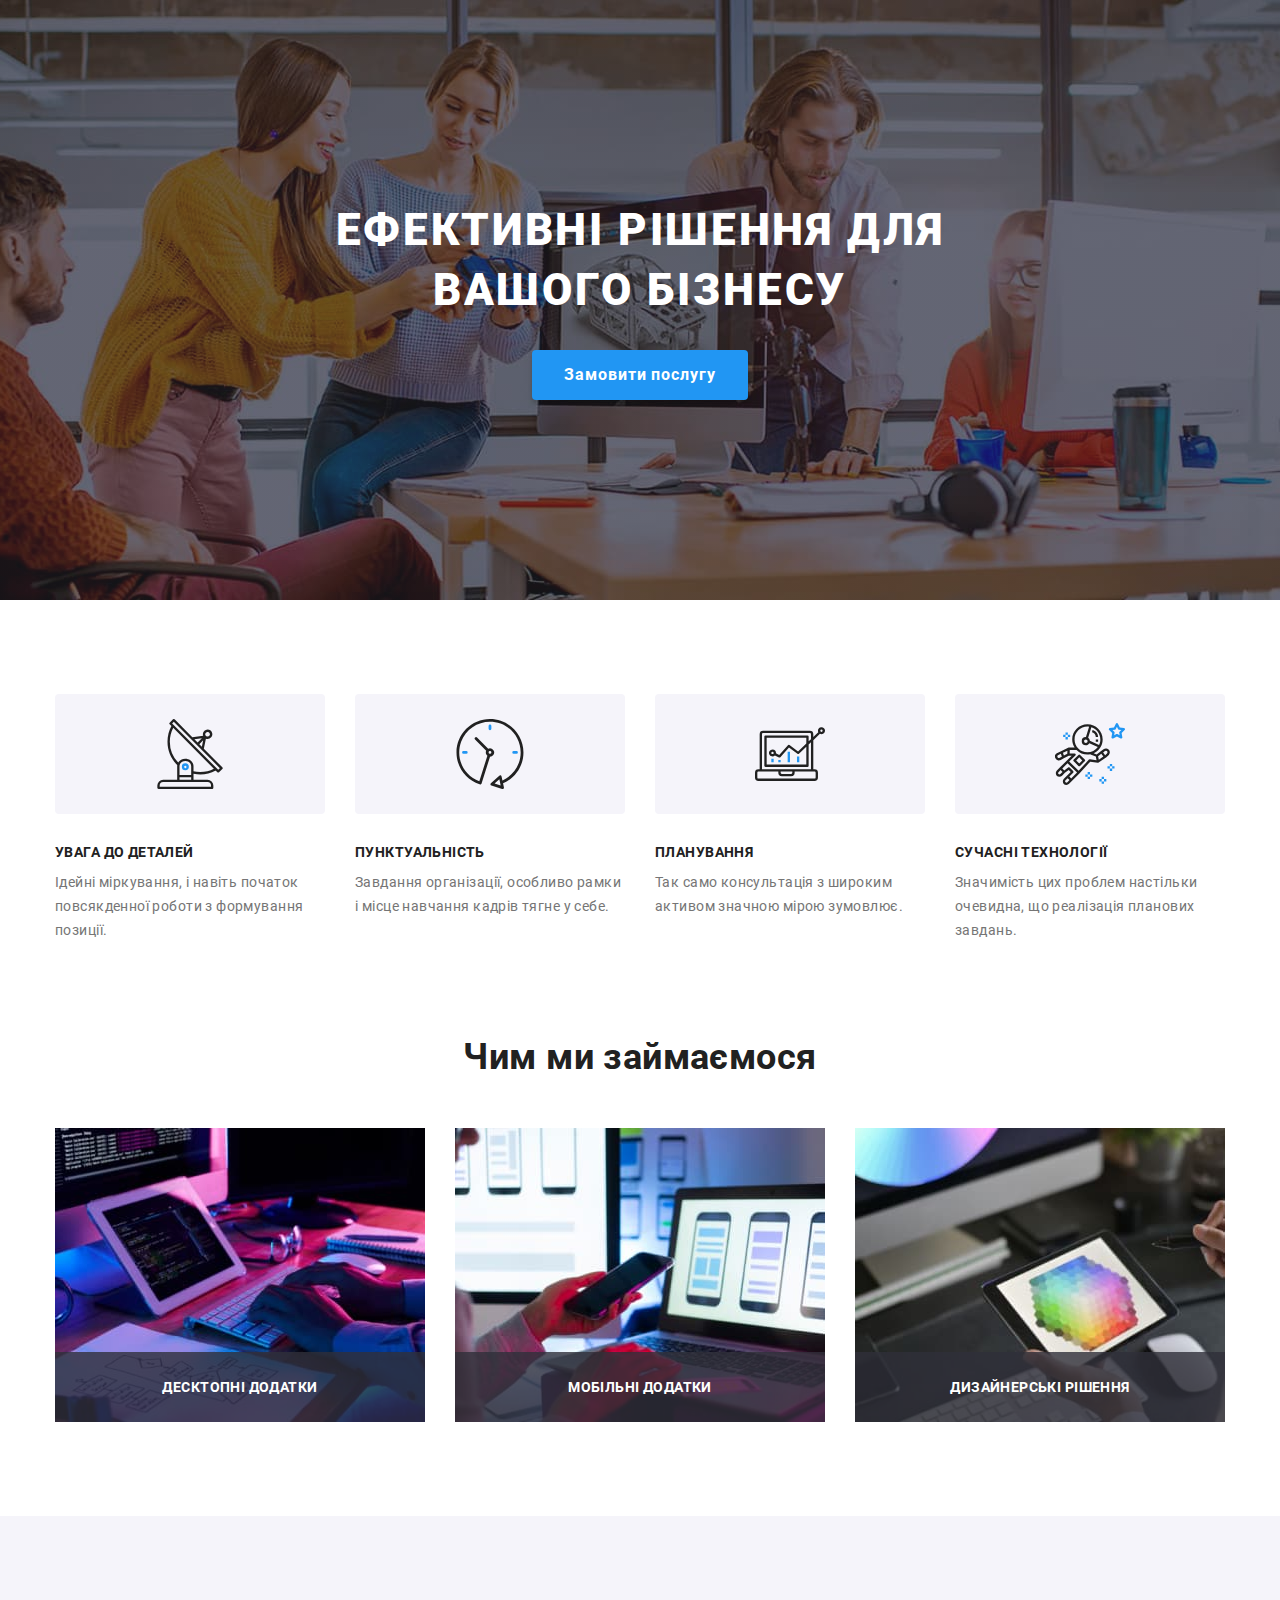
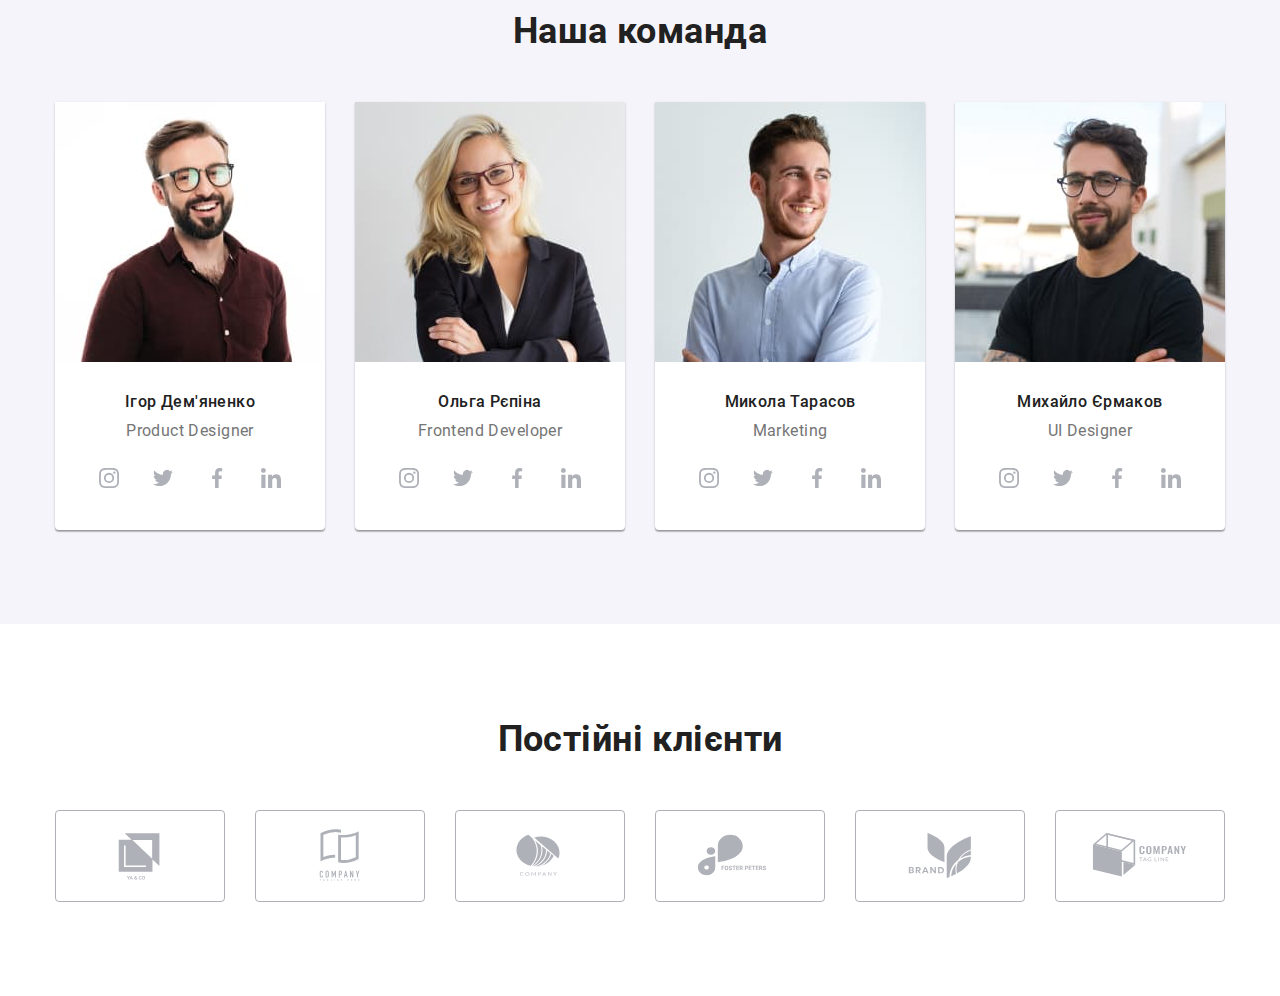
==== index.html @ fb231d45 "finishing work with pictures" ====
<!DOCTYPE html>
<html lang="uk">
  <head>
    <meta charset="UTF-8" />
    <meta http-equiv="X-UA-Compatible" content="IE=edge" />
    <meta name="viewport" content="width=device-width, initial-scale=1.0" />
    <title>Студія</title>
    <link rel="stylesheet" href="./css/main.min.css" />
  </head>
  <body>
    <!-- <header class="header">
      <div class="container header__container">
        <nav class="nav header__nav">
          <a
            href="./index.html"
            class="header__logo logo logo--dark link"
            lang="en"
            ><span class="logo__accent">Web</span>Studio</a
          >
          <button class="menu-btn">
            <svg class="menu-btn__icons" width="40" height="40">
              <use
                class="menu-btn__burger"
                href="./images/sprite.svg#burger-icon"
              ></use>
              <use
                class="menu-btn__cross"
                href="./images/sprite.svg#cross-icon"
              ></use>
            </svg>
          </button>
          <ul class="header__nav-list nav-list list">
            <li class="nav-list__item">
              <a
                href="./index.html"
                class="nav-list__link nav-list__link--current link"
                >Студія</a
              >
            </li>
            <li class="nav-list__item">
              <a href="./portfolio.html" class="nav-list__link link"
                >Портфоліо</a
              >
            </li>
            <li class="nav-list__item">
              <a href="#" class="nav-list__link link">Контакти</a>
            </li>
          </ul>
        </nav>
        <ul class="header__contacts-list contacts-list list">
          <li class="contacts-list__item">
            <a
              href="mailto:info@devstudio.com"
              class="contacts-list__link link"
              lang="en"
              ><svg class="contacts-list__icon icons" width="16" height="12">
                <use href="./images/sprite.svg#icon-envelope"></use>
              </svg>
              info@devstudio.com</a
            >
          </li>
          <li class="contacts-list__item">
            <a href="tel:+380961111111" class="contacts-list__link link"
              ><svg class="contacts-list__icon icons" width="10" height="16">
                <use href="./images/sprite.svg#icon-smartphone"></use>
              </svg>
              +38 096 111 11 11</a
            >
          </li>
        </ul>
      </div>
    </header> -->
    <main>
      <section class="hero">
        <div class="container">
          <h1 class="hero__title">Ефективні рішення для вашого бізнесу</h1>
          <button class="hero__button button" data-modal-open type="button">
            Замовити послугу
          </button>
        </div>
      </section>
      <section class="benefits section">
        <div class="container">
          <h2 class="visually-hidden">Переваги</h2>
          <ul class="advantage-list list">
            <li class="advantage-list__item">
              <div class="advantage-list__container">
                <svg class="advantage-list__icon" width="70" height="70">
                  <use href="./images/sprite.svg#icon-antenna"></use>
                </svg>
              </div>
              <h3 class="advantage-list__title">УВАГА ДО ДЕТАЛЕЙ</h3>
              <p class="advantage-list__text">
                Ідейні міркування, і навіть початок повсякденної роботи з
                формування позиції.
              </p>
            </li>
            <li class="advantage-list__item">
              <div class="advantage-list__container">
                <svg class="advantage-list__icon" width="70" height="70">
                  <use href="./images/sprite.svg#icon-clock"></use>
                </svg>
              </div>
              <h3 class="advantage-list__title">ПУНКТУАЛЬНІСТЬ</h3>
              <p class="advantage-list__text">
                Завдання організації, особливо рамки і місце навчання кадрів
                тягне у себе.
              </p>
            </li>
            <li class="advantage-list__item">
              <div class="advantage-list__container">
                <svg class="advantage-list__icon" width="70" height="70">
                  <use href="./images/sprite.svg#icon-diagram"></use>
                </svg>
              </div>
              <h3 class="advantage-list__title">ПЛАНУВАННЯ</h3>
              <p class="advantage-list__text">
                Так само консультація з широким активом значною мірою зумовлює.
              </p>
            </li>
            <li class="advantage-list__item">
              <div class="advantage-list__container">
                <svg class="advantage-list__icon" width="70" height="70">
                  <use href="./images/sprite.svg#icon-astronaut"></use>
                </svg>
              </div>
              <h3 class="advantage-list__title">СУЧАСНІ ТЕХНОЛОГІЇ</h3>
              <p class="advantage-list__text">
                Значимість цих проблем настільки очевидна, що реалізація
                планових завдань.
              </p>
            </li>
          </ul>
        </div>
      </section>
      <section class="works section">
        <div class="container">
          <h2 class="works__title section-title">Чим ми займаємося</h2>
          <ul class="works-list list">
            <li class="works-list__item">
              <img
                class="works-list__image image-block"
                srcset="
                  ./images/devimg.jpg    1x,
                  ./images/devimg@2x.jpg 2x,
                  ./images/devimg@3x.jpg 3x
                "
                src="./images/devimg.jpg"
                alt="Розробка"
                width="370"
                height="294"
              />
              <p class="works-list__text">Десктопні додатки</p>
            </li>
            <li class="works-list__item">
              <img
                class="works-list__image image-block"
                srcset="
                  ./images/desimg.jpg    1x,
                  ./images/desimg@2x.jpg 2x,
                  ./images/desimg@3x.jpg 3x
                "
                src="./images/desimg.jpg"
                alt="Дизайн"
                width="370"
                height="294"
              />
              <p class="works-list__text">Мобільні додатки</p>
            </li>
            <li class="works-list__item">
              <img
                class="works-list__image image-block"
                srcset="
                  ./images/modimg.jpg    1x,
                  ./images/modimg@2x.jpg 2x,
                  ./images/modimg@3x.jpg 3x
                "
                src="./images/modimg.jpg"
                alt="Моделювання"
                width="370"
                height="294"
              />
              <p class="works-list__text">Дизайнерські рішення</p>
            </li>
          </ul>
        </div>
      </section>
      <section class="teams section">
        <div class="container">
          <h2 class="teams__title section-title">Наша команда</h2>
          <ul class="cards list">
            <li class="cards__item">
              <picture>
                <source
                  srcset="
                    ./images/pdimg-1200.jpg    1x,
                    ./images/pdimg-1200@2x.jpg 2x,
                    ./images/pdimg-1200@3x.jpg 3x
                  "
                  media="(min-width: 1200px)"
                />
                <source
                  srcset="
                    ./images/pdimg-768.jpg    1x,
                    ./images/pdimg-768@2x.jpg 2x,
                    ./images/pdimg-768@3x.jpg 3x
                  "
                  media="(min-width: 768px)"
                />
                <source
                  srcset="
                    ./images/pdimg-480.jpg    1x,
                    ./images/pdimg-480@2x.jpg 2x,
                    ./images/pdimg-480@3x.jpg 3x
                  "
                  media="(min-width: 480px)"
                />
                <img
                  class="cards__image image-block"
                  src="./images/pdimg-480.jpg"
                  alt="Дизайнер"
                  width="450"
                />
              </picture>
              <div class="cards__container">
                <h3 class="cards__title">Ігор Дем'яненко</h3>
                <p class="cards__text" lang="en">Product Designer</p>
                <ul class="socials list">
                  <li class="socials__item">
                    <a
                      href=""
                      class="socials__link socials__link--dark"
                      aria-label="instagram"
                    >
                      <svg class="socials__icon icons" width="20" height="20">
                        <use href="./images/sprite.svg#icon-instagram"></use>
                      </svg>
                    </a>
                  </li>
                  <li class="socials__item">
                    <a
                      href=""
                      class="socials__link socials__link--dark"
                      aria-label="twitter"
                    >
                      <svg class="socials__icon icons" width="20" height="20">
                        <use href="./images/sprite.svg#icon-twitter"></use>
                      </svg>
                    </a>
                  </li>
                  <li class="socials__item">
                    <a
                      href=""
                      class="socials__link socials__link--dark"
                      aria-label="facebook"
                    >
                      <svg class="socials__icon icons" width="20" height="20">
                        <use href="./images/sprite.svg#icon-facebook"></use>
                      </svg>
                    </a>
                  </li>
                  <li class="socials__item">
                    <a
                      href=""
                      class="socials__link socials__link--dark"
                      aria-label="linkedin"
                    >
                      <svg class="socials__icon icons" width="20" height="20">
                        <use href="./images/sprite.svg#icon-linkedin"></use>
                      </svg>
                    </a>
                  </li>
                </ul>
              </div>
            </li>
            <li class="cards__item">
              <picture>
                <source
                  srcset="
                    ./images/feimg-1200.jpg    1x,
                    ./images/feimg-1200@2x.jpg 2x,
                    ./images/feimg-1200@3x.jpg 3x
                  "
                  media="(min-width: 1200px)"
                />
                <source
                  srcset="
                    ./images/feimg-768.jpg    1x,
                    ./images/feimg-768@2x.jpg 2x,
                    ./images/feimg-768@3x.jpg 3x
                  "
                  media="(min-width: 768px)"
                />
                <source
                  srcset="
                    ./images/feimg-480.jpg    1x,
                    ./images/feimg-480@2x.jpg 2x,
                    ./images/feimg-480@3x.jpg 3x
                  "
                  media="(min-width: 480px)"
                />
                <img
                  class="cards__image image-block"
                  src="./images/feimg-480.jpg"
                  alt="Фронтенд розробник"
                  width="450"
                />
              </picture>
              <div class="cards__container">
                <h3 class="cards__title">Ольга Рєпіна</h3>
                <p class="cards__text" lang="en">Frontend Developer</p>
                <ul class="socials list">
                  <li class="socials__item">
                    <a
                      href=""
                      class="socials__link socials__link--dark"
                      aria-label="instagram"
                    >
                      <svg class="socials__icon icons" width="20" height="20">
                        <use href="./images/sprite.svg#icon-instagram"></use>
                      </svg>
                    </a>
                  </li>
                  <li class="socials__item">
                    <a
                      href=""
                      class="socials__link socials__link--dark"
                      aria-label="twitter"
                    >
                      <svg class="socials__icon icons" width="20" height="20">
                        <use href="./images/sprite.svg#icon-twitter"></use>
                      </svg>
                    </a>
                  </li>
                  <li class="socials__item">
                    <a
                      href=""
                      class="socials__link socials__link--dark"
                      aria-label="facebook"
                    >
                      <svg class="socials__icon icons" width="20" height="20">
                        <use href="./images/sprite.svg#icon-facebook"></use>
                      </svg>
                    </a>
                  </li>
                  <li class="socials__item">
                    <a
                      href=""
                      class="socials__link socials__link--dark"
                      aria-label="linkedin"
                    >
                      <svg class="socials__icon icons" width="20" height="20">
                        <use href="./images/sprite.svg#icon-linkedin"></use>
                      </svg>
                    </a>
                  </li>
                </ul>
              </div>
            </li>
            <li class="cards__item">
              <picture>
                <source
                  srcset="
                    ./images/mrkimg-1200.jpg    1x,
                    ./images/mrkimg-1200@2x.jpg 2x,
                    ./images/mrkimg-1200@3x.jpg 3x
                  "
                  media="(min-width: 1200px)"
                />
                <source
                  srcset="
                    ./images/mrkimg-768.jpg    1x,
                    ./images/mrkimg-768@2x.jpg 2x,
                    ./images/mrkimg-768@3x.jpg 3x
                  "
                  media="(min-width: 768px)"
                />
                <source
                  srcset="
                    ./images/mrkimg-480.jpg    1x,
                    ./images/mrkimg-480@2x.jpg 2x,
                    ./images/mrkimg-480@3x.jpg 3x
                  "
                  media="(min-width: 480px)"
                />
                <img
                  class="cards__image image-block"
                  src="./images/mrkimg-480.jpg"
                  alt="Маркетолог"
                  width="450"
                />
              </picture>
              <div class="cards__container">
                <h3 class="cards__title">Микола Тарасов</h3>
                <p class="cards__text" lang="en">Marketing</p>
                <ul class="socials list">
                  <li class="socials__item">
                    <a
                      href=""
                      class="socials__link socials__link--dark"
                      aria-label="instagram"
                    >
                      <svg class="socials__icon icons" width="20" height="20">
                        <use href="./images/sprite.svg#icon-instagram"></use>
                      </svg>
                    </a>
                  </li>
                  <li class="socials__item">
                    <a
                      href=""
                      class="socials__link socials__link--dark"
                      aria-label="twitter"
                    >
                      <svg class="socials__icon icons" width="20" height="20">
                        <use href="./images/sprite.svg#icon-twitter"></use>
                      </svg>
                    </a>
                  </li>
                  <li class="socials__item">
                    <a
                      href=""
                      class="socials__link socials__link--dark"
                      aria-label="facebook"
                    >
                      <svg class="socials__icon icons" width="20" height="20">
                        <use href="./images/sprite.svg#icon-facebook"></use>
                      </svg>
                    </a>
                  </li>
                  <li class="socials__item">
                    <a
                      href=""
                      class="socials__link socials__link--dark"
                      aria-label="linkedin"
                    >
                      <svg class="socials__icon icons" width="20" height="20">
                        <use href="./images/sprite.svg#icon-linkedin"></use>
                      </svg>
                    </a>
                  </li>
                </ul>
              </div>
            </li>
            <li class="cards__item">
              <picture>
                <source
                  srcset="
                    ./images/udimg-1200.jpg    1x,
                    ./images/udimg-1200@2x.jpg 2x,
                    ./images/udimg-1200@3x.jpg 3x
                  "
                  media="(min-width: 1200px)"
                />
                <source
                  srcset="
                    ./images/udimg-768.jpg    1x,
                    ./images/udimg-768@2x.jpg 2x,
                    ./images/udimg-768@3x.jpg 3x
                  "
                  media="(min-width: 768px)"
                />
                <source
                  srcset="
                    ./images/udimg-480.jpg    1x,
                    ./images/udimg-480@2x.jpg 2x,
                    ./images/udimg-480@3x.jpg 3x
                  "
                  media="(min-width: 480px)"
                />
                <img
                  class="cards__image image-block"
                  src="./images/udimg-480.jpg"
                  alt="Дизайнер інтерфейсу"
                  width="450"
                />
              </picture>
              <div class="cards__container">
                <h3 class="cards__title">Михайло Єрмаков</h3>
                <p class="cards__text" lang="en">UI Designer</p>
                <ul class="socials list">
                  <li class="socials__item">
                    <a
                      href=""
                      class="socials__link socials__link--dark"
                      aria-label="instagram"
                    >
                      <svg class="socials__icon icons" width="20" height="20">
                        <use href="./images/sprite.svg#icon-instagram"></use>
                      </svg>
                    </a>
                  </li>
                  <li class="socials__item">
                    <a
                      href=""
                      class="socials__link socials__link--dark"
                      aria-label="twitter"
                    >
                      <svg class="socials__icon icons" width="20" height="20">
                        <use href="./images/sprite.svg#icon-twitter"></use>
                      </svg>
                    </a>
                  </li>
                  <li class="socials__item">
                    <a
                      href=""
                      class="socials__link socials__link--dark"
                      aria-label="facebook"
                    >
                      <svg class="socials__icon icons" width="20" height="20">
                        <use href="./images/sprite.svg#icon-facebook"></use>
                      </svg>
                    </a>
                  </li>
                  <li class="socials__item">
                    <a
                      href=""
                      class="socials__link socials__link--dark"
                      aria-label="linkedin"
                    >
                      <svg class="socials__icon icons" width="20" height="20">
                        <use href="./images/sprite.svg#icon-linkedin"></use>
                      </svg>
                    </a>
                  </li>
                </ul>
              </div>
            </li>
          </ul>
        </div>
      </section>
      <section class="clients section">
        <div class="container">
          <h2 class="clients__title section-title">Постійні клієнти</h2>
          <ul class="clients-list list">
            <li class="clients-list__item">
              <a href="" class="clients-list__link">
                <svg class="clients-list__icon icons" width="106" height="60">
                  <use href="./images/sprite.svg#icon-logo-ya"></use>
                </svg>
              </a>
            </li>
            <li class="clients-list__item">
              <a href="" class="clients-list__link link">
                <svg class="clients-list__icon icons" width="106" height="60">
                  <use href="./images/sprite.svg#icon-logo-here"></use>
                </svg>
              </a>
            </li>
            <li class="clients-list__item">
              <a href="" class="clients-list__link link">
                <svg class="clients-list__icon icons" width="106" height="60">
                  <use href="./images/sprite.svg#icon-logo-company"></use>
                </svg>
              </a>
            </li>
            <li class="clients-list__item">
              <a href="" class="clients-list__link link">
                <svg class="clients-list__icon icons" width="106" height="60">
                  <use href="./images/sprite.svg#icon-logo-fooster"></use>
                </svg>
              </a>
            </li>
            <li class="clients-list__item">
              <a href="" class="clients-list__link link">
                <svg class="clients-list__icon icons" width="106" height="60">
                  <use href="./images/sprite.svg#icon-logo-brand"></use>
                </svg>
              </a>
            </li>
            <li class="clients-list__item">
              <a href="" class="clients-list__link link">
                <svg class="clients-list__icon icons" width="106" height="60">
                  <use href="./images/sprite.svg#icon-logo-tagline"></use>
                </svg>
              </a>
            </li>
          </ul>
        </div>
      </section>
    </main>
    <!-- <footer class="footer">
      <div class="footer__container container">
        <div class="address-container">
          <a
            href="./index.html"
            class="footer__logo logo logo--light link"
            lang="en"
            ><span class="logo__accent">Web</span>Studio</a
          >
          <address class="address">
            <ul class="address-list list">
              <li class="address-list__item">
                <a
                  href="https://goo.gl/maps/PDugxQ5YmVDt4aWX9"
                  class="address-list__link address-list__link--light footer-links address link"
                  target="_blank"
                  rel="noreferrer noopener nofollow"
                  >м. Київ, пр-т Лесі Українки, 26</a
                >
              </li>
              <li class="address-list__item">
                <a
                  href="mailto:info@devstudio.com"
                  class="address-list__link footer-links link"
                  lang="en"
                  >info@devstudio.com</a
                >
              </li>
              <li class="address-list__item">
                <a
                  href="tel:+380961111111"
                  class="address-list__link footer-links link"
                  >+38 096 111 11 11</a
                >
              </li>
            </ul>
          </address>
        </div>
        <div class="footer__socials-container socials-container">
          <p class="socials-container__text">приєднуйтесь</p>
          <ul class="socials list">
            <li class="socials__item">
              <a
                href=""
                class="socials__link socials__link--light link"
                aria-label="instagram"
              >
                <svg class="socials__icon icons" width="20" height="20">
                  <use href="./images/sprite.svg#icon-instagram"></use>
                </svg>
              </a>
            </li>
            <li class="socials__item">
              <a
                href=""
                class="socials__link socials__link--light link"
                aria-label="twitter"
              >
                <svg class="socials__icon icons" width="20" height="20">
                  <use href="./images/sprite.svg#icon-twitter"></use>
                </svg>
              </a>
            </li>
            <li class="socials__item">
              <a
                href=""
                class="socials__link socials__link--light link"
                aria-label="facebook"
              >
                <svg class="socials__icon icons" width="20" height="20">
                  <use href="./images/sprite.svg#icon-facebook"></use>
                </svg>
              </a>
            </li>
            <li class="socials__item">
              <a
                href=""
                class="socials__link socials__link--light link"
                aria-label="linkedin"
              >
                <svg class="socials__icon icons" width="20" height="20">
                  <use href="./images/sprite.svg#icon-linkedin"></use>
                </svg>
              </a>
            </li>
          </ul>
        </div>
        <form class="footer-form" name="signup-form" autocomplete="off">
          <label class="footer-form__label">
            <span class="footer-form__text">Підпишіться на розсилку</span>
            <input
              class="footer-form__input"
              type="email"
              name="email"
              placeholder="E-mail"
            />
          </label>
          <button class="footer-form__button button" type="submit">
            Підписатися
            <svg class="footer-form__icon icons" width="24" height="24">
              <use href="./images/sprite.svg#icon-send"></use>
            </svg>
          </button>
        </form>
      </div>
    </footer> -->
    <div class="backdrop is-hidden" data-modal>
      <div class="modal">
        <button class="close-btn" data-modal-close type="button">
          <svg class="close-btn__icon" width="18" height="18">
            <use href="./images/sprite.svg#icon-close"></use>
          </svg>
        </button>
        <p class="modal__text">Залиште свої дані, ми вам передзвонимо</p>
        <form class="form" name="data-form" autocomplete="off">
          <label class="form__label">
            <span class="form__text">Ім'я</span>
            <span class="form__container">
              <input
                class="form__input"
                type="text"
                name="user-name"
                required
              />
              <svg class="form__icon" width="18" height="18">
                <use href="./images/sprite.svg#icon-person"></use>
              </svg>
            </span>
          </label>
          <label class="form__label">
            <span class="form__text">Телефон</span>
            <span class="form__container">
              <input class="form__input" type="tel" name="tel" />
              <svg class="form__icon" width="18" height="18">
                <use href="./images/sprite.svg#icon-phone"></use>
              </svg>
            </span>
          </label>
          <label class="form__label">
            <span class="form__text">Пошта</span>
            <span class="form__container">
              <input class="form__input" type="email" name="email" required />
              <svg class="form__icon" width="18" height="18">
                <use href="./images/sprite.svg#icon-email"></use>
              </svg>
            </span>
          </label>
          <label class="form__label">
            <span class="form__text">Коментар</span>
            <textarea
              class="form__textarea"
              name="feedback"
              placeholder="Введіть текст"
            ></textarea>
          </label>
          <label class="form__checkbox-label checkbox-label">
            <input
              class="checkbox-label__input"
              type="checkbox"
              name="policy"
              value="policy-agreement"
              required
            />
            <svg class="checkbox-label__icon" width="16" height="15">
              <use href="./images/sprite.svg#icon-check"></use>
            </svg>
            <span class="checkbox-label__text"
              >Погоджуюся з розсилкою та приймаю
              <a href="#" class="checkbox-label__link link"
                >Умови договору</a
              ></span
            >
          </label>
          <button class="form__button button" type="submit">Відправити</button>
        </form>
      </div>
    </div>
    <script src="./js/menu.js"></script>
    <script src="./js/modal.js"></script>
  </body>
</html>
---- css/main.min.css ----
@font-face{font-family:"Raleway";font-style:normal;font-weight:400;src:url("../fonts/raleway-v28-latin_cyrillic-ext_cyrillic-regular.eot");src:local(""),url("../fonts/raleway-v28-latin_cyrillic-ext_cyrillic-regular.eot?#iefix") format("embedded-opentype"),url("../fonts/raleway-v28-latin_cyrillic-ext_cyrillic-regular.woff2") format("woff2"),url("../fonts/raleway-v28-latin_cyrillic-ext_cyrillic-regular.woff") format("woff"),url("../fonts/raleway-v28-latin_cyrillic-ext_cyrillic-regular.ttf") format("truetype"),url("../fonts/raleway-v28-latin_cyrillic-ext_cyrillic-regular.svg#Raleway") format("svg")}@font-face{font-family:"Raleway";font-style:normal;font-weight:700;src:url("../fonts/raleway-v28-latin_cyrillic-ext_cyrillic-700.eot");src:local(""),url("../fonts/raleway-v28-latin_cyrillic-ext_cyrillic-700.eot?#iefix") format("embedded-opentype"),url("../fonts/raleway-v28-latin_cyrillic-ext_cyrillic-700.woff2") format("woff2"),url("../fonts/raleway-v28-latin_cyrillic-ext_cyrillic-700.woff") format("woff"),url("../fonts/raleway-v28-latin_cyrillic-ext_cyrillic-700.ttf") format("truetype"),url("../fonts/raleway-v28-latin_cyrillic-ext_cyrillic-700.svg#Raleway") format("svg")}@font-face{font-family:"Roboto";font-style:normal;font-weight:400;src:url("../fonts/roboto-v30-latin_cyrillic-regular.eot");src:local(""),url("../fonts/roboto-v30-latin_cyrillic-regular.eot?#iefix") format("embedded-opentype"),url("../fonts/roboto-v30-latin_cyrillic-regular.woff2") format("woff2"),url("../fonts/roboto-v30-latin_cyrillic-regular.woff") format("woff"),url("../fonts/roboto-v30-latin_cyrillic-regular.ttf") format("truetype"),url("../fonts/roboto-v30-latin_cyrillic-regular.svg#Roboto") format("svg")}@font-face{font-family:"Roboto";font-style:normal;font-weight:500;src:url("../fonts/roboto-v30-latin_cyrillic-500.eot");src:local(""),url("../fonts/roboto-v30-latin_cyrillic-500.eot?#iefix") format("embedded-opentype"),url("../fonts/roboto-v30-latin_cyrillic-500.woff2") format("woff2"),url("../fonts/roboto-v30-latin_cyrillic-500.woff") format("woff"),url("../fonts/roboto-v30-latin_cyrillic-500.ttf") format("truetype"),url("../fonts/roboto-v30-latin_cyrillic-500.svg#Roboto") format("svg")}@font-face{font-family:"Roboto";font-style:normal;font-weight:700;src:url("../fonts/roboto-v30-latin_cyrillic-700.eot");src:local(""),url("../fonts/roboto-v30-latin_cyrillic-700.eot?#iefix") format("embedded-opentype"),url("../fonts/roboto-v30-latin_cyrillic-700.woff2") format("woff2"),url("../fonts/roboto-v30-latin_cyrillic-700.woff") format("woff"),url("../fonts/roboto-v30-latin_cyrillic-700.ttf") format("truetype"),url("../fonts/roboto-v30-latin_cyrillic-700.svg#Roboto") format("svg")}@font-face{font-family:"Roboto";font-style:normal;font-weight:900;src:url("../fonts/roboto-v30-latin_cyrillic-900.eot");src:local(""),url("../fonts/roboto-v30-latin_cyrillic-900.eot?#iefix") format("embedded-opentype"),url("../fonts/roboto-v30-latin_cyrillic-900.woff2") format("woff2"),url("../fonts/roboto-v30-latin_cyrillic-900.woff") format("woff"),url("../fonts/roboto-v30-latin_cyrillic-900.ttf") format("truetype"),url("../fonts/roboto-v30-latin_cyrillic-900.svg#Roboto") format("svg")}/*! modern-normalize v1.1.0 | MIT License | https://github.com/sindresorhus/modern-normalize */*,::after,::before{box-sizing:border-box}html{-moz-tab-size:4;-o-tab-size:4;tab-size:4}html{line-height:1.15;-webkit-text-size-adjust:100%}body{margin:0}body{font-family:system-ui,-apple-system,"Segoe UI",Roboto,Helvetica,Arial,sans-serif,"Apple Color Emoji","Segoe UI Emoji"}hr{height:0;color:inherit}abbr[title]{-webkit-text-decoration:underline dotted;text-decoration:underline dotted}b,strong{font-weight:bolder}code,kbd,pre,samp{font-family:ui-monospace,SFMono-Regular,Consolas,"Liberation Mono",Menlo,monospace;font-size:1em}small{font-size:80%}sub,sup{font-size:75%;line-height:0;position:relative;vertical-align:baseline}sub{bottom:-0.25em}sup{top:-0.5em}table{text-indent:0;border-color:inherit}button,input,optgroup,select,textarea{font-family:inherit;font-size:100%;line-height:1.15;margin:0}button,select{text-transform:none}[type=button],[type=reset],[type=submit],button{-webkit-appearance:button}::-moz-focus-inner{border-style:none;padding:0}:-moz-focusring{outline:1px dotted ButtonText}:-moz-ui-invalid{box-shadow:none}legend{padding:0}progress{vertical-align:baseline}::-webkit-inner-spin-button,::-webkit-outer-spin-button{height:auto}[type=search]{-webkit-appearance:textfield;outline-offset:-2px}::-webkit-search-decoration{-webkit-appearance:none}::-webkit-file-upload-button{-webkit-appearance:button;font:inherit}summary{display:list-item}.hero__title,.hero,.form__button,.container{margin-left:auto;margin-right:auto}.footer-form__button,.clients-list__link,.advantage-list__container,.form__checkbox-label,.socials__link,.close-btn{display:flex;justify-content:center;align-items:center}.visually-hidden{position:absolute;white-space:nowrap;width:1px;height:1px;overflow:hidden;border:0;padding:0;clip:rect(0 0 0 0);-webkit-clip-path:inset(50%);clip-path:inset(50%);margin:-1px}p,h1,h2,h3,h4,h5,h6{margin:0}ul{margin:0;padding-left:0}.image-block{display:block;max-width:100%;height:auto}.list{list-style:none}.link{text-decoration:none}.address{font-style:normal}body{font-family:"Roboto",sans-serif;font-size:14px;letter-spacing:.03em;color:#757575;background-color:#fff}body.modal-open{overflow:hidden}.container{width:100%;padding-left:15px;padding-right:15px}@media screen and (min-width: 480px){.container{width:480px}}@media screen and (min-width: 768px){.container{width:768px}}@media screen and (min-width: 1200px){.container{width:1200px}}.section{padding:60px 0}@media screen and (min-width: 1200px){.section{padding:94px 0}}.icons{fill:currentColor}.section-title{margin-bottom:30px;font-size:28px;line-height:1.1785714286;text-align:center;color:#212121}@media screen and (min-width: 1200px){.section-title{margin-bottom:50px;font-size:36px;line-height:1.1666666667}}.logo{font-family:"Raleway",sans-serif;font-weight:700;font-size:26px;line-height:1.1923076923;letter-spacing:.03em}.logo--dark{color:#000}.logo--light{color:#fff}.logo__accent{color:#2196f3}.button{min-width:200px;height:50px;padding:0;border:none;border-radius:4px;font-family:inherit;font-weight:700;font-size:16px;line-height:1.875;letter-spacing:.06em;background-color:#2196f3;color:#fff;cursor:pointer}.close-btn{position:absolute;top:8px;right:8px;width:30px;height:30px;padding:0;border:1px solid rgba(0,0,0,.1);border-radius:50%;background-color:rgba(0,0,0,0);cursor:pointer;transition:fill 250ms cubic-bezier(0.4, 0, 0.2, 1)}.close-btn:hover,.close-btn:focus{fill:#2196f3}.socials{display:flex;justify-content:center;gap:10px}.socials__item{width:44px;height:44px}.socials__link{transition:background-color 250ms cubic-bezier(0.4, 0, 0.2, 1);width:100%;height:100%;border-radius:50%}.socials__link:hover,.socials__link:focus{background-color:#2196f3}.socials__icon{transition:fill 250ms cubic-bezier(0.4, 0, 0.2, 1)}.socials__link:hover .socials__icon,.socials__link:focus .socials__icon{fill:#fff}.socials__link--dark{color:#afb1b8}.socials__link--light{color:#fff;background-color:rgba(255,255,255,.1)}.socials__link--light:hover,.socials__link--light:focus{background-color:#2196f3}.backdrop{position:fixed;top:0;left:0;width:100vw;height:100vh;transform:scaleX(1);opacity:1;transition:opacity 250ms cubic-bezier(0.4, 0, 0.2, 1),transform 250ms cubic-bezier(0.4, 0, 0.2, 1),visibility 250ms cubic-bezier(0.4, 0, 0.2, 1);background-color:rgba(0,0,0,.2);overflow-y:scroll}.is-hidden{visibility:hidden;transform:scaleX(0);opacity:0;pointer-events:none}.modal{padding:40px;position:absolute;top:50%;left:50%;width:100%;transform:translate(-50%, -50%);transition:transform 250ms cubic-bezier(0.4, 0, 0.2, 1);background-color:#fff;box-shadow:0px 1px 3px rgba(0,0,0,.12),0px 1px 1px rgba(0,0,0,.14),0px 2px 1px rgba(0,0,0,.2);border-radius:4px}@media screen and (max-width: 354px){.modal{padding:40px 20px}}@media screen and (min-width: 480px){.modal{width:450px;height:609px}}@media screen and (min-width: 1200px){.modal{width:528px;height:581px}}.backdrop.is-hidden .modal{transform:translate(-50%, 100%)}.modal__text{margin-bottom:12px;font-weight:700;font-size:20px;line-height:1.5;text-align:center;color:#212121}@media screen and (min-width: 1200px){.modal__text{font-weight:700;font-size:20px;line-height:1.15}}.form__label{display:block}.form__label:nth-child(-n+3){margin-bottom:10px}.form__label:nth-child(4){margin-bottom:17px}.form__container{display:block;position:relative}.form__text{display:block;margin-bottom:4px;font-size:12px;line-height:1.1666666667;letter-spacing:.01em}.form__input,.form__textarea{display:block;outline:none;color:#212121}.form__input{width:100%;padding:11px 12px;padding-left:42px;border:1px solid rgba(33,33,33,.2);border-radius:4px;transition:border-color 250ms cubic-bezier(0.4, 0, 0.2, 1)}.form__label:focus-within .form__input:nth-child(-n+3){border-color:#2196f3}.form__icon{position:absolute;top:50%;left:12px;transform:translateY(-50%);fill:#212121;transition:fill 250ms cubic-bezier(0.4, 0, 0.2, 1)}.form__label:focus-within .form__icon{fill:#2196f3}.form__textarea{resize:none;width:100%;min-height:120px;padding:12px 16px;border:1px solid rgba(33,33,33,.2);border-radius:4px;transition:border-color 250ms cubic-bezier(0.4, 0, 0.2, 1)}.form__label:focus-within .form__textarea{border-color:#2196f3}.form__textarea::-moz-placeholder{font-size:14px;line-height:1.1428571429;letter-spacing:.01em;font-size:12px;line-height:1.1666666667;letter-spacing:.01em;color:rgba(117,117,117,.5)}.form__textarea:-ms-input-placeholder{font-size:14px;line-height:1.1428571429;letter-spacing:.01em;font-size:12px;line-height:1.1666666667;letter-spacing:.01em;color:rgba(117,117,117,.5)}.form__textarea::placeholder{font-size:14px;line-height:1.1428571429;letter-spacing:.01em;font-size:12px;line-height:1.1666666667;letter-spacing:.01em;color:rgba(117,117,117,.5)}@media screen and (min-width: 1200px){.form__textarea::-moz-placeholder{font-size:12px;line-height:1.1666666667;letter-spacing:.01em}.form__textarea:-ms-input-placeholder{font-size:12px;line-height:1.1666666667;letter-spacing:.01em}.form__textarea::placeholder{font-size:12px;line-height:1.1666666667;letter-spacing:.01em}}.form__checkbox-label{gap:8.38px;margin-bottom:30px}.checkbox-label__text{margin-bottom:0;font-size:12px;line-height:1.1666666667;letter-spacing:.03em}@media screen and (min-width: 1200px){.checkbox-label__text{font-size:14px;line-height:1.7142857143;letter-spacing:.03em}}.checkbox-label__input{position:absolute;white-space:nowrap;width:1px;height:1px;overflow:hidden;border:0;padding:0;clip:rect(0 0 0 0);-webkit-clip-path:inset(50%);clip-path:inset(50%);margin:-1px}.checkbox-label__icon{border:2px solid #212121;border-radius:2px;fill:rgba(0,0,0,0);transition:fill 250ms cubic-bezier(0.4, 0, 0.2, 1),border-color 250ms cubic-bezier(0.4, 0, 0.2, 1),background-color 250ms cubic-bezier(0.4, 0, 0.2, 1)}.checkbox-label__input:checked+.checkbox-label__icon{fill:#fff;border-color:rgba(0,0,0,0);background-color:#2196f3}.checkbox-label__input:focus+.checkbox-label__icon{outline:1px solid #2196f3}.checkbox-label__link{color:#2196f3;text-decoration:underline;text-underline-offset:3px}.form__button{display:block;min-width:200px;height:50px;box-shadow:0px 4px 4px rgba(0,0,0,.15);transition:background-color 250ms cubic-bezier(0.4, 0, 0.2, 1),box-shadow 250ms cubic-bezier(0.4, 0, 0.2, 1)}.form__button:hover,.form__button:focus{background-color:#188ce8;box-shadow:0px 4px 4px rgba(0,0,0,.15);box-shadow:none}.header{border-bottom:1px solid #ececec}.header__container{display:flex;align-items:center}.header__nav{display:flex;align-items:center}.header__logo{padding-top:24px;padding-bottom:25px}.header__nav-list{display:flex;align-items:center;margin-left:93px;gap:50px}@media screen and (max-width: 767px){.header__nav-list{display:none}}.nav-list__link{display:block;padding:32px 0;font-weight:500;font-size:14px;line-height:1.1428571429;letter-spacing:.02em;transition:color 250ms cubic-bezier(0.4, 0, 0.2, 1);position:relative;color:#212121}.nav-list__link:hover,.nav-list__link:focus{color:#2196f3}.nav-list__link::after{content:"";position:absolute;left:0;transform:scaleX(0);bottom:-1px;width:100%;height:4px;border-radius:2px;background-color:#2196f3;transition:transform 250ms cubic-bezier(0.4, 0, 0.2, 1)}.nav-list__link:hover::after,.nav-list__link:focus::after{transform:scaleX(1)}.nav-list__link--current{color:#2196f3}.nav-list__link--current::after{content:"";position:absolute;left:0;bottom:-1px;transform:scaleX(1);width:100%;height:4px;border-radius:2px;background-color:#2196f3}.header__contacts-list{display:flex;margin-left:auto;align-items:center;gap:30px}@media screen and (max-width: 767px){.header__contacts-list{display:none}}.contacts-list__link{display:flex;align-items:center;color:currentColor;transition:color 250ms cubic-bezier(0.4, 0, 0.2, 1)}.contacts-list__link:hover,.contacts-list__link:focus{color:#2196f3}.contacts-list__link:hover .contacts-list__icon,.contacts-list__link:focus .contacts-list__icon{fill:currentColor}.contacts-list__icon{margin-right:10px}.hero{max-width:1600px;padding:118px 0;background-image:linear-gradient(rgba(47, 48, 58, 0.4), rgba(47, 48, 58, 0.4)),url(../../images/img-hero-480.jpg);background-position:center;background-repeat:no-repeat;background-size:cover;background-color:#2f303a;text-align:center}@media screen and (min-device-pixel-ratio: 2),(-webkit-min-device-pixel-ratio: 2),(min-resolution: 192dpi),(min-resolution: 2dppx){.hero{background-image:linear-gradient(rgba(47, 48, 58, 0.4), rgba(47, 48, 58, 0.4)),url(../../images/img-hero-480@2x.jpg)}}@media screen and (min-device-pixel-ratio: 3),(-webkit-min-device-pixel-ratio: 3),(min-resolution: 288dpi),(min-resolution: 3dppx){.hero{background-image:linear-gradient(rgba(47, 48, 58, 0.4), rgba(47, 48, 58, 0.4)),url(../../images/img-hero-480@3x.jpg)}}@media screen and (min-width: 768px){.hero{background-image:linear-gradient(rgba(47, 48, 58, 0.4), rgba(47, 48, 58, 0.4)),url(../../images/img-hero-768.jpg)}}@media screen and (min-width: 768px)and (min-device-pixel-ratio: 2),screen and (min-width: 768px)and (-webkit-min-device-pixel-ratio: 2),screen and (min-width: 768px)and (min-resolution: 192dpi),screen and (min-width: 768px)and (min-resolution: 2dppx){.hero{background-image:linear-gradient(rgba(47, 48, 58, 0.4), rgba(47, 48, 58, 0.4)),url(../../images/img-hero-768@2x.jpg)}}@media screen and (min-width: 768px)and (min-device-pixel-ratio: 3),screen and (min-width: 768px)and (-webkit-min-device-pixel-ratio: 3),screen and (min-width: 768px)and (min-resolution: 288dpi),screen and (min-width: 768px)and (min-resolution: 3dppx){.hero{background-image:linear-gradient(rgba(47, 48, 58, 0.4), rgba(47, 48, 58, 0.4)),url(../../images/img-hero-768@3x.jpg)}}@media screen and (min-width: 1200px){.hero{padding:200px 0;background-image:linear-gradient(rgba(47, 48, 58, 0.4), rgba(47, 48, 58, 0.4)),url(../../images/img-hero-1200.jpg)}}@media screen and (min-width: 1200px)and (min-device-pixel-ratio: 2),screen and (min-width: 1200px)and (-webkit-min-device-pixel-ratio: 2),screen and (min-width: 1200px)and (min-resolution: 192dpi),screen and (min-width: 1200px)and (min-resolution: 2dppx){.hero{background-image:linear-gradient(rgba(47, 48, 58, 0.4), rgba(47, 48, 58, 0.4)),url(../../images/img-hero-1200@2x.jpg)}}@media screen and (min-width: 1200px)and (min-device-pixel-ratio: 3),screen and (min-width: 1200px)and (-webkit-min-device-pixel-ratio: 3),screen and (min-width: 1200px)and (min-resolution: 288dpi),screen and (min-width: 1200px)and (min-resolution: 3dppx){.hero{background-image:linear-gradient(rgba(47, 48, 58, 0.4), rgba(47, 48, 58, 0.4)),url(../../images/img-hero-1200@3x.jpg)}}.hero__title{max-width:360px;margin-bottom:30px;font-weight:900;font-size:26px;line-height:1.6153846154;letter-spacing:.06em;text-transform:uppercase;color:#fff}@media screen and (min-width: 1200px){.hero__title{max-width:696px;font-weight:900;font-size:44px;line-height:1.3636363636;letter-spacing:.06em}}.hero__button{box-shadow:0px 4px 4px rgba(0,0,0,.15);transition:background-color 250ms cubic-bezier(0.4, 0, 0.2, 1)}@media screen and (min-width: 1200px){.hero__button{min-width:216px}}.hero__button:hover,.hero__button:focus{background-color:#188ce8}.advantage-list{display:flex;flex-wrap:wrap;gap:30px}.advantage-list__item{width:100%}@media screen and (min-width: 768px){.advantage-list__item{width:calc((100% - 30px)/2)}}@media screen and (min-width: 1200px){.advantage-list__item{width:calc((100% - 90px)/4)}}.advantage-list__container{width:100%;height:120px;margin-bottom:30px;background-color:#f5f4fa;border-radius:4px}.advantage-list__title{margin-bottom:10px;font-size:14px;line-height:1.1428571429;color:#212121}@media screen and (max-width: 767px){.advantage-list__title{text-align:center}}.advantage-list__text{line-height:1.7142857143}.works{padding-top:0}@media screen and (max-width: 1199px){.works{position:absolute;white-space:nowrap;width:1px;height:1px;overflow:hidden;border:0;padding:0;clip:rect(0 0 0 0);-webkit-clip-path:inset(50%);clip-path:inset(50%);margin:-1px}}.works-list{display:flex;gap:30px}.works-list__item{position:relative;width:calc((100% - 60px)/3)}.works-list__text{position:absolute;width:100%;bottom:0;padding:27px 0;text-align:center;font-weight:700;font-size:14px;line-height:1.1428571429;text-transform:uppercase;color:#fff;background-color:rgba(47,48,58,.8)}.teams{background-color:#f5f4fa}.cards{display:flex;flex-wrap:wrap;gap:30px}.cards__item{width:100%;background-color:#fff;box-shadow:0px 1px 3px rgba(0,0,0,.12),0px 1px 1px rgba(0,0,0,.14),0px 2px 1px rgba(0,0,0,.2);border-radius:0px 0px 4px 4px}@media screen and (min-width: 768px){.cards__item{width:calc((100% - 30px)/2)}}@media screen and (min-width: 1200px){.cards__item{width:calc((100% - 90px)/4)}}.cards__container{padding:30px 0;text-align:center}.cards__title{margin-bottom:10px;font-weight:500;font-size:16px;line-height:1.1875;color:#212121}.cards__text{margin-bottom:16px;font-size:16px;line-height:1.1875}.clients-list{display:flex;justify-content:center;flex-wrap:wrap;gap:30px}.clients-list__item{width:calc((100% - 30px)/2);height:92px}@media screen and (min-width: 768px){.clients-list__item{width:calc((100% - 60px)/3)}}@media screen and (min-width: 1200px){.clients-list__item{width:calc((100% - 150px)/6)}}.clients-list__link{width:100%;height:100%;border:1px solid #afb1b8;border-radius:4px;color:#afb1b8;transition:border-color 250ms cubic-bezier(0.4, 0, 0.2, 1)}.clients-list__link:hover,.clients-list__link:focus{border-color:#2196f3}.clients-list__link:hover .clients-list__icon,.clients-list__link:focus .clients-list__icon{fill:#2196f3}.clients-list__icon{transition:fill 250ms cubic-bezier(0.4, 0, 0.2, 1)}.filter{display:flex;flex-wrap:wrap;-moz-column-gap:8px;column-gap:8px;margin-bottom:40px}@media screen and (max-width: 767px){.filter{row-gap:15px;max-width:326px}}@media screen and (min-width: 768px){.filter{margin-bottom:30px;justify-content:center}}@media screen and (min-width: 1200px){.filter{margin-bottom:50px}}.filter__button{padding:6px 22px;font-weight:500;font-size:16px;line-height:1.625;letter-spacing:.03em;background-color:#f5f4fa;color:#212121;border:none;border-radius:4px;font-family:inherit;cursor:pointer;transition:background-color 250ms cubic-bezier(0.4, 0, 0.2, 1),color 250ms cubic-bezier(0.4, 0, 0.2, 1),box-shadow 250ms cubic-bezier(0.4, 0, 0.2, 1)}.filter__item:first-child .filter__button{padding:6px 24.8px}.filter__button:hover,.filter__button:focus{background-color:#2196f3;color:#fff;box-shadow:0px 3px 1px rgba(0,0,0,.1),0px 1px 2px rgba(0,0,0,.08),0px 2px 2px rgba(0,0,0,.12)}.products{display:flex;flex-wrap:wrap;align-items:stretch;gap:30px}.products__item{width:100%;border:1px solid #eee}@media screen and (min-width: 768px){.products__item{width:calc((100% - 30px)/2)}}@media screen and (min-width: 1200px){.products__item{width:calc((100% - 60px)/3)}}.products__link{display:block;height:100%;transition:box-shadow 250ms cubic-bezier(0.4, 0, 0.2, 1)}.products__link:hover,.products__link:focus{box-shadow:0px 1px 1px rgba(0,0,0,.12),0px 4px 4px rgba(0,0,0,.06),1px 4px 6px rgba(0,0,0,.16)}.products__link:hover .thumb__text,.products__link:focus .thumb__text{transform:translateY(0)}.products__thumb{position:relative;overflow:hidden}.thumb__text{position:absolute;top:0;left:0;width:100%;height:100%;display:flex;align-items:center;padding:0 24px;transform:translateY(100%);transition:transform 250ms cubic-bezier(0.4, 0, 0.2, 1);font-size:18px;line-height:1.5555555556;color:#fff;background-color:rgba(33,150,243,.9)}@media screen and (max-width: 330px){.thumb__text{font-size:16px;line-height:1.625}}.products__container{padding:20px 24px;background-color:#fff}.products__title{margin-bottom:4px;font-size:18px;line-height:2;letter-spacing:.06em;color:#212121}.products__text{font-size:16px;line-height:1.875;color:#757575}.footer{padding:60px 0;background-color:#2f303a}.footer__container{display:flex;align-items:baseline}.footer__logo{display:block;margin-bottom:20px}.address-list__item:not(:last-child){margin-bottom:9px}.address-list__link{transition:color 250ms cubic-bezier(0.4, 0, 0.2, 1);line-height:1.7142857143;color:rgba(255,255,255,.6)}.address-list__link:hover,.address-list__link:focus{color:#2196f3}.address-list__link--light{color:#fff}.footer__socials-container{margin-left:70px}.socials-container__text{margin-bottom:20px;font-weight:700;font-size:14px;line-height:1.1428571429;text-transform:uppercase;color:#fff}.footer-form{display:flex;gap:12px;margin-left:auto}.footer-form__text{display:block;margin-bottom:20px;font-weight:700;font-size:14px;line-height:1.1428571429;text-transform:uppercase;color:#fff}.footer-form__input{width:358px;padding:16px 16px;border:1px solid rgba(255,255,255,.3);filter:drop-shadow(0px 4px 4px rgba(0, 0, 0, 0.15));border-radius:4px;color:#fff;background-color:rgba(0,0,0,0)}.footer-form__input::-moz-placeholder{font-size:16px;line-height:1.25;color:rgba(255,255,255,.6);background-color:rgba(0,0,0,0)}.footer-form__input:-ms-input-placeholder{font-size:16px;line-height:1.25;color:rgba(255,255,255,.6);background-color:rgba(0,0,0,0)}.footer-form__input::placeholder{font-size:16px;line-height:1.25;color:rgba(255,255,255,.6);background-color:rgba(0,0,0,0)}.footer-form__button{align-self:flex-end;gap:10px;min-width:200px;height:50px;box-shadow:0px 4px 4px rgba(0,0,0,.15)}/*# sourceMappingURL=main.min.css.map */
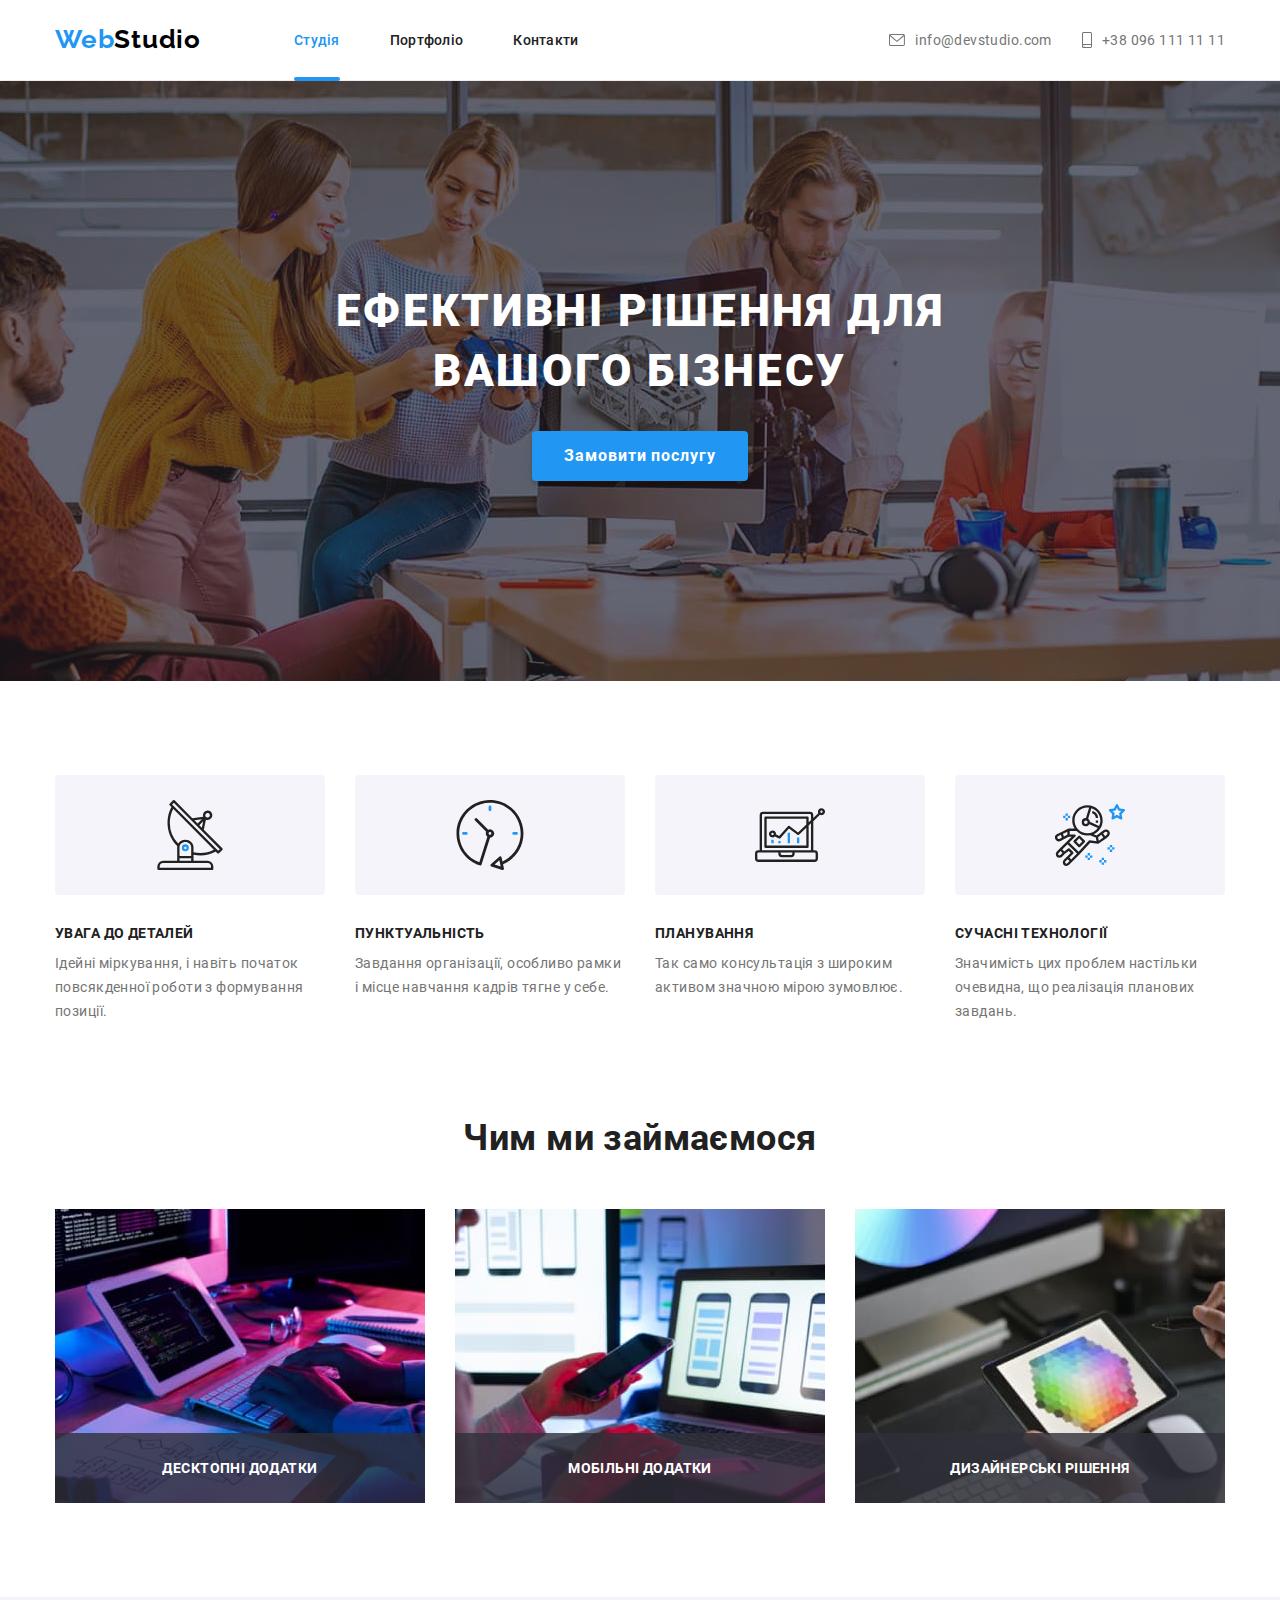
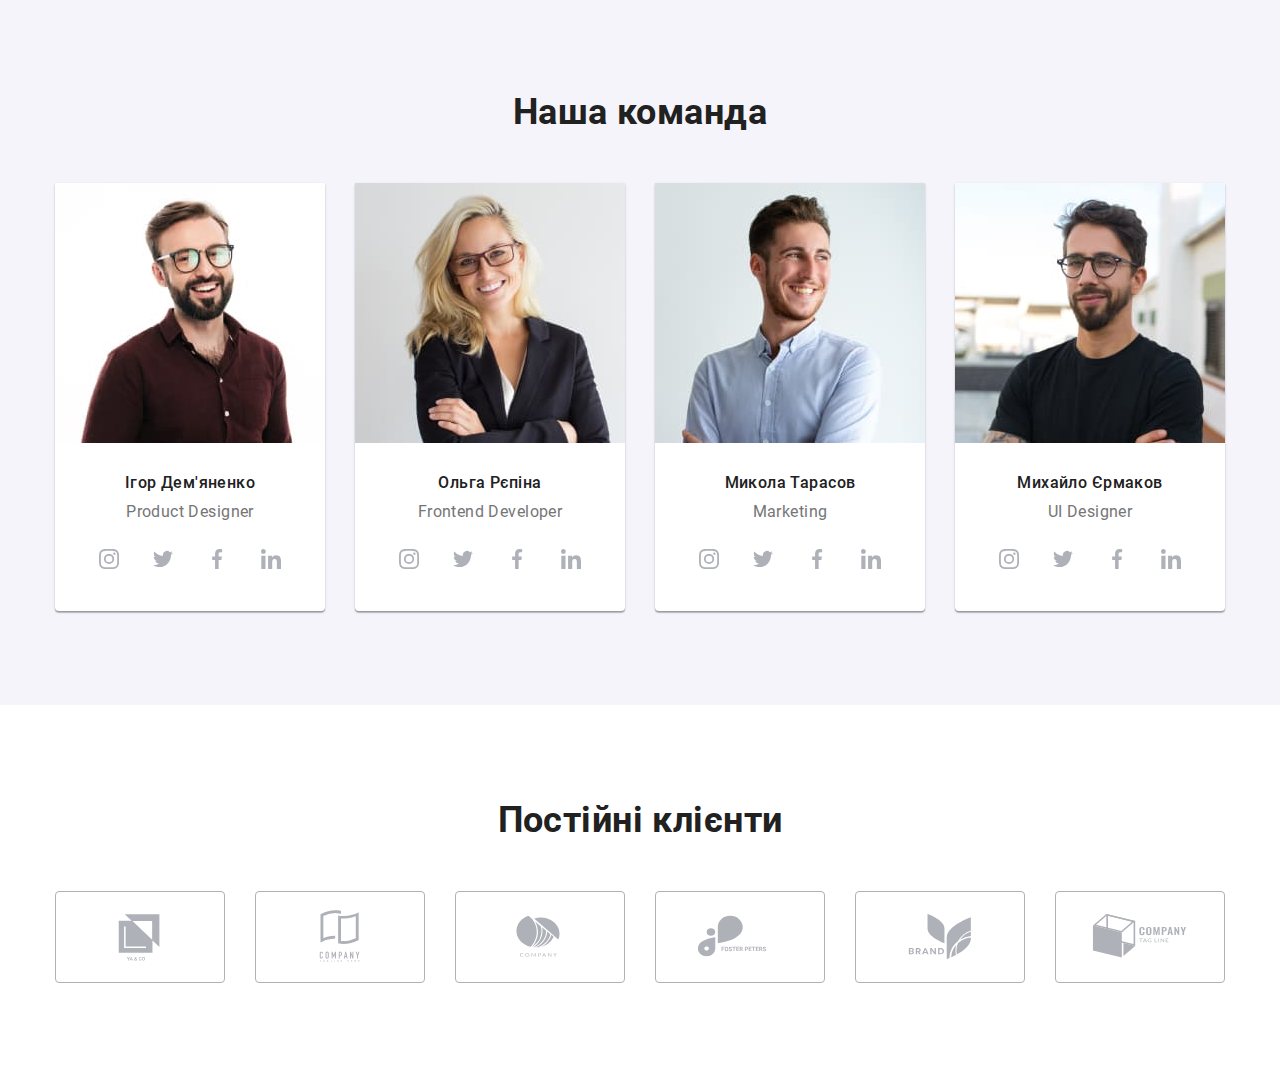
==== commit f12c5e61: "editing menu" ====
--- a/index.html
+++ b/index.html
@@ -8,7 +8,7 @@
     <link rel="stylesheet" href="./css/main.min.css" />
   </head>
   <body>
-    <!-- <header class="header">
+    <header class="header">
       <div class="container header__container">
         <nav class="nav header__nav">
           <a
@@ -17,16 +17,9 @@
             lang="en"
             ><span class="logo__accent">Web</span>Studio</a
           >
-          <button class="menu-btn">
-            <svg class="menu-btn__icons" width="40" height="40">
-              <use
-                class="menu-btn__burger"
-                href="./images/sprite.svg#burger-icon"
-              ></use>
-              <use
-                class="menu-btn__cross"
-                href="./images/sprite.svg#cross-icon"
-              ></use>
+          <button class="menu-open-btn">
+            <svg class="menu-open-btn__icon" width="40" height="40">
+              <use href="./images/sprite.svg#burger-icon"></use>
             </svg>
           </button>
           <ul class="header__nav-list nav-list list">
@@ -69,7 +62,60 @@
           </li>
         </ul>
       </div>
-    </header> -->
+      <div class="mob-menu">
+        <!-- <div class="container nav-menu"></div> -->
+        <button class="menu-close-btn">
+          <svg class="menu-close-btn__icon" width="40" height="40">
+            <use href="./images/sprite.svg#cross-icon"></use>
+          </svg>
+        </button>
+        <nav class="mob-menu__navigation">
+          <ul class="mob-menu__list menu__list list">
+            <li class="menu__item">
+              <a href="./index.html" class="menu__link link">Студія</a>
+            </li>
+            <li class="menu__item">
+              <a href="./portfolio.html" class="menu__link link">Портфоліо</a>
+            </li>
+            <li class="menu__item">
+              <a href="#" class="menu__link link">Контакти</a>
+            </li>
+          </ul>
+        </nav>
+        <div class="mob-menu__container">
+          <ul class="mob-menu__contacts contacts list">
+            <li class="contacts__item">
+              <a
+                href="mailto:info@devstudio.com"
+                class="contacts__link link"
+                lang="en"
+              >
+                info@devstudio.com</a
+              >
+            </li>
+            <li class="contacts__item">
+              <a href="tel:+380961111111" class="contacts__link link">
+                +38 096 111 11 11</a
+              >
+            </li>
+          </ul>
+          <ul class="mob-menu__soc soc list">
+            <li class="soc__item">
+              <a href="#" class="soc__link link">Instagram</a>
+            </li>
+            <li class="soc__item">
+              <a href="#" class="soc__link link">Twitter</a>
+            </li>
+            <li class="soc__item">
+              <a href="#" class="soc__link link">Facebook</a>
+            </li>
+            <li class="soc__item">
+              <a href="#" class="soc__link link">LinkedIn</a>
+            </li>
+          </ul>
+        </div>
+      </div>
+    </header>
     <main>
       <section class="hero">
         <div class="container">
--- a/css/main.min.css
+++ b/css/main.min.css
@@ -1 +1 @@
-@font-face{font-family:"Raleway";font-style:normal;font-weight:400;src:url("../fonts/raleway-v28-latin_cyrillic-ext_cyrillic-regular.eot");src:local(""),url("../fonts/raleway-v28-latin_cyrillic-ext_cyrillic-regular.eot?#iefix") format("embedded-opentype"),url("../fonts/raleway-v28-latin_cyrillic-ext_cyrillic-regular.woff2") format("woff2"),url("../fonts/raleway-v28-latin_cyrillic-ext_cyrillic-regular.woff") format("woff"),url("../fonts/raleway-v28-latin_cyrillic-ext_cyrillic-regular.ttf") format("truetype"),url("../fonts/raleway-v28-latin_cyrillic-ext_cyrillic-regular.svg#Raleway") format("svg")}@font-face{font-family:"Raleway";font-style:normal;font-weight:700;src:url("../fonts/raleway-v28-latin_cyrillic-ext_cyrillic-700.eot");src:local(""),url("../fonts/raleway-v28-latin_cyrillic-ext_cyrillic-700.eot?#iefix") format("embedded-opentype"),url("../fonts/raleway-v28-latin_cyrillic-ext_cyrillic-700.woff2") format("woff2"),url("../fonts/raleway-v28-latin_cyrillic-ext_cyrillic-700.woff") format("woff"),url("../fonts/raleway-v28-latin_cyrillic-ext_cyrillic-700.ttf") format("truetype"),url("../fonts/raleway-v28-latin_cyrillic-ext_cyrillic-700.svg#Raleway") format("svg")}@font-face{font-family:"Roboto";font-style:normal;font-weight:400;src:url("../fonts/roboto-v30-latin_cyrillic-regular.eot");src:local(""),url("../fonts/roboto-v30-latin_cyrillic-regular.eot?#iefix") format("embedded-opentype"),url("../fonts/roboto-v30-latin_cyrillic-regular.woff2") format("woff2"),url("../fonts/roboto-v30-latin_cyrillic-regular.woff") format("woff"),url("../fonts/roboto-v30-latin_cyrillic-regular.ttf") format("truetype"),url("../fonts/roboto-v30-latin_cyrillic-regular.svg#Roboto") format("svg")}@font-face{font-family:"Roboto";font-style:normal;font-weight:500;src:url("../fonts/roboto-v30-latin_cyrillic-500.eot");src:local(""),url("../fonts/roboto-v30-latin_cyrillic-500.eot?#iefix") format("embedded-opentype"),url("../fonts/roboto-v30-latin_cyrillic-500.woff2") format("woff2"),url("../fonts/roboto-v30-latin_cyrillic-500.woff") format("woff"),url("../fonts/roboto-v30-latin_cyrillic-500.ttf") format("truetype"),url("../fonts/roboto-v30-latin_cyrillic-500.svg#Roboto") format("svg")}@font-face{font-family:"Roboto";font-style:normal;font-weight:700;src:url("../fonts/roboto-v30-latin_cyrillic-700.eot");src:local(""),url("../fonts/roboto-v30-latin_cyrillic-700.eot?#iefix") format("embedded-opentype"),url("../fonts/roboto-v30-latin_cyrillic-700.woff2") format("woff2"),url("../fonts/roboto-v30-latin_cyrillic-700.woff") format("woff"),url("../fonts/roboto-v30-latin_cyrillic-700.ttf") format("truetype"),url("../fonts/roboto-v30-latin_cyrillic-700.svg#Roboto") format("svg")}@font-face{font-family:"Roboto";font-style:normal;font-weight:900;src:url("../fonts/roboto-v30-latin_cyrillic-900.eot");src:local(""),url("../fonts/roboto-v30-latin_cyrillic-900.eot?#iefix") format("embedded-opentype"),url("../fonts/roboto-v30-latin_cyrillic-900.woff2") format("woff2"),url("../fonts/roboto-v30-latin_cyrillic-900.woff") format("woff"),url("../fonts/roboto-v30-latin_cyrillic-900.ttf") format("truetype"),url("../fonts/roboto-v30-latin_cyrillic-900.svg#Roboto") format("svg")}/*! modern-normalize v1.1.0 | MIT License | https://github.com/sindresorhus/modern-normalize */*,::after,::before{box-sizing:border-box}html{-moz-tab-size:4;-o-tab-size:4;tab-size:4}html{line-height:1.15;-webkit-text-size-adjust:100%}body{margin:0}body{font-family:system-ui,-apple-system,"Segoe UI",Roboto,Helvetica,Arial,sans-serif,"Apple Color Emoji","Segoe UI Emoji"}hr{height:0;color:inherit}abbr[title]{-webkit-text-decoration:underline dotted;text-decoration:underline dotted}b,strong{font-weight:bolder}code,kbd,pre,samp{font-family:ui-monospace,SFMono-Regular,Consolas,"Liberation Mono",Menlo,monospace;font-size:1em}small{font-size:80%}sub,sup{font-size:75%;line-height:0;position:relative;vertical-align:baseline}sub{bottom:-0.25em}sup{top:-0.5em}table{text-indent:0;border-color:inherit}button,input,optgroup,select,textarea{font-family:inherit;font-size:100%;line-height:1.15;margin:0}button,select{text-transform:none}[type=button],[type=reset],[type=submit],button{-webkit-appearance:button}::-moz-focus-inner{border-style:none;padding:0}:-moz-focusring{outline:1px dotted ButtonText}:-moz-ui-invalid{box-shadow:none}legend{padding:0}progress{vertical-align:baseline}::-webkit-inner-spin-button,::-webkit-outer-spin-button{height:auto}[type=search]{-webkit-appearance:textfield;outline-offset:-2px}::-webkit-search-decoration{-webkit-appearance:none}::-webkit-file-upload-button{-webkit-appearance:button;font:inherit}summary{display:list-item}.hero__title,.hero,.form__button,.container{margin-left:auto;margin-right:auto}.footer-form__button,.clients-list__link,.advantage-list__container,.form__checkbox-label,.socials__link,.close-btn{display:flex;justify-content:center;align-items:center}.visually-hidden{position:absolute;white-space:nowrap;width:1px;height:1px;overflow:hidden;border:0;padding:0;clip:rect(0 0 0 0);-webkit-clip-path:inset(50%);clip-path:inset(50%);margin:-1px}p,h1,h2,h3,h4,h5,h6{margin:0}ul{margin:0;padding-left:0}.image-block{display:block;max-width:100%;height:auto}.list{list-style:none}.link{text-decoration:none}.address{font-style:normal}body{font-family:"Roboto",sans-serif;font-size:14px;letter-spacing:.03em;color:#757575;background-color:#fff}body.modal-open{overflow:hidden}.container{width:100%;padding-left:15px;padding-right:15px}@media screen and (min-width: 480px){.container{width:480px}}@media screen and (min-width: 768px){.container{width:768px}}@media screen and (min-width: 1200px){.container{width:1200px}}.section{padding:60px 0}@media screen and (min-width: 1200px){.section{padding:94px 0}}.icons{fill:currentColor}.section-title{margin-bottom:30px;font-size:28px;line-height:1.1785714286;text-align:center;color:#212121}@media screen and (min-width: 1200px){.section-title{margin-bottom:50px;font-size:36px;line-height:1.1666666667}}.logo{font-family:"Raleway",sans-serif;font-weight:700;font-size:26px;line-height:1.1923076923;letter-spacing:.03em}.logo--dark{color:#000}.logo--light{color:#fff}.logo__accent{color:#2196f3}.button{min-width:200px;height:50px;padding:0;border:none;border-radius:4px;font-family:inherit;font-weight:700;font-size:16px;line-height:1.875;letter-spacing:.06em;background-color:#2196f3;color:#fff;cursor:pointer}.close-btn{position:absolute;top:8px;right:8px;width:30px;height:30px;padding:0;border:1px solid rgba(0,0,0,.1);border-radius:50%;background-color:rgba(0,0,0,0);cursor:pointer;transition:fill 250ms cubic-bezier(0.4, 0, 0.2, 1)}.close-btn:hover,.close-btn:focus{fill:#2196f3}.socials{display:flex;justify-content:center;gap:10px}.socials__item{width:44px;height:44px}.socials__link{transition:background-color 250ms cubic-bezier(0.4, 0, 0.2, 1);width:100%;height:100%;border-radius:50%}.socials__link:hover,.socials__link:focus{background-color:#2196f3}.socials__icon{transition:fill 250ms cubic-bezier(0.4, 0, 0.2, 1)}.socials__link:hover .socials__icon,.socials__link:focus .socials__icon{fill:#fff}.socials__link--dark{color:#afb1b8}.socials__link--light{color:#fff;background-color:rgba(255,255,255,.1)}.socials__link--light:hover,.socials__link--light:focus{background-color:#2196f3}.backdrop{position:fixed;top:0;left:0;width:100vw;height:100vh;transform:scaleX(1);opacity:1;transition:opacity 250ms cubic-bezier(0.4, 0, 0.2, 1),transform 250ms cubic-bezier(0.4, 0, 0.2, 1),visibility 250ms cubic-bezier(0.4, 0, 0.2, 1);background-color:rgba(0,0,0,.2);overflow-y:scroll}.is-hidden{visibility:hidden;transform:scaleX(0);opacity:0;pointer-events:none}.modal{padding:40px;position:absolute;top:50%;left:50%;width:100%;transform:translate(-50%, -50%);transition:transform 250ms cubic-bezier(0.4, 0, 0.2, 1);background-color:#fff;box-shadow:0px 1px 3px rgba(0,0,0,.12),0px 1px 1px rgba(0,0,0,.14),0px 2px 1px rgba(0,0,0,.2);border-radius:4px}@media screen and (max-width: 354px){.modal{padding:40px 20px}}@media screen and (min-width: 480px){.modal{width:450px;height:609px}}@media screen and (min-width: 1200px){.modal{width:528px;height:581px}}.backdrop.is-hidden .modal{transform:translate(-50%, 100%)}.modal__text{margin-bottom:12px;font-weight:700;font-size:20px;line-height:1.5;text-align:center;color:#212121}@media screen and (min-width: 1200px){.modal__text{font-weight:700;font-size:20px;line-height:1.15}}.form__label{display:block}.form__label:nth-child(-n+3){margin-bottom:10px}.form__label:nth-child(4){margin-bottom:17px}.form__container{display:block;position:relative}.form__text{display:block;margin-bottom:4px;font-size:12px;line-height:1.1666666667;letter-spacing:.01em}.form__input,.form__textarea{display:block;outline:none;color:#212121}.form__input{width:100%;padding:11px 12px;padding-left:42px;border:1px solid rgba(33,33,33,.2);border-radius:4px;transition:border-color 250ms cubic-bezier(0.4, 0, 0.2, 1)}.form__label:focus-within .form__input:nth-child(-n+3){border-color:#2196f3}.form__icon{position:absolute;top:50%;left:12px;transform:translateY(-50%);fill:#212121;transition:fill 250ms cubic-bezier(0.4, 0, 0.2, 1)}.form__label:focus-within .form__icon{fill:#2196f3}.form__textarea{resize:none;width:100%;min-height:120px;padding:12px 16px;border:1px solid rgba(33,33,33,.2);border-radius:4px;transition:border-color 250ms cubic-bezier(0.4, 0, 0.2, 1)}.form__label:focus-within .form__textarea{border-color:#2196f3}.form__textarea::-moz-placeholder{font-size:14px;line-height:1.1428571429;letter-spacing:.01em;font-size:12px;line-height:1.1666666667;letter-spacing:.01em;color:rgba(117,117,117,.5)}.form__textarea:-ms-input-placeholder{font-size:14px;line-height:1.1428571429;letter-spacing:.01em;font-size:12px;line-height:1.1666666667;letter-spacing:.01em;color:rgba(117,117,117,.5)}.form__textarea::placeholder{font-size:14px;line-height:1.1428571429;letter-spacing:.01em;font-size:12px;line-height:1.1666666667;letter-spacing:.01em;color:rgba(117,117,117,.5)}@media screen and (min-width: 1200px){.form__textarea::-moz-placeholder{font-size:12px;line-height:1.1666666667;letter-spacing:.01em}.form__textarea:-ms-input-placeholder{font-size:12px;line-height:1.1666666667;letter-spacing:.01em}.form__textarea::placeholder{font-size:12px;line-height:1.1666666667;letter-spacing:.01em}}.form__checkbox-label{gap:8.38px;margin-bottom:30px}.checkbox-label__text{margin-bottom:0;font-size:12px;line-height:1.1666666667;letter-spacing:.03em}@media screen and (min-width: 1200px){.checkbox-label__text{font-size:14px;line-height:1.7142857143;letter-spacing:.03em}}.checkbox-label__input{position:absolute;white-space:nowrap;width:1px;height:1px;overflow:hidden;border:0;padding:0;clip:rect(0 0 0 0);-webkit-clip-path:inset(50%);clip-path:inset(50%);margin:-1px}.checkbox-label__icon{border:2px solid #212121;border-radius:2px;fill:rgba(0,0,0,0);transition:fill 250ms cubic-bezier(0.4, 0, 0.2, 1),border-color 250ms cubic-bezier(0.4, 0, 0.2, 1),background-color 250ms cubic-bezier(0.4, 0, 0.2, 1)}.checkbox-label__input:checked+.checkbox-label__icon{fill:#fff;border-color:rgba(0,0,0,0);background-color:#2196f3}.checkbox-label__input:focus+.checkbox-label__icon{outline:1px solid #2196f3}.checkbox-label__link{color:#2196f3;text-decoration:underline;text-underline-offset:3px}.form__button{display:block;min-width:200px;height:50px;box-shadow:0px 4px 4px rgba(0,0,0,.15);transition:background-color 250ms cubic-bezier(0.4, 0, 0.2, 1),box-shadow 250ms cubic-bezier(0.4, 0, 0.2, 1)}.form__button:hover,.form__button:focus{background-color:#188ce8;box-shadow:0px 4px 4px rgba(0,0,0,.15);box-shadow:none}.header{border-bottom:1px solid #ececec}.header__container{display:flex;align-items:center}.header__nav{display:flex;align-items:center}.header__logo{padding-top:24px;padding-bottom:25px}.header__nav-list{display:flex;align-items:center;margin-left:93px;gap:50px}@media screen and (max-width: 767px){.header__nav-list{display:none}}.nav-list__link{display:block;padding:32px 0;font-weight:500;font-size:14px;line-height:1.1428571429;letter-spacing:.02em;transition:color 250ms cubic-bezier(0.4, 0, 0.2, 1);position:relative;color:#212121}.nav-list__link:hover,.nav-list__link:focus{color:#2196f3}.nav-list__link::after{content:"";position:absolute;left:0;transform:scaleX(0);bottom:-1px;width:100%;height:4px;border-radius:2px;background-color:#2196f3;transition:transform 250ms cubic-bezier(0.4, 0, 0.2, 1)}.nav-list__link:hover::after,.nav-list__link:focus::after{transform:scaleX(1)}.nav-list__link--current{color:#2196f3}.nav-list__link--current::after{content:"";position:absolute;left:0;bottom:-1px;transform:scaleX(1);width:100%;height:4px;border-radius:2px;background-color:#2196f3}.header__contacts-list{display:flex;margin-left:auto;align-items:center;gap:30px}@media screen and (max-width: 767px){.header__contacts-list{display:none}}.contacts-list__link{display:flex;align-items:center;color:currentColor;transition:color 250ms cubic-bezier(0.4, 0, 0.2, 1)}.contacts-list__link:hover,.contacts-list__link:focus{color:#2196f3}.contacts-list__link:hover .contacts-list__icon,.contacts-list__link:focus .contacts-list__icon{fill:currentColor}.contacts-list__icon{margin-right:10px}.hero{max-width:1600px;padding:118px 0;background-image:linear-gradient(rgba(47, 48, 58, 0.4), rgba(47, 48, 58, 0.4)),url(../../images/img-hero-480.jpg);background-position:center;background-repeat:no-repeat;background-size:cover;background-color:#2f303a;text-align:center}@media screen and (min-device-pixel-ratio: 2),(-webkit-min-device-pixel-ratio: 2),(min-resolution: 192dpi),(min-resolution: 2dppx){.hero{background-image:linear-gradient(rgba(47, 48, 58, 0.4), rgba(47, 48, 58, 0.4)),url(../../images/img-hero-480@2x.jpg)}}@media screen and (min-device-pixel-ratio: 3),(-webkit-min-device-pixel-ratio: 3),(min-resolution: 288dpi),(min-resolution: 3dppx){.hero{background-image:linear-gradient(rgba(47, 48, 58, 0.4), rgba(47, 48, 58, 0.4)),url(../../images/img-hero-480@3x.jpg)}}@media screen and (min-width: 768px){.hero{background-image:linear-gradient(rgba(47, 48, 58, 0.4), rgba(47, 48, 58, 0.4)),url(../../images/img-hero-768.jpg)}}@media screen and (min-width: 768px)and (min-device-pixel-ratio: 2),screen and (min-width: 768px)and (-webkit-min-device-pixel-ratio: 2),screen and (min-width: 768px)and (min-resolution: 192dpi),screen and (min-width: 768px)and (min-resolution: 2dppx){.hero{background-image:linear-gradient(rgba(47, 48, 58, 0.4), rgba(47, 48, 58, 0.4)),url(../../images/img-hero-768@2x.jpg)}}@media screen and (min-width: 768px)and (min-device-pixel-ratio: 3),screen and (min-width: 768px)and (-webkit-min-device-pixel-ratio: 3),screen and (min-width: 768px)and (min-resolution: 288dpi),screen and (min-width: 768px)and (min-resolution: 3dppx){.hero{background-image:linear-gradient(rgba(47, 48, 58, 0.4), rgba(47, 48, 58, 0.4)),url(../../images/img-hero-768@3x.jpg)}}@media screen and (min-width: 1200px){.hero{padding:200px 0;background-image:linear-gradient(rgba(47, 48, 58, 0.4), rgba(47, 48, 58, 0.4)),url(../../images/img-hero-1200.jpg)}}@media screen and (min-width: 1200px)and (min-device-pixel-ratio: 2),screen and (min-width: 1200px)and (-webkit-min-device-pixel-ratio: 2),screen and (min-width: 1200px)and (min-resolution: 192dpi),screen and (min-width: 1200px)and (min-resolution: 2dppx){.hero{background-image:linear-gradient(rgba(47, 48, 58, 0.4), rgba(47, 48, 58, 0.4)),url(../../images/img-hero-1200@2x.jpg)}}@media screen and (min-width: 1200px)and (min-device-pixel-ratio: 3),screen and (min-width: 1200px)and (-webkit-min-device-pixel-ratio: 3),screen and (min-width: 1200px)and (min-resolution: 288dpi),screen and (min-width: 1200px)and (min-resolution: 3dppx){.hero{background-image:linear-gradient(rgba(47, 48, 58, 0.4), rgba(47, 48, 58, 0.4)),url(../../images/img-hero-1200@3x.jpg)}}.hero__title{max-width:360px;margin-bottom:30px;font-weight:900;font-size:26px;line-height:1.6153846154;letter-spacing:.06em;text-transform:uppercase;color:#fff}@media screen and (min-width: 1200px){.hero__title{max-width:696px;font-weight:900;font-size:44px;line-height:1.3636363636;letter-spacing:.06em}}.hero__button{box-shadow:0px 4px 4px rgba(0,0,0,.15);transition:background-color 250ms cubic-bezier(0.4, 0, 0.2, 1)}@media screen and (min-width: 1200px){.hero__button{min-width:216px}}.hero__button:hover,.hero__button:focus{background-color:#188ce8}.advantage-list{display:flex;flex-wrap:wrap;gap:30px}.advantage-list__item{width:100%}@media screen and (min-width: 768px){.advantage-list__item{width:calc((100% - 30px)/2)}}@media screen and (min-width: 1200px){.advantage-list__item{width:calc((100% - 90px)/4)}}.advantage-list__container{width:100%;height:120px;margin-bottom:30px;background-color:#f5f4fa;border-radius:4px}.advantage-list__title{margin-bottom:10px;font-size:14px;line-height:1.1428571429;color:#212121}@media screen and (max-width: 767px){.advantage-list__title{text-align:center}}.advantage-list__text{line-height:1.7142857143}.works{padding-top:0}@media screen and (max-width: 1199px){.works{position:absolute;white-space:nowrap;width:1px;height:1px;overflow:hidden;border:0;padding:0;clip:rect(0 0 0 0);-webkit-clip-path:inset(50%);clip-path:inset(50%);margin:-1px}}.works-list{display:flex;gap:30px}.works-list__item{position:relative;width:calc((100% - 60px)/3)}.works-list__text{position:absolute;width:100%;bottom:0;padding:27px 0;text-align:center;font-weight:700;font-size:14px;line-height:1.1428571429;text-transform:uppercase;color:#fff;background-color:rgba(47,48,58,.8)}.teams{background-color:#f5f4fa}.cards{display:flex;flex-wrap:wrap;gap:30px}.cards__item{width:100%;background-color:#fff;box-shadow:0px 1px 3px rgba(0,0,0,.12),0px 1px 1px rgba(0,0,0,.14),0px 2px 1px rgba(0,0,0,.2);border-radius:0px 0px 4px 4px}@media screen and (min-width: 768px){.cards__item{width:calc((100% - 30px)/2)}}@media screen and (min-width: 1200px){.cards__item{width:calc((100% - 90px)/4)}}.cards__container{padding:30px 0;text-align:center}.cards__title{margin-bottom:10px;font-weight:500;font-size:16px;line-height:1.1875;color:#212121}.cards__text{margin-bottom:16px;font-size:16px;line-height:1.1875}.clients-list{display:flex;justify-content:center;flex-wrap:wrap;gap:30px}.clients-list__item{width:calc((100% - 30px)/2);height:92px}@media screen and (min-width: 768px){.clients-list__item{width:calc((100% - 60px)/3)}}@media screen and (min-width: 1200px){.clients-list__item{width:calc((100% - 150px)/6)}}.clients-list__link{width:100%;height:100%;border:1px solid #afb1b8;border-radius:4px;color:#afb1b8;transition:border-color 250ms cubic-bezier(0.4, 0, 0.2, 1)}.clients-list__link:hover,.clients-list__link:focus{border-color:#2196f3}.clients-list__link:hover .clients-list__icon,.clients-list__link:focus .clients-list__icon{fill:#2196f3}.clients-list__icon{transition:fill 250ms cubic-bezier(0.4, 0, 0.2, 1)}.filter{display:flex;flex-wrap:wrap;-moz-column-gap:8px;column-gap:8px;margin-bottom:40px}@media screen and (max-width: 767px){.filter{row-gap:15px;max-width:326px}}@media screen and (min-width: 768px){.filter{margin-bottom:30px;justify-content:center}}@media screen and (min-width: 1200px){.filter{margin-bottom:50px}}.filter__button{padding:6px 22px;font-weight:500;font-size:16px;line-height:1.625;letter-spacing:.03em;background-color:#f5f4fa;color:#212121;border:none;border-radius:4px;font-family:inherit;cursor:pointer;transition:background-color 250ms cubic-bezier(0.4, 0, 0.2, 1),color 250ms cubic-bezier(0.4, 0, 0.2, 1),box-shadow 250ms cubic-bezier(0.4, 0, 0.2, 1)}.filter__item:first-child .filter__button{padding:6px 24.8px}.filter__button:hover,.filter__button:focus{background-color:#2196f3;color:#fff;box-shadow:0px 3px 1px rgba(0,0,0,.1),0px 1px 2px rgba(0,0,0,.08),0px 2px 2px rgba(0,0,0,.12)}.products{display:flex;flex-wrap:wrap;align-items:stretch;gap:30px}.products__item{width:100%;border:1px solid #eee}@media screen and (min-width: 768px){.products__item{width:calc((100% - 30px)/2)}}@media screen and (min-width: 1200px){.products__item{width:calc((100% - 60px)/3)}}.products__link{display:block;height:100%;transition:box-shadow 250ms cubic-bezier(0.4, 0, 0.2, 1)}.products__link:hover,.products__link:focus{box-shadow:0px 1px 1px rgba(0,0,0,.12),0px 4px 4px rgba(0,0,0,.06),1px 4px 6px rgba(0,0,0,.16)}.products__link:hover .thumb__text,.products__link:focus .thumb__text{transform:translateY(0)}.products__thumb{position:relative;overflow:hidden}.thumb__text{position:absolute;top:0;left:0;width:100%;height:100%;display:flex;align-items:center;padding:0 24px;transform:translateY(100%);transition:transform 250ms cubic-bezier(0.4, 0, 0.2, 1);font-size:18px;line-height:1.5555555556;color:#fff;background-color:rgba(33,150,243,.9)}@media screen and (max-width: 330px){.thumb__text{font-size:16px;line-height:1.625}}.products__container{padding:20px 24px;background-color:#fff}.products__title{margin-bottom:4px;font-size:18px;line-height:2;letter-spacing:.06em;color:#212121}.products__text{font-size:16px;line-height:1.875;color:#757575}.footer{padding:60px 0;background-color:#2f303a}.footer__container{display:flex;align-items:baseline}.footer__logo{display:block;margin-bottom:20px}.address-list__item:not(:last-child){margin-bottom:9px}.address-list__link{transition:color 250ms cubic-bezier(0.4, 0, 0.2, 1);line-height:1.7142857143;color:rgba(255,255,255,.6)}.address-list__link:hover,.address-list__link:focus{color:#2196f3}.address-list__link--light{color:#fff}.footer__socials-container{margin-left:70px}.socials-container__text{margin-bottom:20px;font-weight:700;font-size:14px;line-height:1.1428571429;text-transform:uppercase;color:#fff}.footer-form{display:flex;gap:12px;margin-left:auto}.footer-form__text{display:block;margin-bottom:20px;font-weight:700;font-size:14px;line-height:1.1428571429;text-transform:uppercase;color:#fff}.footer-form__input{width:358px;padding:16px 16px;border:1px solid rgba(255,255,255,.3);filter:drop-shadow(0px 4px 4px rgba(0, 0, 0, 0.15));border-radius:4px;color:#fff;background-color:rgba(0,0,0,0)}.footer-form__input::-moz-placeholder{font-size:16px;line-height:1.25;color:rgba(255,255,255,.6);background-color:rgba(0,0,0,0)}.footer-form__input:-ms-input-placeholder{font-size:16px;line-height:1.25;color:rgba(255,255,255,.6);background-color:rgba(0,0,0,0)}.footer-form__input::placeholder{font-size:16px;line-height:1.25;color:rgba(255,255,255,.6);background-color:rgba(0,0,0,0)}.footer-form__button{align-self:flex-end;gap:10px;min-width:200px;height:50px;box-shadow:0px 4px 4px rgba(0,0,0,.15)}/*# sourceMappingURL=main.min.css.map */+@font-face{font-family:"Raleway";font-style:normal;font-weight:400;src:url("../fonts/raleway-v28-latin_cyrillic-ext_cyrillic-regular.eot");src:local(""),url("../fonts/raleway-v28-latin_cyrillic-ext_cyrillic-regular.eot?#iefix") format("embedded-opentype"),url("../fonts/raleway-v28-latin_cyrillic-ext_cyrillic-regular.woff2") format("woff2"),url("../fonts/raleway-v28-latin_cyrillic-ext_cyrillic-regular.woff") format("woff"),url("../fonts/raleway-v28-latin_cyrillic-ext_cyrillic-regular.ttf") format("truetype"),url("../fonts/raleway-v28-latin_cyrillic-ext_cyrillic-regular.svg#Raleway") format("svg")}@font-face{font-family:"Raleway";font-style:normal;font-weight:700;src:url("../fonts/raleway-v28-latin_cyrillic-ext_cyrillic-700.eot");src:local(""),url("../fonts/raleway-v28-latin_cyrillic-ext_cyrillic-700.eot?#iefix") format("embedded-opentype"),url("../fonts/raleway-v28-latin_cyrillic-ext_cyrillic-700.woff2") format("woff2"),url("../fonts/raleway-v28-latin_cyrillic-ext_cyrillic-700.woff") format("woff"),url("../fonts/raleway-v28-latin_cyrillic-ext_cyrillic-700.ttf") format("truetype"),url("../fonts/raleway-v28-latin_cyrillic-ext_cyrillic-700.svg#Raleway") format("svg")}@font-face{font-family:"Roboto";font-style:normal;font-weight:400;src:url("../fonts/roboto-v30-latin_cyrillic-regular.eot");src:local(""),url("../fonts/roboto-v30-latin_cyrillic-regular.eot?#iefix") format("embedded-opentype"),url("../fonts/roboto-v30-latin_cyrillic-regular.woff2") format("woff2"),url("../fonts/roboto-v30-latin_cyrillic-regular.woff") format("woff"),url("../fonts/roboto-v30-latin_cyrillic-regular.ttf") format("truetype"),url("../fonts/roboto-v30-latin_cyrillic-regular.svg#Roboto") format("svg")}@font-face{font-family:"Roboto";font-style:normal;font-weight:500;src:url("../fonts/roboto-v30-latin_cyrillic-500.eot");src:local(""),url("../fonts/roboto-v30-latin_cyrillic-500.eot?#iefix") format("embedded-opentype"),url("../fonts/roboto-v30-latin_cyrillic-500.woff2") format("woff2"),url("../fonts/roboto-v30-latin_cyrillic-500.woff") format("woff"),url("../fonts/roboto-v30-latin_cyrillic-500.ttf") format("truetype"),url("../fonts/roboto-v30-latin_cyrillic-500.svg#Roboto") format("svg")}@font-face{font-family:"Roboto";font-style:normal;font-weight:700;src:url("../fonts/roboto-v30-latin_cyrillic-700.eot");src:local(""),url("../fonts/roboto-v30-latin_cyrillic-700.eot?#iefix") format("embedded-opentype"),url("../fonts/roboto-v30-latin_cyrillic-700.woff2") format("woff2"),url("../fonts/roboto-v30-latin_cyrillic-700.woff") format("woff"),url("../fonts/roboto-v30-latin_cyrillic-700.ttf") format("truetype"),url("../fonts/roboto-v30-latin_cyrillic-700.svg#Roboto") format("svg")}@font-face{font-family:"Roboto";font-style:normal;font-weight:900;src:url("../fonts/roboto-v30-latin_cyrillic-900.eot");src:local(""),url("../fonts/roboto-v30-latin_cyrillic-900.eot?#iefix") format("embedded-opentype"),url("../fonts/roboto-v30-latin_cyrillic-900.woff2") format("woff2"),url("../fonts/roboto-v30-latin_cyrillic-900.woff") format("woff"),url("../fonts/roboto-v30-latin_cyrillic-900.ttf") format("truetype"),url("../fonts/roboto-v30-latin_cyrillic-900.svg#Roboto") format("svg")}/*! modern-normalize v1.1.0 | MIT License | https://github.com/sindresorhus/modern-normalize */*,::after,::before{box-sizing:border-box}html{-moz-tab-size:4;-o-tab-size:4;tab-size:4}html{line-height:1.15;-webkit-text-size-adjust:100%}body{margin:0}body{font-family:system-ui,-apple-system,"Segoe UI",Roboto,Helvetica,Arial,sans-serif,"Apple Color Emoji","Segoe UI Emoji"}hr{height:0;color:inherit}abbr[title]{-webkit-text-decoration:underline dotted;text-decoration:underline dotted}b,strong{font-weight:bolder}code,kbd,pre,samp{font-family:ui-monospace,SFMono-Regular,Consolas,"Liberation Mono",Menlo,monospace;font-size:1em}small{font-size:80%}sub,sup{font-size:75%;line-height:0;position:relative;vertical-align:baseline}sub{bottom:-0.25em}sup{top:-0.5em}table{text-indent:0;border-color:inherit}button,input,optgroup,select,textarea{font-family:inherit;font-size:100%;line-height:1.15;margin:0}button,select{text-transform:none}[type=button],[type=reset],[type=submit],button{-webkit-appearance:button}::-moz-focus-inner{border-style:none;padding:0}:-moz-focusring{outline:1px dotted ButtonText}:-moz-ui-invalid{box-shadow:none}legend{padding:0}progress{vertical-align:baseline}::-webkit-inner-spin-button,::-webkit-outer-spin-button{height:auto}[type=search]{-webkit-appearance:textfield;outline-offset:-2px}::-webkit-search-decoration{-webkit-appearance:none}::-webkit-file-upload-button{-webkit-appearance:button;font:inherit}summary{display:list-item}.hero__title,.hero,.form__button,.container{margin-left:auto;margin-right:auto}.footer-form__button,.clients-list__link,.advantage-list__container,.menu-close-btn,.menu-open-btn,.form__checkbox-label,.socials__link,.close-btn{display:flex;justify-content:center;align-items:center}.menu-close-btn,.menu-open-btn{padding:0;border:none;background-color:rgba(0,0,0,0);cursor:pointer}.visually-hidden{position:absolute;white-space:nowrap;width:1px;height:1px;overflow:hidden;border:0;padding:0;clip:rect(0 0 0 0);-webkit-clip-path:inset(50%);clip-path:inset(50%);margin:-1px}p,h1,h2,h3,h4,h5,h6{margin:0}ul{margin:0;padding-left:0}.image-block{display:block;max-width:100%;height:auto}.list{list-style:none}.link{text-decoration:none}.address{font-style:normal}body{font-family:"Roboto",sans-serif;font-size:14px;letter-spacing:.03em;color:#757575;background-color:#fff}body.modal-open{overflow:hidden}.container{width:100%;padding-left:15px;padding-right:15px}@media screen and (min-width: 480px){.container{width:480px}}@media screen and (min-width: 768px){.container{width:768px}}@media screen and (min-width: 1200px){.container{width:1200px}}.section{padding:60px 0}@media screen and (min-width: 1200px){.section{padding:94px 0}}.icons{fill:currentColor}.section-title{margin-bottom:30px;font-size:28px;line-height:1.1785714286;text-align:center;color:#212121}@media screen and (min-width: 1200px){.section-title{margin-bottom:50px;font-size:36px;line-height:1.1666666667}}.is-hidden{visibility:hidden;transform:scaleX(0);opacity:0;pointer-events:none}.logo{font-family:"Raleway",sans-serif;font-weight:700;font-size:23px;line-height:1.2173913043;letter-spacing:.03em}@media screen and (min-width: 1200px){.logo{font-weight:700;font-size:26px;line-height:1.1923076923;letter-spacing:.03em}}.logo--dark{color:#000}.logo--light{color:#fff}.logo__accent{color:#2196f3}.button{min-width:200px;height:50px;padding:0;border:none;border-radius:4px;font-family:inherit;font-weight:700;font-size:16px;line-height:1.875;letter-spacing:.06em;background-color:#2196f3;color:#fff;cursor:pointer}.close-btn{position:absolute;top:8px;right:8px;width:30px;height:30px;padding:0;border:1px solid rgba(0,0,0,.1);border-radius:50%;background-color:rgba(0,0,0,0);cursor:pointer;transition:fill 250ms cubic-bezier(0.4, 0, 0.2, 1)}.close-btn:hover,.close-btn:focus{fill:#2196f3}.socials{display:flex;justify-content:center;gap:10px}.socials__item{width:44px;height:44px}.socials__link{transition:background-color 250ms cubic-bezier(0.4, 0, 0.2, 1);width:100%;height:100%;border-radius:50%}.socials__link:hover,.socials__link:focus{background-color:#2196f3}.socials__icon{transition:fill 250ms cubic-bezier(0.4, 0, 0.2, 1)}.socials__link:hover .socials__icon,.socials__link:focus .socials__icon{fill:#fff}.socials__link--dark{color:#afb1b8}.socials__link--light{color:#fff;background-color:rgba(255,255,255,.1)}.socials__link--light:hover,.socials__link--light:focus{background-color:#2196f3}.backdrop{position:fixed;top:0;left:0;width:100vw;height:100vh;transform:scaleX(1);opacity:1;transition:opacity 250ms cubic-bezier(0.4, 0, 0.2, 1),transform 250ms cubic-bezier(0.4, 0, 0.2, 1),visibility 250ms cubic-bezier(0.4, 0, 0.2, 1);background-color:rgba(0,0,0,.2);overflow-y:scroll}.modal{padding:40px;position:absolute;top:50%;left:50%;width:100%;transform:translate(-50%, -50%);transition:transform 250ms cubic-bezier(0.4, 0, 0.2, 1);background-color:#fff;box-shadow:0px 1px 3px rgba(0,0,0,.12),0px 1px 1px rgba(0,0,0,.14),0px 2px 1px rgba(0,0,0,.2);border-radius:4px}@media screen and (max-width: 354px){.modal{padding:40px 20px}}@media screen and (min-width: 480px){.modal{width:450px;height:609px}}@media screen and (min-width: 1200px){.modal{width:528px;height:581px}}.backdrop.is-hidden .modal{transform:translate(-50%, 100%)}.modal__text{margin-bottom:12px;font-weight:700;font-size:20px;line-height:1.5;text-align:center;color:#212121}@media screen and (min-width: 1200px){.modal__text{font-weight:700;font-size:20px;line-height:1.15}}.form__label{display:block}.form__label:nth-child(-n+3){margin-bottom:10px}.form__label:nth-child(4){margin-bottom:17px}.form__container{display:block;position:relative}.form__text{display:block;margin-bottom:4px;font-size:12px;line-height:1.1666666667;letter-spacing:.01em}.form__input,.form__textarea{display:block;outline:none;color:#212121}.form__input{width:100%;padding:11px 12px;padding-left:42px;border:1px solid rgba(33,33,33,.2);border-radius:4px;transition:border-color 250ms cubic-bezier(0.4, 0, 0.2, 1)}.form__label:focus-within .form__input:nth-child(-n+3){border-color:#2196f3}.form__icon{position:absolute;top:50%;left:12px;transform:translateY(-50%);fill:#212121;transition:fill 250ms cubic-bezier(0.4, 0, 0.2, 1)}.form__label:focus-within .form__icon{fill:#2196f3}.form__textarea{resize:none;width:100%;min-height:120px;padding:12px 16px;border:1px solid rgba(33,33,33,.2);border-radius:4px;transition:border-color 250ms cubic-bezier(0.4, 0, 0.2, 1)}.form__label:focus-within .form__textarea{border-color:#2196f3}.form__textarea::-moz-placeholder{font-size:14px;line-height:1.1428571429;letter-spacing:.01em;font-size:12px;line-height:1.1666666667;letter-spacing:.01em;color:rgba(117,117,117,.5)}.form__textarea:-ms-input-placeholder{font-size:14px;line-height:1.1428571429;letter-spacing:.01em;font-size:12px;line-height:1.1666666667;letter-spacing:.01em;color:rgba(117,117,117,.5)}.form__textarea::placeholder{font-size:14px;line-height:1.1428571429;letter-spacing:.01em;font-size:12px;line-height:1.1666666667;letter-spacing:.01em;color:rgba(117,117,117,.5)}@media screen and (min-width: 1200px){.form__textarea::-moz-placeholder{font-size:12px;line-height:1.1666666667;letter-spacing:.01em}.form__textarea:-ms-input-placeholder{font-size:12px;line-height:1.1666666667;letter-spacing:.01em}.form__textarea::placeholder{font-size:12px;line-height:1.1666666667;letter-spacing:.01em}}.form__checkbox-label{gap:8.38px;margin-bottom:30px}.checkbox-label__text{margin-bottom:0;font-size:12px;line-height:1.1666666667;letter-spacing:.03em}@media screen and (min-width: 1200px){.checkbox-label__text{font-size:14px;line-height:1.7142857143;letter-spacing:.03em}}.checkbox-label__input{position:absolute;white-space:nowrap;width:1px;height:1px;overflow:hidden;border:0;padding:0;clip:rect(0 0 0 0);-webkit-clip-path:inset(50%);clip-path:inset(50%);margin:-1px}.checkbox-label__icon{border:2px solid #212121;border-radius:2px;fill:rgba(0,0,0,0);transition:fill 250ms cubic-bezier(0.4, 0, 0.2, 1),border-color 250ms cubic-bezier(0.4, 0, 0.2, 1),background-color 250ms cubic-bezier(0.4, 0, 0.2, 1)}.checkbox-label__input:checked+.checkbox-label__icon{fill:#fff;border-color:rgba(0,0,0,0);background-color:#2196f3}.checkbox-label__input:focus+.checkbox-label__icon{outline:1px solid #2196f3}.checkbox-label__link{color:#2196f3;text-decoration:underline;text-underline-offset:3px}.form__button{display:block;min-width:200px;height:50px;box-shadow:0px 4px 4px rgba(0,0,0,.15);transition:background-color 250ms cubic-bezier(0.4, 0, 0.2, 1),box-shadow 250ms cubic-bezier(0.4, 0, 0.2, 1)}.form__button:hover,.form__button:focus{background-color:#188ce8;box-shadow:0px 4px 4px rgba(0,0,0,.15);box-shadow:none}.header{border-bottom:1px solid #ececec}@media screen and (min-width: 768px){.header__container{display:flex;align-items:center}}.header__nav{display:flex;align-items:center}.header__logo{padding:16px 0}@media screen and (min-width: 1200px){.header__logo{padding-top:24px;padding-bottom:25px}}.header__nav-list{display:flex;align-items:center;margin-left:93px;gap:50px}@media screen and (max-width: 767px){.header__nav-list{display:none}}.nav-list__link{display:block;padding:32px 0;font-weight:500;font-size:14px;line-height:1.1428571429;letter-spacing:.02em;transition:color 250ms cubic-bezier(0.4, 0, 0.2, 1);position:relative;color:#212121}.nav-list__link:hover,.nav-list__link:focus{color:#2196f3}.nav-list__link::after{content:"";position:absolute;left:0;transform:scaleX(0);bottom:-1px;width:100%;height:4px;border-radius:2px;background-color:#2196f3;transition:transform 250ms cubic-bezier(0.4, 0, 0.2, 1)}.nav-list__link:hover::after,.nav-list__link:focus::after{transform:scaleX(1)}.nav-list__link--current{color:#2196f3}.nav-list__link--current::after{content:"";position:absolute;left:0;bottom:-1px;transform:scaleX(1);width:100%;height:4px;border-radius:2px;background-color:#2196f3}.header__contacts-list{display:flex;margin-left:auto;align-items:center;gap:30px}@media screen and (max-width: 767px){.header__contacts-list{display:none}}.contacts-list__link{display:flex;align-items:center;color:currentColor;transition:color 250ms cubic-bezier(0.4, 0, 0.2, 1)}.contacts-list__link:hover,.contacts-list__link:focus{color:#2196f3}.contacts-list__link:hover .contacts-list__icon,.contacts-list__link:focus .contacts-list__icon{fill:currentColor}.contacts-list__icon{margin-right:10px}.menu-open-btn{margin-left:auto}@media screen and (min-width: 768px){.menu-open-btn{display:none}}.mob-menu{display:flex;flex-direction:column;justify-content:space-between;position:fixed;top:0;width:100vw;height:100vh;padding:48px 40px;overflow-y:auto;background-color:#fff;box-shadow:0px 4px 8px rgba(0,0,0,.04),0px 2px 4px rgba(0,0,0,.08),0px 1px 3px rgba(0,0,0,.16)}@media screen and (min-width: 768px){.mob-menu{display:none}}.menu-close-btn{position:absolute;top:10px;right:15px}.menu-close-btn:hover .menu-close-btn__icon,.menu-close-btn:focus .menu-close-btn__icon{fill:#2196f3}.mob-menu__list{margin-bottom:40px}.menu__item:not(:last-child){margin-bottom:32px}.menu__link{font-weight:500;font-size:40px;line-height:1.175;letter-spacing:.02em;color:#212121}.menu__link:hover,.menu__link:focus{color:#2196f3}.contacts{margin-bottom:64px}.contacts__item:not(:last-child){margin-bottom:32px}.contacts__item:first-child .contacts__link{font-weight:500;font-size:24px;line-height:1.1666666667;letter-spacing:.02em;color:#2196f3}@media screen and (min-width: 410px){.contacts__item:first-child .contacts__link{font-weight:500;font-size:34px;line-height:1.1764705882;letter-spacing:.02em}}.contacts__item:last-child .contacts__link{font-weight:500;font-size:24px;line-height:1.1666666667;letter-spacing:.02em;color:#757575}@media screen and (min-width: 410px){.soc{display:flex}}.soc__item:not(:last-child){margin-bottom:10px}@media screen and (min-width: 410px){.soc__item{padding:0 10px}.soc__item:first-child{padding-left:0;padding-right:10px}.soc__item:last-child{padding-left:10px;padding-right:0}.soc__item:not(:last-child){border-right:1px solid rgba(33,33,33,.2)}}.soc__link{font-weight:500;font-size:24px;line-height:1.1666666667;letter-spacing:.02em;color:#2196f3}@media screen and (min-width: 410px){.soc__link{font-weight:500;font-size:18px;line-height:1.2222222222;letter-spacing:.02em}}.hero{max-width:1600px;padding:118px 0;background-image:linear-gradient(rgba(47, 48, 58, 0.4), rgba(47, 48, 58, 0.4)),url(../../images/img-hero-480.jpg);background-position:center;background-repeat:no-repeat;background-size:cover;background-color:#2f303a;text-align:center}@media screen and (min-device-pixel-ratio: 2),(-webkit-min-device-pixel-ratio: 2),(min-resolution: 192dpi),(min-resolution: 2dppx){.hero{background-image:linear-gradient(rgba(47, 48, 58, 0.4), rgba(47, 48, 58, 0.4)),url(../../images/img-hero-480@2x.jpg)}}@media screen and (min-device-pixel-ratio: 3),(-webkit-min-device-pixel-ratio: 3),(min-resolution: 288dpi),(min-resolution: 3dppx){.hero{background-image:linear-gradient(rgba(47, 48, 58, 0.4), rgba(47, 48, 58, 0.4)),url(../../images/img-hero-480@3x.jpg)}}@media screen and (min-width: 768px){.hero{background-image:linear-gradient(rgba(47, 48, 58, 0.4), rgba(47, 48, 58, 0.4)),url(../../images/img-hero-768.jpg)}}@media screen and (min-width: 768px)and (min-device-pixel-ratio: 2),screen and (min-width: 768px)and (-webkit-min-device-pixel-ratio: 2),screen and (min-width: 768px)and (min-resolution: 192dpi),screen and (min-width: 768px)and (min-resolution: 2dppx){.hero{background-image:linear-gradient(rgba(47, 48, 58, 0.4), rgba(47, 48, 58, 0.4)),url(../../images/img-hero-768@2x.jpg)}}@media screen and (min-width: 768px)and (min-device-pixel-ratio: 3),screen and (min-width: 768px)and (-webkit-min-device-pixel-ratio: 3),screen and (min-width: 768px)and (min-resolution: 288dpi),screen and (min-width: 768px)and (min-resolution: 3dppx){.hero{background-image:linear-gradient(rgba(47, 48, 58, 0.4), rgba(47, 48, 58, 0.4)),url(../../images/img-hero-768@3x.jpg)}}@media screen and (min-width: 1200px){.hero{padding:200px 0;background-image:linear-gradient(rgba(47, 48, 58, 0.4), rgba(47, 48, 58, 0.4)),url(../../images/img-hero-1200.jpg)}}@media screen and (min-width: 1200px)and (min-device-pixel-ratio: 2),screen and (min-width: 1200px)and (-webkit-min-device-pixel-ratio: 2),screen and (min-width: 1200px)and (min-resolution: 192dpi),screen and (min-width: 1200px)and (min-resolution: 2dppx){.hero{background-image:linear-gradient(rgba(47, 48, 58, 0.4), rgba(47, 48, 58, 0.4)),url(../../images/img-hero-1200@2x.jpg)}}@media screen and (min-width: 1200px)and (min-device-pixel-ratio: 3),screen and (min-width: 1200px)and (-webkit-min-device-pixel-ratio: 3),screen and (min-width: 1200px)and (min-resolution: 288dpi),screen and (min-width: 1200px)and (min-resolution: 3dppx){.hero{background-image:linear-gradient(rgba(47, 48, 58, 0.4), rgba(47, 48, 58, 0.4)),url(../../images/img-hero-1200@3x.jpg)}}.hero__title{max-width:360px;margin-bottom:30px;font-weight:900;font-size:26px;line-height:1.6153846154;letter-spacing:.06em;text-transform:uppercase;color:#fff}@media screen and (min-width: 1200px){.hero__title{max-width:696px;font-weight:900;font-size:44px;line-height:1.3636363636;letter-spacing:.06em}}.hero__button{box-shadow:0px 4px 4px rgba(0,0,0,.15);transition:background-color 250ms cubic-bezier(0.4, 0, 0.2, 1)}@media screen and (min-width: 1200px){.hero__button{min-width:216px}}.hero__button:hover,.hero__button:focus{background-color:#188ce8}.advantage-list{display:flex;flex-wrap:wrap;gap:30px}.advantage-list__item{width:100%}@media screen and (min-width: 768px){.advantage-list__item{width:calc((100% - 30px)/2)}}@media screen and (min-width: 1200px){.advantage-list__item{width:calc((100% - 90px)/4)}}.advantage-list__container{width:100%;height:120px;margin-bottom:30px;background-color:#f5f4fa;border-radius:4px}.advantage-list__title{margin-bottom:10px;font-size:14px;line-height:1.1428571429;color:#212121}@media screen and (max-width: 767px){.advantage-list__title{text-align:center}}.advantage-list__text{line-height:1.7142857143}.works{padding-top:0}@media screen and (max-width: 1199px){.works{position:absolute;white-space:nowrap;width:1px;height:1px;overflow:hidden;border:0;padding:0;clip:rect(0 0 0 0);-webkit-clip-path:inset(50%);clip-path:inset(50%);margin:-1px}}.works-list{display:flex;gap:30px}.works-list__item{position:relative;width:calc((100% - 60px)/3)}.works-list__text{position:absolute;width:100%;bottom:0;padding:27px 0;text-align:center;font-weight:700;font-size:14px;line-height:1.1428571429;text-transform:uppercase;color:#fff;background-color:rgba(47,48,58,.8)}.teams{background-color:#f5f4fa}.cards{display:flex;flex-wrap:wrap;gap:30px}.cards__item{width:100%;background-color:#fff;box-shadow:0px 1px 3px rgba(0,0,0,.12),0px 1px 1px rgba(0,0,0,.14),0px 2px 1px rgba(0,0,0,.2);border-radius:0px 0px 4px 4px}@media screen and (min-width: 768px){.cards__item{width:calc((100% - 30px)/2)}}@media screen and (min-width: 1200px){.cards__item{width:calc((100% - 90px)/4)}}.cards__container{padding:30px 0;text-align:center}.cards__title{margin-bottom:10px;font-weight:500;font-size:16px;line-height:1.1875;color:#212121}.cards__text{margin-bottom:16px;font-size:16px;line-height:1.1875}.clients-list{display:flex;justify-content:center;flex-wrap:wrap;gap:30px}.clients-list__item{width:calc((100% - 30px)/2);height:92px}@media screen and (min-width: 768px){.clients-list__item{width:calc((100% - 60px)/3)}}@media screen and (min-width: 1200px){.clients-list__item{width:calc((100% - 150px)/6)}}.clients-list__link{width:100%;height:100%;border:1px solid #afb1b8;border-radius:4px;color:#afb1b8;transition:border-color 250ms cubic-bezier(0.4, 0, 0.2, 1)}.clients-list__link:hover,.clients-list__link:focus{border-color:#2196f3}.clients-list__link:hover .clients-list__icon,.clients-list__link:focus .clients-list__icon{fill:#2196f3}.clients-list__icon{transition:fill 250ms cubic-bezier(0.4, 0, 0.2, 1)}.filter{display:flex;flex-wrap:wrap;-moz-column-gap:8px;column-gap:8px;margin-bottom:40px}@media screen and (max-width: 767px){.filter{row-gap:15px;max-width:326px}}@media screen and (min-width: 768px){.filter{margin-bottom:30px;justify-content:center}}@media screen and (min-width: 1200px){.filter{margin-bottom:50px}}.filter__button{padding:6px 22px;font-weight:500;font-size:16px;line-height:1.625;letter-spacing:.03em;background-color:#f5f4fa;color:#212121;border:none;border-radius:4px;font-family:inherit;cursor:pointer;transition:background-color 250ms cubic-bezier(0.4, 0, 0.2, 1),color 250ms cubic-bezier(0.4, 0, 0.2, 1),box-shadow 250ms cubic-bezier(0.4, 0, 0.2, 1)}.filter__item:first-child .filter__button{padding:6px 24.8px}.filter__button:hover,.filter__button:focus{background-color:#2196f3;color:#fff;box-shadow:0px 3px 1px rgba(0,0,0,.1),0px 1px 2px rgba(0,0,0,.08),0px 2px 2px rgba(0,0,0,.12)}.products{display:flex;flex-wrap:wrap;align-items:stretch;gap:30px}.products__item{width:100%;border:1px solid #eee}@media screen and (min-width: 768px){.products__item{width:calc((100% - 30px)/2)}}@media screen and (min-width: 1200px){.products__item{width:calc((100% - 60px)/3)}}.products__link{display:block;height:100%;transition:box-shadow 250ms cubic-bezier(0.4, 0, 0.2, 1)}.products__link:hover,.products__link:focus{box-shadow:0px 1px 1px rgba(0,0,0,.12),0px 4px 4px rgba(0,0,0,.06),1px 4px 6px rgba(0,0,0,.16)}.products__link:hover .thumb__text,.products__link:focus .thumb__text{transform:translateY(0)}.products__thumb{position:relative;overflow:hidden}.thumb__text{position:absolute;top:0;left:0;width:100%;height:100%;display:flex;align-items:center;padding:0 24px;transform:translateY(100%);transition:transform 250ms cubic-bezier(0.4, 0, 0.2, 1);font-size:18px;line-height:1.5555555556;color:#fff;background-color:rgba(33,150,243,.9)}@media screen and (max-width: 330px){.thumb__text{font-size:16px;line-height:1.625}}.products__container{padding:20px 24px;background-color:#fff}.products__title{margin-bottom:4px;font-size:18px;line-height:2;letter-spacing:.06em;color:#212121}.products__text{font-size:16px;line-height:1.875;color:#757575}.footer{padding:60px 0;background-color:#2f303a}.footer__container{display:flex;align-items:baseline}.footer__logo{display:block;margin-bottom:20px}.address-list__item:not(:last-child){margin-bottom:9px}.address-list__link{transition:color 250ms cubic-bezier(0.4, 0, 0.2, 1);line-height:1.7142857143;color:rgba(255,255,255,.6)}.address-list__link:hover,.address-list__link:focus{color:#2196f3}.address-list__link--light{color:#fff}.footer__socials-container{margin-left:70px}.socials-container__text{margin-bottom:20px;font-weight:700;font-size:14px;line-height:1.1428571429;text-transform:uppercase;color:#fff}.footer-form{display:flex;gap:12px;margin-left:auto}.footer-form__text{display:block;margin-bottom:20px;font-weight:700;font-size:14px;line-height:1.1428571429;text-transform:uppercase;color:#fff}.footer-form__input{width:358px;padding:16px 16px;border:1px solid rgba(255,255,255,.3);filter:drop-shadow(0px 4px 4px rgba(0, 0, 0, 0.15));border-radius:4px;color:#fff;background-color:rgba(0,0,0,0)}.footer-form__input::-moz-placeholder{font-size:16px;line-height:1.25;color:rgba(255,255,255,.6);background-color:rgba(0,0,0,0)}.footer-form__input:-ms-input-placeholder{font-size:16px;line-height:1.25;color:rgba(255,255,255,.6);background-color:rgba(0,0,0,0)}.footer-form__input::placeholder{font-size:16px;line-height:1.25;color:rgba(255,255,255,.6);background-color:rgba(0,0,0,0)}.footer-form__button{align-self:flex-end;gap:10px;min-width:200px;height:50px;box-shadow:0px 4px 4px rgba(0,0,0,.15)}/*# sourceMappingURL=main.min.css.map */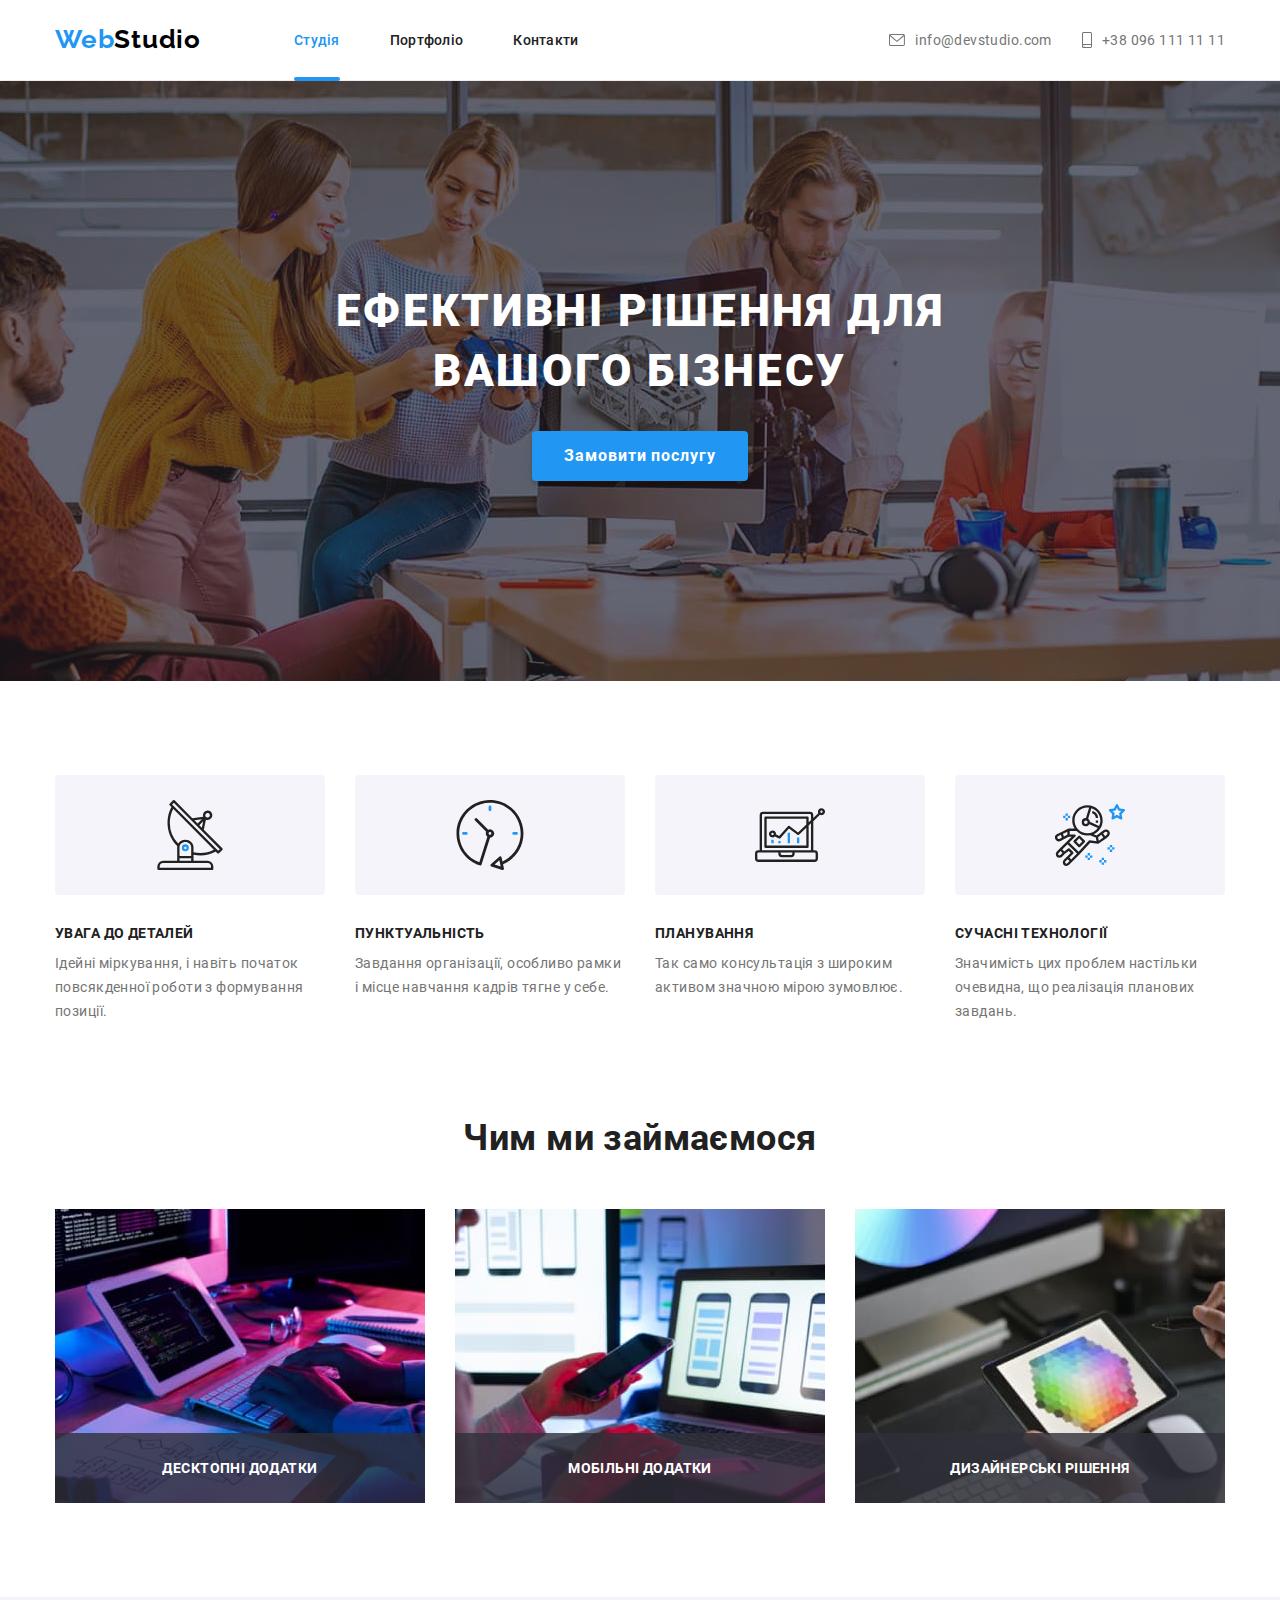
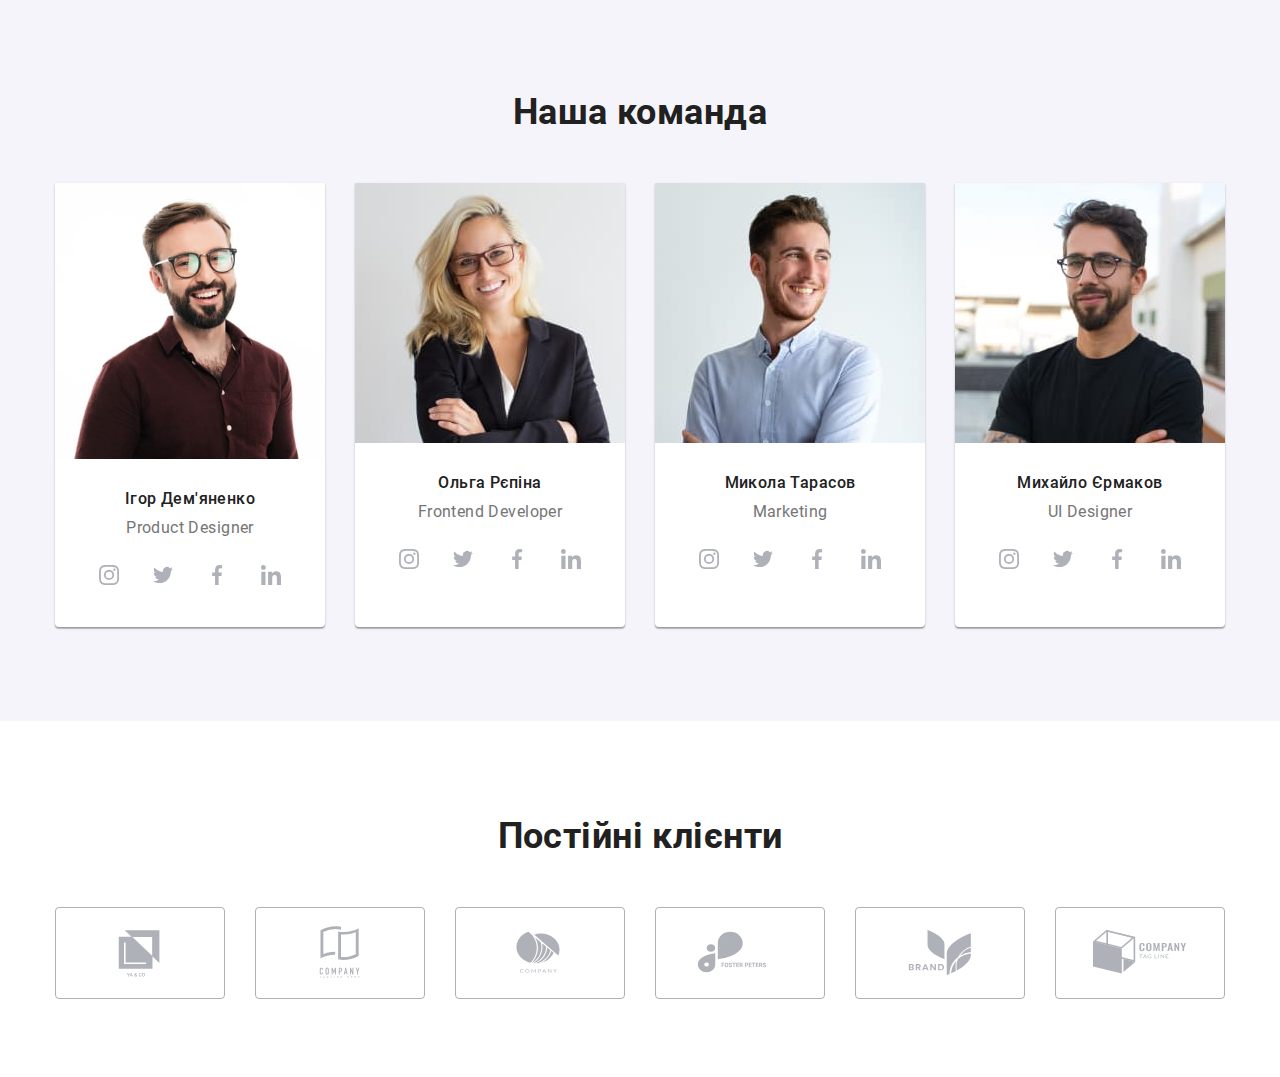
==== commit 4e64449c: "finishing mob header" ====
--- a/index.html
+++ b/index.html
@@ -17,7 +17,7 @@
             lang="en"
             ><span class="logo__accent">Web</span>Studio</a
           >
-          <button class="menu-open-btn">
+          <button class="menu-open-btn" data-menu-open>
             <svg class="menu-open-btn__icon" width="40" height="40">
               <use href="./images/sprite.svg#burger-icon"></use>
             </svg>
@@ -62,9 +62,8 @@
           </li>
         </ul>
       </div>
-      <div class="mob-menu">
-        <!-- <div class="container nav-menu"></div> -->
-        <button class="menu-close-btn">
+      <div class="mob-menu is-hidden" data-menu>
+        <button class="menu-close-btn" data-menu-close>
           <svg class="menu-close-btn__icon" width="40" height="40">
             <use href="./images/sprite.svg#cross-icon"></use>
           </svg>
@@ -72,7 +71,9 @@
         <nav class="mob-menu__navigation">
           <ul class="mob-menu__list menu__list list">
             <li class="menu__item">
-              <a href="./index.html" class="menu__link link">Студія</a>
+              <a href="./index.html" class="menu__link menu__link--current link"
+                >Студія</a
+              >
             </li>
             <li class="menu__item">
               <a href="./portfolio.html" class="menu__link link">Портфоліо</a>
@@ -801,7 +802,7 @@
         </form>
       </div>
     </div>
-    <script src="./js/menu.js"></script>
+    <script src="./js/mobile-menu.js"></script>
     <script src="./js/modal.js"></script>
   </body>
 </html>
--- a/css/main.min.css
+++ b/css/main.min.css
@@ -1 +1 @@
-@font-face{font-family:"Raleway";font-style:normal;font-weight:400;src:url("../fonts/raleway-v28-latin_cyrillic-ext_cyrillic-regular.eot");src:local(""),url("../fonts/raleway-v28-latin_cyrillic-ext_cyrillic-regular.eot?#iefix") format("embedded-opentype"),url("../fonts/raleway-v28-latin_cyrillic-ext_cyrillic-regular.woff2") format("woff2"),url("../fonts/raleway-v28-latin_cyrillic-ext_cyrillic-regular.woff") format("woff"),url("../fonts/raleway-v28-latin_cyrillic-ext_cyrillic-regular.ttf") format("truetype"),url("../fonts/raleway-v28-latin_cyrillic-ext_cyrillic-regular.svg#Raleway") format("svg")}@font-face{font-family:"Raleway";font-style:normal;font-weight:700;src:url("../fonts/raleway-v28-latin_cyrillic-ext_cyrillic-700.eot");src:local(""),url("../fonts/raleway-v28-latin_cyrillic-ext_cyrillic-700.eot?#iefix") format("embedded-opentype"),url("../fonts/raleway-v28-latin_cyrillic-ext_cyrillic-700.woff2") format("woff2"),url("../fonts/raleway-v28-latin_cyrillic-ext_cyrillic-700.woff") format("woff"),url("../fonts/raleway-v28-latin_cyrillic-ext_cyrillic-700.ttf") format("truetype"),url("../fonts/raleway-v28-latin_cyrillic-ext_cyrillic-700.svg#Raleway") format("svg")}@font-face{font-family:"Roboto";font-style:normal;font-weight:400;src:url("../fonts/roboto-v30-latin_cyrillic-regular.eot");src:local(""),url("../fonts/roboto-v30-latin_cyrillic-regular.eot?#iefix") format("embedded-opentype"),url("../fonts/roboto-v30-latin_cyrillic-regular.woff2") format("woff2"),url("../fonts/roboto-v30-latin_cyrillic-regular.woff") format("woff"),url("../fonts/roboto-v30-latin_cyrillic-regular.ttf") format("truetype"),url("../fonts/roboto-v30-latin_cyrillic-regular.svg#Roboto") format("svg")}@font-face{font-family:"Roboto";font-style:normal;font-weight:500;src:url("../fonts/roboto-v30-latin_cyrillic-500.eot");src:local(""),url("../fonts/roboto-v30-latin_cyrillic-500.eot?#iefix") format("embedded-opentype"),url("../fonts/roboto-v30-latin_cyrillic-500.woff2") format("woff2"),url("../fonts/roboto-v30-latin_cyrillic-500.woff") format("woff"),url("../fonts/roboto-v30-latin_cyrillic-500.ttf") format("truetype"),url("../fonts/roboto-v30-latin_cyrillic-500.svg#Roboto") format("svg")}@font-face{font-family:"Roboto";font-style:normal;font-weight:700;src:url("../fonts/roboto-v30-latin_cyrillic-700.eot");src:local(""),url("../fonts/roboto-v30-latin_cyrillic-700.eot?#iefix") format("embedded-opentype"),url("../fonts/roboto-v30-latin_cyrillic-700.woff2") format("woff2"),url("../fonts/roboto-v30-latin_cyrillic-700.woff") format("woff"),url("../fonts/roboto-v30-latin_cyrillic-700.ttf") format("truetype"),url("../fonts/roboto-v30-latin_cyrillic-700.svg#Roboto") format("svg")}@font-face{font-family:"Roboto";font-style:normal;font-weight:900;src:url("../fonts/roboto-v30-latin_cyrillic-900.eot");src:local(""),url("../fonts/roboto-v30-latin_cyrillic-900.eot?#iefix") format("embedded-opentype"),url("../fonts/roboto-v30-latin_cyrillic-900.woff2") format("woff2"),url("../fonts/roboto-v30-latin_cyrillic-900.woff") format("woff"),url("../fonts/roboto-v30-latin_cyrillic-900.ttf") format("truetype"),url("../fonts/roboto-v30-latin_cyrillic-900.svg#Roboto") format("svg")}/*! modern-normalize v1.1.0 | MIT License | https://github.com/sindresorhus/modern-normalize */*,::after,::before{box-sizing:border-box}html{-moz-tab-size:4;-o-tab-size:4;tab-size:4}html{line-height:1.15;-webkit-text-size-adjust:100%}body{margin:0}body{font-family:system-ui,-apple-system,"Segoe UI",Roboto,Helvetica,Arial,sans-serif,"Apple Color Emoji","Segoe UI Emoji"}hr{height:0;color:inherit}abbr[title]{-webkit-text-decoration:underline dotted;text-decoration:underline dotted}b,strong{font-weight:bolder}code,kbd,pre,samp{font-family:ui-monospace,SFMono-Regular,Consolas,"Liberation Mono",Menlo,monospace;font-size:1em}small{font-size:80%}sub,sup{font-size:75%;line-height:0;position:relative;vertical-align:baseline}sub{bottom:-0.25em}sup{top:-0.5em}table{text-indent:0;border-color:inherit}button,input,optgroup,select,textarea{font-family:inherit;font-size:100%;line-height:1.15;margin:0}button,select{text-transform:none}[type=button],[type=reset],[type=submit],button{-webkit-appearance:button}::-moz-focus-inner{border-style:none;padding:0}:-moz-focusring{outline:1px dotted ButtonText}:-moz-ui-invalid{box-shadow:none}legend{padding:0}progress{vertical-align:baseline}::-webkit-inner-spin-button,::-webkit-outer-spin-button{height:auto}[type=search]{-webkit-appearance:textfield;outline-offset:-2px}::-webkit-search-decoration{-webkit-appearance:none}::-webkit-file-upload-button{-webkit-appearance:button;font:inherit}summary{display:list-item}.hero__title,.hero,.form__button,.container{margin-left:auto;margin-right:auto}.footer-form__button,.clients-list__link,.advantage-list__container,.menu-close-btn,.menu-open-btn,.form__checkbox-label,.socials__link,.close-btn{display:flex;justify-content:center;align-items:center}.menu-close-btn,.menu-open-btn{padding:0;border:none;background-color:rgba(0,0,0,0);cursor:pointer}.visually-hidden{position:absolute;white-space:nowrap;width:1px;height:1px;overflow:hidden;border:0;padding:0;clip:rect(0 0 0 0);-webkit-clip-path:inset(50%);clip-path:inset(50%);margin:-1px}p,h1,h2,h3,h4,h5,h6{margin:0}ul{margin:0;padding-left:0}.image-block{display:block;max-width:100%;height:auto}.list{list-style:none}.link{text-decoration:none}.address{font-style:normal}body{font-family:"Roboto",sans-serif;font-size:14px;letter-spacing:.03em;color:#757575;background-color:#fff}body.modal-open{overflow:hidden}.container{width:100%;padding-left:15px;padding-right:15px}@media screen and (min-width: 480px){.container{width:480px}}@media screen and (min-width: 768px){.container{width:768px}}@media screen and (min-width: 1200px){.container{width:1200px}}.section{padding:60px 0}@media screen and (min-width: 1200px){.section{padding:94px 0}}.icons{fill:currentColor}.section-title{margin-bottom:30px;font-size:28px;line-height:1.1785714286;text-align:center;color:#212121}@media screen and (min-width: 1200px){.section-title{margin-bottom:50px;font-size:36px;line-height:1.1666666667}}.is-hidden{visibility:hidden;transform:scaleX(0);opacity:0;pointer-events:none}.logo{font-family:"Raleway",sans-serif;font-weight:700;font-size:23px;line-height:1.2173913043;letter-spacing:.03em}@media screen and (min-width: 1200px){.logo{font-weight:700;font-size:26px;line-height:1.1923076923;letter-spacing:.03em}}.logo--dark{color:#000}.logo--light{color:#fff}.logo__accent{color:#2196f3}.button{min-width:200px;height:50px;padding:0;border:none;border-radius:4px;font-family:inherit;font-weight:700;font-size:16px;line-height:1.875;letter-spacing:.06em;background-color:#2196f3;color:#fff;cursor:pointer}.close-btn{position:absolute;top:8px;right:8px;width:30px;height:30px;padding:0;border:1px solid rgba(0,0,0,.1);border-radius:50%;background-color:rgba(0,0,0,0);cursor:pointer;transition:fill 250ms cubic-bezier(0.4, 0, 0.2, 1)}.close-btn:hover,.close-btn:focus{fill:#2196f3}.socials{display:flex;justify-content:center;gap:10px}.socials__item{width:44px;height:44px}.socials__link{transition:background-color 250ms cubic-bezier(0.4, 0, 0.2, 1);width:100%;height:100%;border-radius:50%}.socials__link:hover,.socials__link:focus{background-color:#2196f3}.socials__icon{transition:fill 250ms cubic-bezier(0.4, 0, 0.2, 1)}.socials__link:hover .socials__icon,.socials__link:focus .socials__icon{fill:#fff}.socials__link--dark{color:#afb1b8}.socials__link--light{color:#fff;background-color:rgba(255,255,255,.1)}.socials__link--light:hover,.socials__link--light:focus{background-color:#2196f3}.backdrop{position:fixed;top:0;left:0;width:100vw;height:100vh;transform:scaleX(1);opacity:1;transition:opacity 250ms cubic-bezier(0.4, 0, 0.2, 1),transform 250ms cubic-bezier(0.4, 0, 0.2, 1),visibility 250ms cubic-bezier(0.4, 0, 0.2, 1);background-color:rgba(0,0,0,.2);overflow-y:scroll}.modal{padding:40px;position:absolute;top:50%;left:50%;width:100%;transform:translate(-50%, -50%);transition:transform 250ms cubic-bezier(0.4, 0, 0.2, 1);background-color:#fff;box-shadow:0px 1px 3px rgba(0,0,0,.12),0px 1px 1px rgba(0,0,0,.14),0px 2px 1px rgba(0,0,0,.2);border-radius:4px}@media screen and (max-width: 354px){.modal{padding:40px 20px}}@media screen and (min-width: 480px){.modal{width:450px;height:609px}}@media screen and (min-width: 1200px){.modal{width:528px;height:581px}}.backdrop.is-hidden .modal{transform:translate(-50%, 100%)}.modal__text{margin-bottom:12px;font-weight:700;font-size:20px;line-height:1.5;text-align:center;color:#212121}@media screen and (min-width: 1200px){.modal__text{font-weight:700;font-size:20px;line-height:1.15}}.form__label{display:block}.form__label:nth-child(-n+3){margin-bottom:10px}.form__label:nth-child(4){margin-bottom:17px}.form__container{display:block;position:relative}.form__text{display:block;margin-bottom:4px;font-size:12px;line-height:1.1666666667;letter-spacing:.01em}.form__input,.form__textarea{display:block;outline:none;color:#212121}.form__input{width:100%;padding:11px 12px;padding-left:42px;border:1px solid rgba(33,33,33,.2);border-radius:4px;transition:border-color 250ms cubic-bezier(0.4, 0, 0.2, 1)}.form__label:focus-within .form__input:nth-child(-n+3){border-color:#2196f3}.form__icon{position:absolute;top:50%;left:12px;transform:translateY(-50%);fill:#212121;transition:fill 250ms cubic-bezier(0.4, 0, 0.2, 1)}.form__label:focus-within .form__icon{fill:#2196f3}.form__textarea{resize:none;width:100%;min-height:120px;padding:12px 16px;border:1px solid rgba(33,33,33,.2);border-radius:4px;transition:border-color 250ms cubic-bezier(0.4, 0, 0.2, 1)}.form__label:focus-within .form__textarea{border-color:#2196f3}.form__textarea::-moz-placeholder{font-size:14px;line-height:1.1428571429;letter-spacing:.01em;font-size:12px;line-height:1.1666666667;letter-spacing:.01em;color:rgba(117,117,117,.5)}.form__textarea:-ms-input-placeholder{font-size:14px;line-height:1.1428571429;letter-spacing:.01em;font-size:12px;line-height:1.1666666667;letter-spacing:.01em;color:rgba(117,117,117,.5)}.form__textarea::placeholder{font-size:14px;line-height:1.1428571429;letter-spacing:.01em;font-size:12px;line-height:1.1666666667;letter-spacing:.01em;color:rgba(117,117,117,.5)}@media screen and (min-width: 1200px){.form__textarea::-moz-placeholder{font-size:12px;line-height:1.1666666667;letter-spacing:.01em}.form__textarea:-ms-input-placeholder{font-size:12px;line-height:1.1666666667;letter-spacing:.01em}.form__textarea::placeholder{font-size:12px;line-height:1.1666666667;letter-spacing:.01em}}.form__checkbox-label{gap:8.38px;margin-bottom:30px}.checkbox-label__text{margin-bottom:0;font-size:12px;line-height:1.1666666667;letter-spacing:.03em}@media screen and (min-width: 1200px){.checkbox-label__text{font-size:14px;line-height:1.7142857143;letter-spacing:.03em}}.checkbox-label__input{position:absolute;white-space:nowrap;width:1px;height:1px;overflow:hidden;border:0;padding:0;clip:rect(0 0 0 0);-webkit-clip-path:inset(50%);clip-path:inset(50%);margin:-1px}.checkbox-label__icon{border:2px solid #212121;border-radius:2px;fill:rgba(0,0,0,0);transition:fill 250ms cubic-bezier(0.4, 0, 0.2, 1),border-color 250ms cubic-bezier(0.4, 0, 0.2, 1),background-color 250ms cubic-bezier(0.4, 0, 0.2, 1)}.checkbox-label__input:checked+.checkbox-label__icon{fill:#fff;border-color:rgba(0,0,0,0);background-color:#2196f3}.checkbox-label__input:focus+.checkbox-label__icon{outline:1px solid #2196f3}.checkbox-label__link{color:#2196f3;text-decoration:underline;text-underline-offset:3px}.form__button{display:block;min-width:200px;height:50px;box-shadow:0px 4px 4px rgba(0,0,0,.15);transition:background-color 250ms cubic-bezier(0.4, 0, 0.2, 1),box-shadow 250ms cubic-bezier(0.4, 0, 0.2, 1)}.form__button:hover,.form__button:focus{background-color:#188ce8;box-shadow:0px 4px 4px rgba(0,0,0,.15);box-shadow:none}.header{border-bottom:1px solid #ececec}@media screen and (min-width: 768px){.header__container{display:flex;align-items:center}}.header__nav{display:flex;align-items:center}.header__logo{padding:16px 0}@media screen and (min-width: 1200px){.header__logo{padding-top:24px;padding-bottom:25px}}.header__nav-list{display:flex;align-items:center;margin-left:93px;gap:50px}@media screen and (max-width: 767px){.header__nav-list{display:none}}.nav-list__link{display:block;padding:32px 0;font-weight:500;font-size:14px;line-height:1.1428571429;letter-spacing:.02em;transition:color 250ms cubic-bezier(0.4, 0, 0.2, 1);position:relative;color:#212121}.nav-list__link:hover,.nav-list__link:focus{color:#2196f3}.nav-list__link::after{content:"";position:absolute;left:0;transform:scaleX(0);bottom:-1px;width:100%;height:4px;border-radius:2px;background-color:#2196f3;transition:transform 250ms cubic-bezier(0.4, 0, 0.2, 1)}.nav-list__link:hover::after,.nav-list__link:focus::after{transform:scaleX(1)}.nav-list__link--current{color:#2196f3}.nav-list__link--current::after{content:"";position:absolute;left:0;bottom:-1px;transform:scaleX(1);width:100%;height:4px;border-radius:2px;background-color:#2196f3}.header__contacts-list{display:flex;margin-left:auto;align-items:center;gap:30px}@media screen and (max-width: 767px){.header__contacts-list{display:none}}.contacts-list__link{display:flex;align-items:center;color:currentColor;transition:color 250ms cubic-bezier(0.4, 0, 0.2, 1)}.contacts-list__link:hover,.contacts-list__link:focus{color:#2196f3}.contacts-list__link:hover .contacts-list__icon,.contacts-list__link:focus .contacts-list__icon{fill:currentColor}.contacts-list__icon{margin-right:10px}.menu-open-btn{margin-left:auto}@media screen and (min-width: 768px){.menu-open-btn{display:none}}.mob-menu{display:flex;flex-direction:column;justify-content:space-between;position:fixed;top:0;width:100vw;height:100vh;padding:48px 40px;overflow-y:auto;background-color:#fff;box-shadow:0px 4px 8px rgba(0,0,0,.04),0px 2px 4px rgba(0,0,0,.08),0px 1px 3px rgba(0,0,0,.16)}@media screen and (min-width: 768px){.mob-menu{display:none}}.menu-close-btn{position:absolute;top:10px;right:15px}.menu-close-btn:hover .menu-close-btn__icon,.menu-close-btn:focus .menu-close-btn__icon{fill:#2196f3}.mob-menu__list{margin-bottom:40px}.menu__item:not(:last-child){margin-bottom:32px}.menu__link{font-weight:500;font-size:40px;line-height:1.175;letter-spacing:.02em;color:#212121}.menu__link:hover,.menu__link:focus{color:#2196f3}.contacts{margin-bottom:64px}.contacts__item:not(:last-child){margin-bottom:32px}.contacts__item:first-child .contacts__link{font-weight:500;font-size:24px;line-height:1.1666666667;letter-spacing:.02em;color:#2196f3}@media screen and (min-width: 410px){.contacts__item:first-child .contacts__link{font-weight:500;font-size:34px;line-height:1.1764705882;letter-spacing:.02em}}.contacts__item:last-child .contacts__link{font-weight:500;font-size:24px;line-height:1.1666666667;letter-spacing:.02em;color:#757575}@media screen and (min-width: 410px){.soc{display:flex}}.soc__item:not(:last-child){margin-bottom:10px}@media screen and (min-width: 410px){.soc__item{padding:0 10px}.soc__item:first-child{padding-left:0;padding-right:10px}.soc__item:last-child{padding-left:10px;padding-right:0}.soc__item:not(:last-child){border-right:1px solid rgba(33,33,33,.2)}}.soc__link{font-weight:500;font-size:24px;line-height:1.1666666667;letter-spacing:.02em;color:#2196f3}@media screen and (min-width: 410px){.soc__link{font-weight:500;font-size:18px;line-height:1.2222222222;letter-spacing:.02em}}.hero{max-width:1600px;padding:118px 0;background-image:linear-gradient(rgba(47, 48, 58, 0.4), rgba(47, 48, 58, 0.4)),url(../../images/img-hero-480.jpg);background-position:center;background-repeat:no-repeat;background-size:cover;background-color:#2f303a;text-align:center}@media screen and (min-device-pixel-ratio: 2),(-webkit-min-device-pixel-ratio: 2),(min-resolution: 192dpi),(min-resolution: 2dppx){.hero{background-image:linear-gradient(rgba(47, 48, 58, 0.4), rgba(47, 48, 58, 0.4)),url(../../images/img-hero-480@2x.jpg)}}@media screen and (min-device-pixel-ratio: 3),(-webkit-min-device-pixel-ratio: 3),(min-resolution: 288dpi),(min-resolution: 3dppx){.hero{background-image:linear-gradient(rgba(47, 48, 58, 0.4), rgba(47, 48, 58, 0.4)),url(../../images/img-hero-480@3x.jpg)}}@media screen and (min-width: 768px){.hero{background-image:linear-gradient(rgba(47, 48, 58, 0.4), rgba(47, 48, 58, 0.4)),url(../../images/img-hero-768.jpg)}}@media screen and (min-width: 768px)and (min-device-pixel-ratio: 2),screen and (min-width: 768px)and (-webkit-min-device-pixel-ratio: 2),screen and (min-width: 768px)and (min-resolution: 192dpi),screen and (min-width: 768px)and (min-resolution: 2dppx){.hero{background-image:linear-gradient(rgba(47, 48, 58, 0.4), rgba(47, 48, 58, 0.4)),url(../../images/img-hero-768@2x.jpg)}}@media screen and (min-width: 768px)and (min-device-pixel-ratio: 3),screen and (min-width: 768px)and (-webkit-min-device-pixel-ratio: 3),screen and (min-width: 768px)and (min-resolution: 288dpi),screen and (min-width: 768px)and (min-resolution: 3dppx){.hero{background-image:linear-gradient(rgba(47, 48, 58, 0.4), rgba(47, 48, 58, 0.4)),url(../../images/img-hero-768@3x.jpg)}}@media screen and (min-width: 1200px){.hero{padding:200px 0;background-image:linear-gradient(rgba(47, 48, 58, 0.4), rgba(47, 48, 58, 0.4)),url(../../images/img-hero-1200.jpg)}}@media screen and (min-width: 1200px)and (min-device-pixel-ratio: 2),screen and (min-width: 1200px)and (-webkit-min-device-pixel-ratio: 2),screen and (min-width: 1200px)and (min-resolution: 192dpi),screen and (min-width: 1200px)and (min-resolution: 2dppx){.hero{background-image:linear-gradient(rgba(47, 48, 58, 0.4), rgba(47, 48, 58, 0.4)),url(../../images/img-hero-1200@2x.jpg)}}@media screen and (min-width: 1200px)and (min-device-pixel-ratio: 3),screen and (min-width: 1200px)and (-webkit-min-device-pixel-ratio: 3),screen and (min-width: 1200px)and (min-resolution: 288dpi),screen and (min-width: 1200px)and (min-resolution: 3dppx){.hero{background-image:linear-gradient(rgba(47, 48, 58, 0.4), rgba(47, 48, 58, 0.4)),url(../../images/img-hero-1200@3x.jpg)}}.hero__title{max-width:360px;margin-bottom:30px;font-weight:900;font-size:26px;line-height:1.6153846154;letter-spacing:.06em;text-transform:uppercase;color:#fff}@media screen and (min-width: 1200px){.hero__title{max-width:696px;font-weight:900;font-size:44px;line-height:1.3636363636;letter-spacing:.06em}}.hero__button{box-shadow:0px 4px 4px rgba(0,0,0,.15);transition:background-color 250ms cubic-bezier(0.4, 0, 0.2, 1)}@media screen and (min-width: 1200px){.hero__button{min-width:216px}}.hero__button:hover,.hero__button:focus{background-color:#188ce8}.advantage-list{display:flex;flex-wrap:wrap;gap:30px}.advantage-list__item{width:100%}@media screen and (min-width: 768px){.advantage-list__item{width:calc((100% - 30px)/2)}}@media screen and (min-width: 1200px){.advantage-list__item{width:calc((100% - 90px)/4)}}.advantage-list__container{width:100%;height:120px;margin-bottom:30px;background-color:#f5f4fa;border-radius:4px}.advantage-list__title{margin-bottom:10px;font-size:14px;line-height:1.1428571429;color:#212121}@media screen and (max-width: 767px){.advantage-list__title{text-align:center}}.advantage-list__text{line-height:1.7142857143}.works{padding-top:0}@media screen and (max-width: 1199px){.works{position:absolute;white-space:nowrap;width:1px;height:1px;overflow:hidden;border:0;padding:0;clip:rect(0 0 0 0);-webkit-clip-path:inset(50%);clip-path:inset(50%);margin:-1px}}.works-list{display:flex;gap:30px}.works-list__item{position:relative;width:calc((100% - 60px)/3)}.works-list__text{position:absolute;width:100%;bottom:0;padding:27px 0;text-align:center;font-weight:700;font-size:14px;line-height:1.1428571429;text-transform:uppercase;color:#fff;background-color:rgba(47,48,58,.8)}.teams{background-color:#f5f4fa}.cards{display:flex;flex-wrap:wrap;gap:30px}.cards__item{width:100%;background-color:#fff;box-shadow:0px 1px 3px rgba(0,0,0,.12),0px 1px 1px rgba(0,0,0,.14),0px 2px 1px rgba(0,0,0,.2);border-radius:0px 0px 4px 4px}@media screen and (min-width: 768px){.cards__item{width:calc((100% - 30px)/2)}}@media screen and (min-width: 1200px){.cards__item{width:calc((100% - 90px)/4)}}.cards__container{padding:30px 0;text-align:center}.cards__title{margin-bottom:10px;font-weight:500;font-size:16px;line-height:1.1875;color:#212121}.cards__text{margin-bottom:16px;font-size:16px;line-height:1.1875}.clients-list{display:flex;justify-content:center;flex-wrap:wrap;gap:30px}.clients-list__item{width:calc((100% - 30px)/2);height:92px}@media screen and (min-width: 768px){.clients-list__item{width:calc((100% - 60px)/3)}}@media screen and (min-width: 1200px){.clients-list__item{width:calc((100% - 150px)/6)}}.clients-list__link{width:100%;height:100%;border:1px solid #afb1b8;border-radius:4px;color:#afb1b8;transition:border-color 250ms cubic-bezier(0.4, 0, 0.2, 1)}.clients-list__link:hover,.clients-list__link:focus{border-color:#2196f3}.clients-list__link:hover .clients-list__icon,.clients-list__link:focus .clients-list__icon{fill:#2196f3}.clients-list__icon{transition:fill 250ms cubic-bezier(0.4, 0, 0.2, 1)}.filter{display:flex;flex-wrap:wrap;-moz-column-gap:8px;column-gap:8px;margin-bottom:40px}@media screen and (max-width: 767px){.filter{row-gap:15px;max-width:326px}}@media screen and (min-width: 768px){.filter{margin-bottom:30px;justify-content:center}}@media screen and (min-width: 1200px){.filter{margin-bottom:50px}}.filter__button{padding:6px 22px;font-weight:500;font-size:16px;line-height:1.625;letter-spacing:.03em;background-color:#f5f4fa;color:#212121;border:none;border-radius:4px;font-family:inherit;cursor:pointer;transition:background-color 250ms cubic-bezier(0.4, 0, 0.2, 1),color 250ms cubic-bezier(0.4, 0, 0.2, 1),box-shadow 250ms cubic-bezier(0.4, 0, 0.2, 1)}.filter__item:first-child .filter__button{padding:6px 24.8px}.filter__button:hover,.filter__button:focus{background-color:#2196f3;color:#fff;box-shadow:0px 3px 1px rgba(0,0,0,.1),0px 1px 2px rgba(0,0,0,.08),0px 2px 2px rgba(0,0,0,.12)}.products{display:flex;flex-wrap:wrap;align-items:stretch;gap:30px}.products__item{width:100%;border:1px solid #eee}@media screen and (min-width: 768px){.products__item{width:calc((100% - 30px)/2)}}@media screen and (min-width: 1200px){.products__item{width:calc((100% - 60px)/3)}}.products__link{display:block;height:100%;transition:box-shadow 250ms cubic-bezier(0.4, 0, 0.2, 1)}.products__link:hover,.products__link:focus{box-shadow:0px 1px 1px rgba(0,0,0,.12),0px 4px 4px rgba(0,0,0,.06),1px 4px 6px rgba(0,0,0,.16)}.products__link:hover .thumb__text,.products__link:focus .thumb__text{transform:translateY(0)}.products__thumb{position:relative;overflow:hidden}.thumb__text{position:absolute;top:0;left:0;width:100%;height:100%;display:flex;align-items:center;padding:0 24px;transform:translateY(100%);transition:transform 250ms cubic-bezier(0.4, 0, 0.2, 1);font-size:18px;line-height:1.5555555556;color:#fff;background-color:rgba(33,150,243,.9)}@media screen and (max-width: 330px){.thumb__text{font-size:16px;line-height:1.625}}.products__container{padding:20px 24px;background-color:#fff}.products__title{margin-bottom:4px;font-size:18px;line-height:2;letter-spacing:.06em;color:#212121}.products__text{font-size:16px;line-height:1.875;color:#757575}.footer{padding:60px 0;background-color:#2f303a}.footer__container{display:flex;align-items:baseline}.footer__logo{display:block;margin-bottom:20px}.address-list__item:not(:last-child){margin-bottom:9px}.address-list__link{transition:color 250ms cubic-bezier(0.4, 0, 0.2, 1);line-height:1.7142857143;color:rgba(255,255,255,.6)}.address-list__link:hover,.address-list__link:focus{color:#2196f3}.address-list__link--light{color:#fff}.footer__socials-container{margin-left:70px}.socials-container__text{margin-bottom:20px;font-weight:700;font-size:14px;line-height:1.1428571429;text-transform:uppercase;color:#fff}.footer-form{display:flex;gap:12px;margin-left:auto}.footer-form__text{display:block;margin-bottom:20px;font-weight:700;font-size:14px;line-height:1.1428571429;text-transform:uppercase;color:#fff}.footer-form__input{width:358px;padding:16px 16px;border:1px solid rgba(255,255,255,.3);filter:drop-shadow(0px 4px 4px rgba(0, 0, 0, 0.15));border-radius:4px;color:#fff;background-color:rgba(0,0,0,0)}.footer-form__input::-moz-placeholder{font-size:16px;line-height:1.25;color:rgba(255,255,255,.6);background-color:rgba(0,0,0,0)}.footer-form__input:-ms-input-placeholder{font-size:16px;line-height:1.25;color:rgba(255,255,255,.6);background-color:rgba(0,0,0,0)}.footer-form__input::placeholder{font-size:16px;line-height:1.25;color:rgba(255,255,255,.6);background-color:rgba(0,0,0,0)}.footer-form__button{align-self:flex-end;gap:10px;min-width:200px;height:50px;box-shadow:0px 4px 4px rgba(0,0,0,.15)}/*# sourceMappingURL=main.min.css.map */+@font-face{font-family:"Raleway";font-style:normal;font-weight:400;src:url("../fonts/raleway-v28-latin_cyrillic-ext_cyrillic-regular.eot");src:local(""),url("../fonts/raleway-v28-latin_cyrillic-ext_cyrillic-regular.eot?#iefix") format("embedded-opentype"),url("../fonts/raleway-v28-latin_cyrillic-ext_cyrillic-regular.woff2") format("woff2"),url("../fonts/raleway-v28-latin_cyrillic-ext_cyrillic-regular.woff") format("woff"),url("../fonts/raleway-v28-latin_cyrillic-ext_cyrillic-regular.ttf") format("truetype"),url("../fonts/raleway-v28-latin_cyrillic-ext_cyrillic-regular.svg#Raleway") format("svg")}@font-face{font-family:"Raleway";font-style:normal;font-weight:700;src:url("../fonts/raleway-v28-latin_cyrillic-ext_cyrillic-700.eot");src:local(""),url("../fonts/raleway-v28-latin_cyrillic-ext_cyrillic-700.eot?#iefix") format("embedded-opentype"),url("../fonts/raleway-v28-latin_cyrillic-ext_cyrillic-700.woff2") format("woff2"),url("../fonts/raleway-v28-latin_cyrillic-ext_cyrillic-700.woff") format("woff"),url("../fonts/raleway-v28-latin_cyrillic-ext_cyrillic-700.ttf") format("truetype"),url("../fonts/raleway-v28-latin_cyrillic-ext_cyrillic-700.svg#Raleway") format("svg")}@font-face{font-family:"Roboto";font-style:normal;font-weight:400;src:url("../fonts/roboto-v30-latin_cyrillic-regular.eot");src:local(""),url("../fonts/roboto-v30-latin_cyrillic-regular.eot?#iefix") format("embedded-opentype"),url("../fonts/roboto-v30-latin_cyrillic-regular.woff2") format("woff2"),url("../fonts/roboto-v30-latin_cyrillic-regular.woff") format("woff"),url("../fonts/roboto-v30-latin_cyrillic-regular.ttf") format("truetype"),url("../fonts/roboto-v30-latin_cyrillic-regular.svg#Roboto") format("svg")}@font-face{font-family:"Roboto";font-style:normal;font-weight:500;src:url("../fonts/roboto-v30-latin_cyrillic-500.eot");src:local(""),url("../fonts/roboto-v30-latin_cyrillic-500.eot?#iefix") format("embedded-opentype"),url("../fonts/roboto-v30-latin_cyrillic-500.woff2") format("woff2"),url("../fonts/roboto-v30-latin_cyrillic-500.woff") format("woff"),url("../fonts/roboto-v30-latin_cyrillic-500.ttf") format("truetype"),url("../fonts/roboto-v30-latin_cyrillic-500.svg#Roboto") format("svg")}@font-face{font-family:"Roboto";font-style:normal;font-weight:700;src:url("../fonts/roboto-v30-latin_cyrillic-700.eot");src:local(""),url("../fonts/roboto-v30-latin_cyrillic-700.eot?#iefix") format("embedded-opentype"),url("../fonts/roboto-v30-latin_cyrillic-700.woff2") format("woff2"),url("../fonts/roboto-v30-latin_cyrillic-700.woff") format("woff"),url("../fonts/roboto-v30-latin_cyrillic-700.ttf") format("truetype"),url("../fonts/roboto-v30-latin_cyrillic-700.svg#Roboto") format("svg")}@font-face{font-family:"Roboto";font-style:normal;font-weight:900;src:url("../fonts/roboto-v30-latin_cyrillic-900.eot");src:local(""),url("../fonts/roboto-v30-latin_cyrillic-900.eot?#iefix") format("embedded-opentype"),url("../fonts/roboto-v30-latin_cyrillic-900.woff2") format("woff2"),url("../fonts/roboto-v30-latin_cyrillic-900.woff") format("woff"),url("../fonts/roboto-v30-latin_cyrillic-900.ttf") format("truetype"),url("../fonts/roboto-v30-latin_cyrillic-900.svg#Roboto") format("svg")}/*! modern-normalize v1.1.0 | MIT License | https://github.com/sindresorhus/modern-normalize */*,::after,::before{box-sizing:border-box}html{-moz-tab-size:4;-o-tab-size:4;tab-size:4}html{line-height:1.15;-webkit-text-size-adjust:100%}body{margin:0}body{font-family:system-ui,-apple-system,"Segoe UI",Roboto,Helvetica,Arial,sans-serif,"Apple Color Emoji","Segoe UI Emoji"}hr{height:0;color:inherit}abbr[title]{-webkit-text-decoration:underline dotted;text-decoration:underline dotted}b,strong{font-weight:bolder}code,kbd,pre,samp{font-family:ui-monospace,SFMono-Regular,Consolas,"Liberation Mono",Menlo,monospace;font-size:1em}small{font-size:80%}sub,sup{font-size:75%;line-height:0;position:relative;vertical-align:baseline}sub{bottom:-0.25em}sup{top:-0.5em}table{text-indent:0;border-color:inherit}button,input,optgroup,select,textarea{font-family:inherit;font-size:100%;line-height:1.15;margin:0}button,select{text-transform:none}[type=button],[type=reset],[type=submit],button{-webkit-appearance:button}::-moz-focus-inner{border-style:none;padding:0}:-moz-focusring{outline:1px dotted ButtonText}:-moz-ui-invalid{box-shadow:none}legend{padding:0}progress{vertical-align:baseline}::-webkit-inner-spin-button,::-webkit-outer-spin-button{height:auto}[type=search]{-webkit-appearance:textfield;outline-offset:-2px}::-webkit-search-decoration{-webkit-appearance:none}::-webkit-file-upload-button{-webkit-appearance:button;font:inherit}summary{display:list-item}.hero__title,.hero,.form__button,.container{margin-left:auto;margin-right:auto}.footer-form__button,.clients-list__link,.advantage-list__container,.menu-close-btn,.menu-open-btn,.form__checkbox-label,.socials__link,.close-btn{display:flex;justify-content:center;align-items:center}.menu-close-btn,.menu-open-btn{padding:0;border:none;background-color:rgba(0,0,0,0);cursor:pointer}.visually-hidden{position:absolute;white-space:nowrap;width:1px;height:1px;overflow:hidden;border:0;padding:0;clip:rect(0 0 0 0);-webkit-clip-path:inset(50%);clip-path:inset(50%);margin:-1px}p,h1,h2,h3,h4,h5,h6{margin:0}ul{margin:0;padding-left:0}.image-block{display:block;max-width:100%;height:auto}.list{list-style:none}.link{text-decoration:none}.address{font-style:normal}body{font-family:"Roboto",sans-serif;font-size:14px;letter-spacing:.03em;color:#757575;background-color:#fff}body.modal-open{overflow:hidden}.container{width:100%;padding-left:15px;padding-right:15px}@media screen and (min-width: 480px){.container{width:480px}}@media screen and (min-width: 768px){.container{width:768px}}@media screen and (min-width: 1200px){.container{width:1200px}}.section{padding:60px 0}@media screen and (min-width: 1200px){.section{padding:94px 0}}.icons{fill:currentColor}.section-title{margin-bottom:30px;font-size:28px;line-height:1.1785714286;text-align:center;color:#212121}@media screen and (min-width: 1200px){.section-title{margin-bottom:50px;font-size:36px;line-height:1.1666666667}}.is-hidden{visibility:hidden;opacity:0;pointer-events:none}.no-scroll{overflow:hidden}.logo{font-family:"Raleway",sans-serif;font-weight:700;font-size:23px;line-height:1.2173913043;letter-spacing:.03em}@media screen and (min-width: 1200px){.logo{font-weight:700;font-size:26px;line-height:1.1923076923;letter-spacing:.03em}}.logo--dark{color:#000}.logo--light{color:#fff}.logo__accent{color:#2196f3}.button{min-width:200px;height:50px;padding:0;border:none;border-radius:4px;font-family:inherit;font-weight:700;font-size:16px;line-height:1.875;letter-spacing:.06em;background-color:#2196f3;color:#fff;cursor:pointer}.close-btn{position:absolute;top:8px;right:8px;width:30px;height:30px;padding:0;border:1px solid rgba(0,0,0,.1);border-radius:50%;background-color:rgba(0,0,0,0);cursor:pointer;transition:fill 250ms cubic-bezier(0.4, 0, 0.2, 1)}.close-btn:hover,.close-btn:focus{fill:#2196f3}.socials{display:flex;justify-content:center;gap:10px}.socials__item{width:44px;height:44px}.socials__link{transition:background-color 250ms cubic-bezier(0.4, 0, 0.2, 1);width:100%;height:100%;border-radius:50%}.socials__link:hover,.socials__link:focus{background-color:#2196f3}.socials__icon{transition:fill 250ms cubic-bezier(0.4, 0, 0.2, 1)}.socials__link:hover .socials__icon,.socials__link:focus .socials__icon{fill:#fff}.socials__link--dark{color:#afb1b8}.socials__link--light{color:#fff;background-color:rgba(255,255,255,.1)}.socials__link--light:hover,.socials__link--light:focus{background-color:#2196f3}.backdrop{position:fixed;top:0;left:0;width:100vw;height:100vh;transform:scaleX(1);opacity:1;transition:opacity 250ms cubic-bezier(0.4, 0, 0.2, 1),transform 250ms cubic-bezier(0.4, 0, 0.2, 1),visibility 250ms cubic-bezier(0.4, 0, 0.2, 1);background-color:rgba(0,0,0,.2);overflow-y:scroll}.modal{padding:40px;position:absolute;top:50%;left:50%;width:100%;transform:translate(-50%, -50%);transition:transform 250ms cubic-bezier(0.4, 0, 0.2, 1);background-color:#fff;box-shadow:0px 1px 3px rgba(0,0,0,.12),0px 1px 1px rgba(0,0,0,.14),0px 2px 1px rgba(0,0,0,.2);border-radius:4px}@media screen and (max-width: 354px){.modal{padding:40px 20px}}@media screen and (min-width: 480px){.modal{width:450px;height:609px}}@media screen and (min-width: 1200px){.modal{width:528px;height:581px}}.backdrop.is-hidden .modal{transform:translate(-50%, 100%) scaleX(0)}.modal__text{margin-bottom:12px;font-weight:700;font-size:20px;line-height:1.5;text-align:center;color:#212121}@media screen and (min-width: 1200px){.modal__text{font-weight:700;font-size:20px;line-height:1.15}}.form__label{display:block}.form__label:nth-child(-n+3){margin-bottom:10px}.form__label:nth-child(4){margin-bottom:17px}.form__container{display:block;position:relative}.form__text{display:block;margin-bottom:4px;font-size:12px;line-height:1.1666666667;letter-spacing:.01em}.form__input,.form__textarea{display:block;outline:none;color:#212121}.form__input{width:100%;padding:11px 12px;padding-left:42px;border:1px solid rgba(33,33,33,.2);border-radius:4px;transition:border-color 250ms cubic-bezier(0.4, 0, 0.2, 1)}.form__label:focus-within .form__input:nth-child(-n+3){border-color:#2196f3}.form__icon{position:absolute;top:50%;left:12px;transform:translateY(-50%);fill:#212121;transition:fill 250ms cubic-bezier(0.4, 0, 0.2, 1)}.form__label:focus-within .form__icon{fill:#2196f3}.form__textarea{resize:none;width:100%;min-height:120px;padding:12px 16px;border:1px solid rgba(33,33,33,.2);border-radius:4px;transition:border-color 250ms cubic-bezier(0.4, 0, 0.2, 1)}.form__label:focus-within .form__textarea{border-color:#2196f3}.form__textarea::-moz-placeholder{font-size:14px;line-height:1.1428571429;letter-spacing:.01em;font-size:12px;line-height:1.1666666667;letter-spacing:.01em;color:rgba(117,117,117,.5)}.form__textarea:-ms-input-placeholder{font-size:14px;line-height:1.1428571429;letter-spacing:.01em;font-size:12px;line-height:1.1666666667;letter-spacing:.01em;color:rgba(117,117,117,.5)}.form__textarea::placeholder{font-size:14px;line-height:1.1428571429;letter-spacing:.01em;font-size:12px;line-height:1.1666666667;letter-spacing:.01em;color:rgba(117,117,117,.5)}@media screen and (min-width: 1200px){.form__textarea::-moz-placeholder{font-size:12px;line-height:1.1666666667;letter-spacing:.01em}.form__textarea:-ms-input-placeholder{font-size:12px;line-height:1.1666666667;letter-spacing:.01em}.form__textarea::placeholder{font-size:12px;line-height:1.1666666667;letter-spacing:.01em}}.form__checkbox-label{gap:8.38px;margin-bottom:30px}.checkbox-label__text{margin-bottom:0;font-size:12px;line-height:1.1666666667;letter-spacing:.03em}@media screen and (min-width: 1200px){.checkbox-label__text{font-size:14px;line-height:1.7142857143;letter-spacing:.03em}}.checkbox-label__input{position:absolute;white-space:nowrap;width:1px;height:1px;overflow:hidden;border:0;padding:0;clip:rect(0 0 0 0);-webkit-clip-path:inset(50%);clip-path:inset(50%);margin:-1px}.checkbox-label__icon{border:2px solid #212121;border-radius:2px;fill:rgba(0,0,0,0);transition:fill 250ms cubic-bezier(0.4, 0, 0.2, 1),border-color 250ms cubic-bezier(0.4, 0, 0.2, 1),background-color 250ms cubic-bezier(0.4, 0, 0.2, 1)}.checkbox-label__input:checked+.checkbox-label__icon{fill:#fff;border-color:rgba(0,0,0,0);background-color:#2196f3}.checkbox-label__input:focus+.checkbox-label__icon{outline:1px solid #2196f3}.checkbox-label__link{color:#2196f3;text-decoration:underline;text-underline-offset:3px}.form__button{display:block;min-width:200px;height:50px;box-shadow:0px 4px 4px rgba(0,0,0,.15);transition:background-color 250ms cubic-bezier(0.4, 0, 0.2, 1),box-shadow 250ms cubic-bezier(0.4, 0, 0.2, 1)}.form__button:hover,.form__button:focus{background-color:#188ce8;box-shadow:0px 4px 4px rgba(0,0,0,.15);box-shadow:none}.header{border-bottom:1px solid #ececec}@media screen and (min-width: 768px){.header__container{display:flex;align-items:center}}.header__nav{display:flex;align-items:center}.header__logo{padding:16px 0}@media screen and (min-width: 1200px){.header__logo{padding-top:24px;padding-bottom:25px}}.header__nav-list{display:flex;align-items:center;margin-left:93px;gap:50px}@media screen and (max-width: 767px){.header__nav-list{display:none}}.nav-list__link{display:block;padding:32px 0;font-weight:500;font-size:14px;line-height:1.1428571429;letter-spacing:.02em;transition:color 250ms cubic-bezier(0.4, 0, 0.2, 1);position:relative;color:#212121}.nav-list__link:hover,.nav-list__link:focus{color:#2196f3}.nav-list__link::after{content:"";position:absolute;left:0;transform:scaleX(0);bottom:-1px;width:100%;height:4px;border-radius:2px;background-color:#2196f3;transition:transform 250ms cubic-bezier(0.4, 0, 0.2, 1)}.nav-list__link:hover::after,.nav-list__link:focus::after{transform:scaleX(1)}.nav-list__link--current{color:#2196f3}.nav-list__link--current::after{content:"";position:absolute;left:0;bottom:-1px;transform:scaleX(1);width:100%;height:4px;border-radius:2px;background-color:#2196f3}.header__contacts-list{display:flex;margin-left:auto;align-items:center;gap:30px}@media screen and (max-width: 767px){.header__contacts-list{display:none}}.contacts-list__link{display:flex;align-items:center;color:currentColor;transition:color 250ms cubic-bezier(0.4, 0, 0.2, 1)}.contacts-list__link:hover,.contacts-list__link:focus{color:#2196f3}.contacts-list__link:hover .contacts-list__icon,.contacts-list__link:focus .contacts-list__icon{fill:currentColor}.contacts-list__icon{margin-right:10px}.menu-open-btn{margin-left:auto}@media screen and (min-width: 768px){.menu-open-btn{display:none}}.mob-menu{display:flex;flex-direction:column;justify-content:space-between;position:fixed;top:0;width:100vw;height:100vh;padding:48px 40px;overflow-y:auto;background-color:#fff;box-shadow:0px 4px 8px rgba(0,0,0,.04),0px 2px 4px rgba(0,0,0,.08),0px 1px 3px rgba(0,0,0,.16);opacity:1;visibility:initial;transform:translateY(0);transition:opacity 250ms cubic-bezier(0.4, 0, 0.2, 1) 150ms,visibility 250ms cubic-bezier(0.4, 0, 0.2, 1) 150ms,transform 250ms cubic-bezier(0.4, 0, 0.2, 1)}@media screen and (min-width: 768px){.mob-menu{display:none}}.mob-menu.is-hidden{transform:translateY(-100%)}.menu-close-btn{position:absolute;top:10px;right:15px}.menu-close-btn__icon{transition:fill 250ms cubic-bezier(0.4, 0, 0.2, 1)}.menu-close-btn:hover .menu-close-btn__icon,.menu-close-btn:focus .menu-close-btn__icon{fill:#2196f3}.mob-menu__list{margin-bottom:40px}.menu__item:not(:last-child){margin-bottom:32px}.menu__link{font-weight:500;font-size:40px;line-height:1.175;letter-spacing:.02em;color:#212121;transition:color 250ms cubic-bezier(0.4, 0, 0.2, 1)}.menu__link:hover,.menu__link:focus{color:#2196f3}.menu__link--current{color:#2196f3}.contacts{margin-bottom:64px}.contacts__item:not(:last-child){margin-bottom:32px}.contacts__item:first-child .contacts__link{font-weight:500;font-size:24px;line-height:1.1666666667;letter-spacing:.02em;color:#2196f3}@media screen and (min-width: 410px){.contacts__item:first-child .contacts__link{font-weight:500;font-size:34px;line-height:1.1764705882;letter-spacing:.02em}}.contacts__item:last-child .contacts__link{font-weight:500;font-size:24px;line-height:1.1666666667;letter-spacing:.02em;color:#757575}@media screen and (min-width: 410px){.soc{display:flex}}.soc__item:not(:last-child){margin-bottom:10px}@media screen and (min-width: 410px){.soc__item{padding:0 10px}.soc__item:first-child{padding-left:0;padding-right:10px}.soc__item:last-child{padding-left:10px;padding-right:0}.soc__item:not(:last-child){border-right:1px solid rgba(33,33,33,.2)}}.soc__link{font-weight:500;font-size:24px;line-height:1.1666666667;letter-spacing:.02em;color:#2196f3}@media screen and (min-width: 410px){.soc__link{font-weight:500;font-size:18px;line-height:1.2222222222;letter-spacing:.02em}}.hero{max-width:1600px;padding:118px 0;background-image:linear-gradient(rgba(47, 48, 58, 0.4), rgba(47, 48, 58, 0.4)),url(../../images/img-hero-480.jpg);background-position:center;background-repeat:no-repeat;background-size:cover;background-color:#2f303a;text-align:center}@media screen and (min-device-pixel-ratio: 2),(-webkit-min-device-pixel-ratio: 2),(min-resolution: 192dpi),(min-resolution: 2dppx){.hero{background-image:linear-gradient(rgba(47, 48, 58, 0.4), rgba(47, 48, 58, 0.4)),url(../../images/img-hero-480@2x.jpg)}}@media screen and (min-device-pixel-ratio: 3),(-webkit-min-device-pixel-ratio: 3),(min-resolution: 288dpi),(min-resolution: 3dppx){.hero{background-image:linear-gradient(rgba(47, 48, 58, 0.4), rgba(47, 48, 58, 0.4)),url(../../images/img-hero-480@3x.jpg)}}@media screen and (min-width: 768px){.hero{background-image:linear-gradient(rgba(47, 48, 58, 0.4), rgba(47, 48, 58, 0.4)),url(../../images/img-hero-768.jpg)}}@media screen and (min-width: 768px)and (min-device-pixel-ratio: 2),screen and (min-width: 768px)and (-webkit-min-device-pixel-ratio: 2),screen and (min-width: 768px)and (min-resolution: 192dpi),screen and (min-width: 768px)and (min-resolution: 2dppx){.hero{background-image:linear-gradient(rgba(47, 48, 58, 0.4), rgba(47, 48, 58, 0.4)),url(../../images/img-hero-768@2x.jpg)}}@media screen and (min-width: 768px)and (min-device-pixel-ratio: 3),screen and (min-width: 768px)and (-webkit-min-device-pixel-ratio: 3),screen and (min-width: 768px)and (min-resolution: 288dpi),screen and (min-width: 768px)and (min-resolution: 3dppx){.hero{background-image:linear-gradient(rgba(47, 48, 58, 0.4), rgba(47, 48, 58, 0.4)),url(../../images/img-hero-768@3x.jpg)}}@media screen and (min-width: 1200px){.hero{padding:200px 0;background-image:linear-gradient(rgba(47, 48, 58, 0.4), rgba(47, 48, 58, 0.4)),url(../../images/img-hero-1200.jpg)}}@media screen and (min-width: 1200px)and (min-device-pixel-ratio: 2),screen and (min-width: 1200px)and (-webkit-min-device-pixel-ratio: 2),screen and (min-width: 1200px)and (min-resolution: 192dpi),screen and (min-width: 1200px)and (min-resolution: 2dppx){.hero{background-image:linear-gradient(rgba(47, 48, 58, 0.4), rgba(47, 48, 58, 0.4)),url(../../images/img-hero-1200@2x.jpg)}}@media screen and (min-width: 1200px)and (min-device-pixel-ratio: 3),screen and (min-width: 1200px)and (-webkit-min-device-pixel-ratio: 3),screen and (min-width: 1200px)and (min-resolution: 288dpi),screen and (min-width: 1200px)and (min-resolution: 3dppx){.hero{background-image:linear-gradient(rgba(47, 48, 58, 0.4), rgba(47, 48, 58, 0.4)),url(../../images/img-hero-1200@3x.jpg)}}.hero__title{max-width:360px;margin-bottom:30px;font-weight:900;font-size:26px;line-height:1.6153846154;letter-spacing:.06em;text-transform:uppercase;color:#fff}@media screen and (min-width: 1200px){.hero__title{max-width:696px;font-weight:900;font-size:44px;line-height:1.3636363636;letter-spacing:.06em}}.hero__button{box-shadow:0px 4px 4px rgba(0,0,0,.15);transition:background-color 250ms cubic-bezier(0.4, 0, 0.2, 1)}@media screen and (min-width: 1200px){.hero__button{min-width:216px}}.hero__button:hover,.hero__button:focus{background-color:#188ce8}.advantage-list{display:flex;flex-wrap:wrap;gap:30px}.advantage-list__item{width:100%}@media screen and (min-width: 768px){.advantage-list__item{width:calc((100% - 30px)/2)}}@media screen and (min-width: 1200px){.advantage-list__item{width:calc((100% - 90px)/4)}}.advantage-list__container{width:100%;height:120px;margin-bottom:30px;background-color:#f5f4fa;border-radius:4px}.advantage-list__title{margin-bottom:10px;font-size:14px;line-height:1.1428571429;color:#212121}@media screen and (max-width: 767px){.advantage-list__title{text-align:center}}.advantage-list__text{line-height:1.7142857143}.works{padding-top:0}@media screen and (max-width: 1199px){.works{position:absolute;white-space:nowrap;width:1px;height:1px;overflow:hidden;border:0;padding:0;clip:rect(0 0 0 0);-webkit-clip-path:inset(50%);clip-path:inset(50%);margin:-1px}}.works-list{display:flex;gap:30px}.works-list__item{position:relative;width:calc((100% - 60px)/3)}.works-list__text{position:absolute;width:100%;bottom:0;padding:27px 0;text-align:center;font-weight:700;font-size:14px;line-height:1.1428571429;text-transform:uppercase;color:#fff;background-color:rgba(47,48,58,.8)}.teams{background-color:#f5f4fa}.cards{display:flex;flex-wrap:wrap;gap:30px}.cards__item{width:100%;background-color:#fff;box-shadow:0px 1px 3px rgba(0,0,0,.12),0px 1px 1px rgba(0,0,0,.14),0px 2px 1px rgba(0,0,0,.2);border-radius:0px 0px 4px 4px}@media screen and (min-width: 768px){.cards__item{width:calc((100% - 30px)/2)}}@media screen and (min-width: 1200px){.cards__item{width:calc((100% - 90px)/4)}}.cards__container{padding:30px 0;text-align:center}.cards__title{margin-bottom:10px;font-weight:500;font-size:16px;line-height:1.1875;color:#212121}.cards__text{margin-bottom:16px;font-size:16px;line-height:1.1875}.clients-list{display:flex;justify-content:center;flex-wrap:wrap;gap:30px}.clients-list__item{width:calc((100% - 30px)/2);height:92px}@media screen and (min-width: 768px){.clients-list__item{width:calc((100% - 60px)/3)}}@media screen and (min-width: 1200px){.clients-list__item{width:calc((100% - 150px)/6)}}.clients-list__link{width:100%;height:100%;border:1px solid #afb1b8;border-radius:4px;color:#afb1b8;transition:border-color 250ms cubic-bezier(0.4, 0, 0.2, 1)}.clients-list__link:hover,.clients-list__link:focus{border-color:#2196f3}.clients-list__link:hover .clients-list__icon,.clients-list__link:focus .clients-list__icon{fill:#2196f3}.clients-list__icon{transition:fill 250ms cubic-bezier(0.4, 0, 0.2, 1)}.filter{display:flex;flex-wrap:wrap;-moz-column-gap:8px;column-gap:8px;margin-bottom:40px}@media screen and (max-width: 767px){.filter{row-gap:15px;max-width:326px}}@media screen and (min-width: 768px){.filter{margin-bottom:30px;justify-content:center}}@media screen and (min-width: 1200px){.filter{margin-bottom:50px}}.filter__button{padding:6px 22px;font-weight:500;font-size:16px;line-height:1.625;letter-spacing:.03em;background-color:#f5f4fa;color:#212121;border:none;border-radius:4px;font-family:inherit;cursor:pointer;transition:background-color 250ms cubic-bezier(0.4, 0, 0.2, 1),color 250ms cubic-bezier(0.4, 0, 0.2, 1),box-shadow 250ms cubic-bezier(0.4, 0, 0.2, 1)}.filter__item:first-child .filter__button{padding:6px 24.8px}.filter__button:hover,.filter__button:focus{background-color:#2196f3;color:#fff;box-shadow:0px 3px 1px rgba(0,0,0,.1),0px 1px 2px rgba(0,0,0,.08),0px 2px 2px rgba(0,0,0,.12)}.products{display:flex;flex-wrap:wrap;align-items:stretch;gap:30px}.products__item{width:100%;border:1px solid #eee}@media screen and (min-width: 768px){.products__item{width:calc((100% - 30px)/2)}}@media screen and (min-width: 1200px){.products__item{width:calc((100% - 60px)/3)}}.products__link{display:block;height:100%;transition:box-shadow 250ms cubic-bezier(0.4, 0, 0.2, 1)}.products__link:hover,.products__link:focus{box-shadow:0px 1px 1px rgba(0,0,0,.12),0px 4px 4px rgba(0,0,0,.06),1px 4px 6px rgba(0,0,0,.16)}.products__link:hover .thumb__text,.products__link:focus .thumb__text{transform:translateY(0)}.products__thumb{position:relative;overflow:hidden}.thumb__text{position:absolute;top:0;left:0;width:100%;height:100%;display:flex;align-items:center;padding:0 24px;transform:translateY(100%);transition:transform 250ms cubic-bezier(0.4, 0, 0.2, 1);font-size:18px;line-height:1.5555555556;color:#fff;background-color:rgba(33,150,243,.9)}@media screen and (max-width: 330px){.thumb__text{font-size:16px;line-height:1.625}}.products__container{padding:20px 24px;background-color:#fff}.products__title{margin-bottom:4px;font-size:18px;line-height:2;letter-spacing:.06em;color:#212121}.products__text{font-size:16px;line-height:1.875;color:#757575}.footer{padding:60px 0;background-color:#2f303a}.footer__container{display:flex;align-items:baseline}.footer__logo{display:block;margin-bottom:20px}.address-list__item:not(:last-child){margin-bottom:9px}.address-list__link{transition:color 250ms cubic-bezier(0.4, 0, 0.2, 1);line-height:1.7142857143;color:rgba(255,255,255,.6)}.address-list__link:hover,.address-list__link:focus{color:#2196f3}.address-list__link--light{color:#fff}.footer__socials-container{margin-left:70px}.socials-container__text{margin-bottom:20px;font-weight:700;font-size:14px;line-height:1.1428571429;text-transform:uppercase;color:#fff}.footer-form{display:flex;gap:12px;margin-left:auto}.footer-form__text{display:block;margin-bottom:20px;font-weight:700;font-size:14px;line-height:1.1428571429;text-transform:uppercase;color:#fff}.footer-form__input{width:358px;padding:16px 16px;border:1px solid rgba(255,255,255,.3);filter:drop-shadow(0px 4px 4px rgba(0, 0, 0, 0.15));border-radius:4px;color:#fff;background-color:rgba(0,0,0,0)}.footer-form__input::-moz-placeholder{font-size:16px;line-height:1.25;color:rgba(255,255,255,.6);background-color:rgba(0,0,0,0)}.footer-form__input:-ms-input-placeholder{font-size:16px;line-height:1.25;color:rgba(255,255,255,.6);background-color:rgba(0,0,0,0)}.footer-form__input::placeholder{font-size:16px;line-height:1.25;color:rgba(255,255,255,.6);background-color:rgba(0,0,0,0)}.footer-form__button{align-self:flex-end;gap:10px;min-width:200px;height:50px;box-shadow:0px 4px 4px rgba(0,0,0,.15)}/*# sourceMappingURL=main.min.css.map */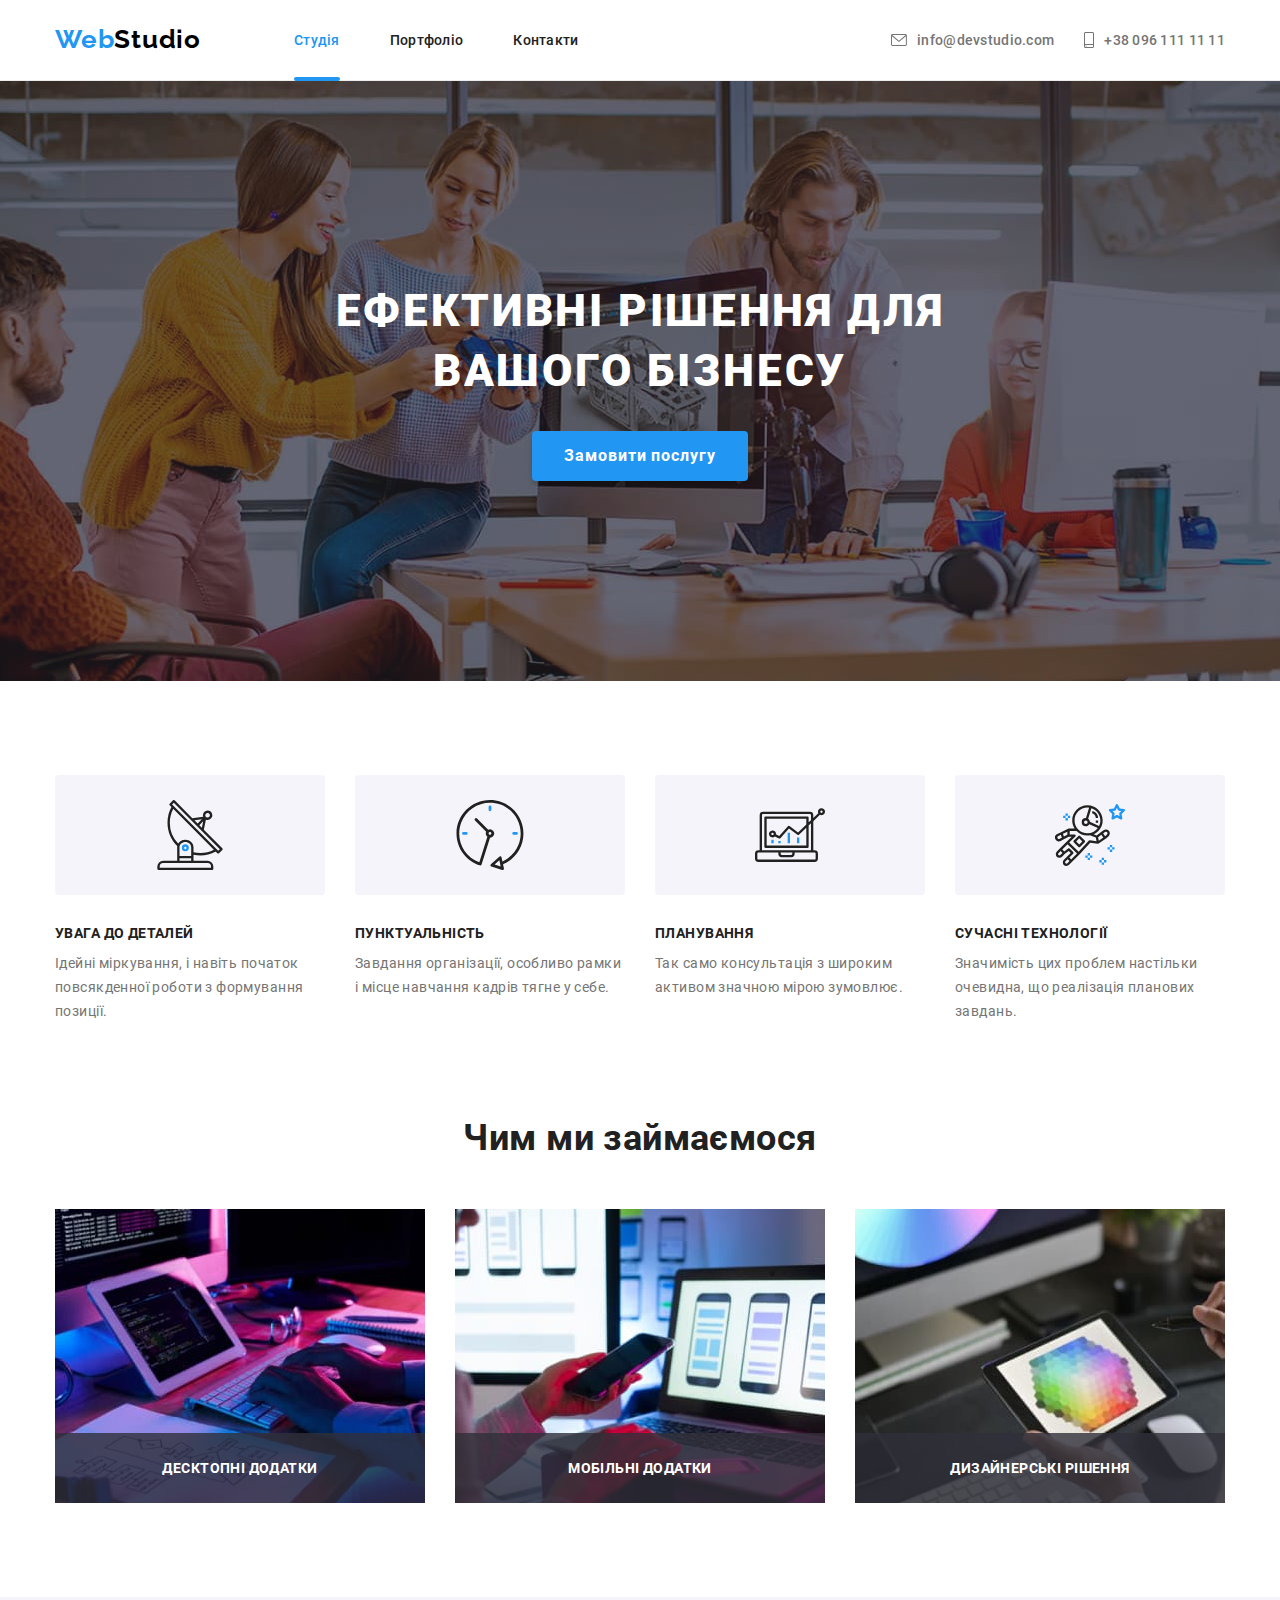
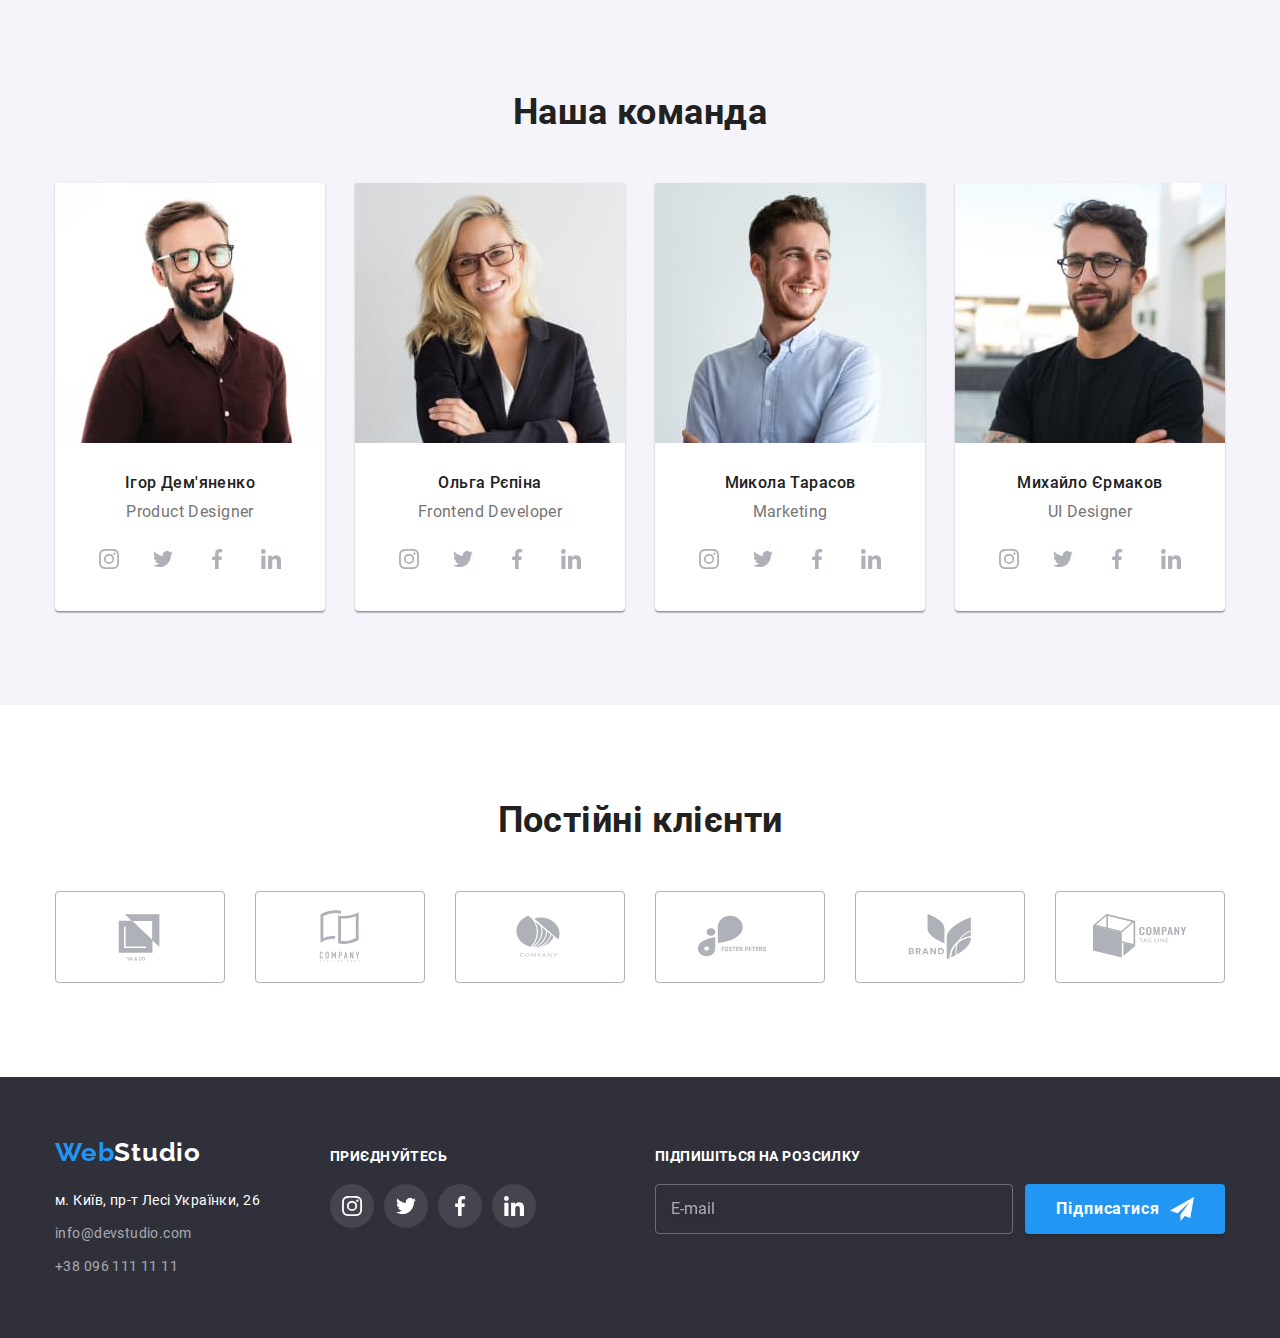
==== commit fabff4c2: "ending" ====
--- a/index.html
+++ b/index.html
@@ -625,7 +625,7 @@
         </div>
       </section>
     </main>
-    <!-- <footer class="footer">
+    <footer class="footer">
       <div class="footer__container container">
         <div class="address-container">
           <a
@@ -730,7 +730,7 @@
           </button>
         </form>
       </div>
-    </footer> -->
+    </footer>
     <div class="backdrop is-hidden" data-modal>
       <div class="modal">
         <button class="close-btn" data-modal-close type="button">
--- a/css/main.min.css
+++ b/css/main.min.css
@@ -1 +1 @@
-@font-face{font-family:"Raleway";font-style:normal;font-weight:400;src:url("../fonts/raleway-v28-latin_cyrillic-ext_cyrillic-regular.eot");src:local(""),url("../fonts/raleway-v28-latin_cyrillic-ext_cyrillic-regular.eot?#iefix") format("embedded-opentype"),url("../fonts/raleway-v28-latin_cyrillic-ext_cyrillic-regular.woff2") format("woff2"),url("../fonts/raleway-v28-latin_cyrillic-ext_cyrillic-regular.woff") format("woff"),url("../fonts/raleway-v28-latin_cyrillic-ext_cyrillic-regular.ttf") format("truetype"),url("../fonts/raleway-v28-latin_cyrillic-ext_cyrillic-regular.svg#Raleway") format("svg")}@font-face{font-family:"Raleway";font-style:normal;font-weight:700;src:url("../fonts/raleway-v28-latin_cyrillic-ext_cyrillic-700.eot");src:local(""),url("../fonts/raleway-v28-latin_cyrillic-ext_cyrillic-700.eot?#iefix") format("embedded-opentype"),url("../fonts/raleway-v28-latin_cyrillic-ext_cyrillic-700.woff2") format("woff2"),url("../fonts/raleway-v28-latin_cyrillic-ext_cyrillic-700.woff") format("woff"),url("../fonts/raleway-v28-latin_cyrillic-ext_cyrillic-700.ttf") format("truetype"),url("../fonts/raleway-v28-latin_cyrillic-ext_cyrillic-700.svg#Raleway") format("svg")}@font-face{font-family:"Roboto";font-style:normal;font-weight:400;src:url("../fonts/roboto-v30-latin_cyrillic-regular.eot");src:local(""),url("../fonts/roboto-v30-latin_cyrillic-regular.eot?#iefix") format("embedded-opentype"),url("../fonts/roboto-v30-latin_cyrillic-regular.woff2") format("woff2"),url("../fonts/roboto-v30-latin_cyrillic-regular.woff") format("woff"),url("../fonts/roboto-v30-latin_cyrillic-regular.ttf") format("truetype"),url("../fonts/roboto-v30-latin_cyrillic-regular.svg#Roboto") format("svg")}@font-face{font-family:"Roboto";font-style:normal;font-weight:500;src:url("../fonts/roboto-v30-latin_cyrillic-500.eot");src:local(""),url("../fonts/roboto-v30-latin_cyrillic-500.eot?#iefix") format("embedded-opentype"),url("../fonts/roboto-v30-latin_cyrillic-500.woff2") format("woff2"),url("../fonts/roboto-v30-latin_cyrillic-500.woff") format("woff"),url("../fonts/roboto-v30-latin_cyrillic-500.ttf") format("truetype"),url("../fonts/roboto-v30-latin_cyrillic-500.svg#Roboto") format("svg")}@font-face{font-family:"Roboto";font-style:normal;font-weight:700;src:url("../fonts/roboto-v30-latin_cyrillic-700.eot");src:local(""),url("../fonts/roboto-v30-latin_cyrillic-700.eot?#iefix") format("embedded-opentype"),url("../fonts/roboto-v30-latin_cyrillic-700.woff2") format("woff2"),url("../fonts/roboto-v30-latin_cyrillic-700.woff") format("woff"),url("../fonts/roboto-v30-latin_cyrillic-700.ttf") format("truetype"),url("../fonts/roboto-v30-latin_cyrillic-700.svg#Roboto") format("svg")}@font-face{font-family:"Roboto";font-style:normal;font-weight:900;src:url("../fonts/roboto-v30-latin_cyrillic-900.eot");src:local(""),url("../fonts/roboto-v30-latin_cyrillic-900.eot?#iefix") format("embedded-opentype"),url("../fonts/roboto-v30-latin_cyrillic-900.woff2") format("woff2"),url("../fonts/roboto-v30-latin_cyrillic-900.woff") format("woff"),url("../fonts/roboto-v30-latin_cyrillic-900.ttf") format("truetype"),url("../fonts/roboto-v30-latin_cyrillic-900.svg#Roboto") format("svg")}/*! modern-normalize v1.1.0 | MIT License | https://github.com/sindresorhus/modern-normalize */*,::after,::before{box-sizing:border-box}html{-moz-tab-size:4;-o-tab-size:4;tab-size:4}html{line-height:1.15;-webkit-text-size-adjust:100%}body{margin:0}body{font-family:system-ui,-apple-system,"Segoe UI",Roboto,Helvetica,Arial,sans-serif,"Apple Color Emoji","Segoe UI Emoji"}hr{height:0;color:inherit}abbr[title]{-webkit-text-decoration:underline dotted;text-decoration:underline dotted}b,strong{font-weight:bolder}code,kbd,pre,samp{font-family:ui-monospace,SFMono-Regular,Consolas,"Liberation Mono",Menlo,monospace;font-size:1em}small{font-size:80%}sub,sup{font-size:75%;line-height:0;position:relative;vertical-align:baseline}sub{bottom:-0.25em}sup{top:-0.5em}table{text-indent:0;border-color:inherit}button,input,optgroup,select,textarea{font-family:inherit;font-size:100%;line-height:1.15;margin:0}button,select{text-transform:none}[type=button],[type=reset],[type=submit],button{-webkit-appearance:button}::-moz-focus-inner{border-style:none;padding:0}:-moz-focusring{outline:1px dotted ButtonText}:-moz-ui-invalid{box-shadow:none}legend{padding:0}progress{vertical-align:baseline}::-webkit-inner-spin-button,::-webkit-outer-spin-button{height:auto}[type=search]{-webkit-appearance:textfield;outline-offset:-2px}::-webkit-search-decoration{-webkit-appearance:none}::-webkit-file-upload-button{-webkit-appearance:button;font:inherit}summary{display:list-item}.hero__title,.hero,.form__button,.container{margin-left:auto;margin-right:auto}.footer-form__button,.clients-list__link,.advantage-list__container,.menu-close-btn,.menu-open-btn,.form__checkbox-label,.socials__link,.close-btn{display:flex;justify-content:center;align-items:center}.menu-close-btn,.menu-open-btn{padding:0;border:none;background-color:rgba(0,0,0,0);cursor:pointer}.visually-hidden{position:absolute;white-space:nowrap;width:1px;height:1px;overflow:hidden;border:0;padding:0;clip:rect(0 0 0 0);-webkit-clip-path:inset(50%);clip-path:inset(50%);margin:-1px}p,h1,h2,h3,h4,h5,h6{margin:0}ul{margin:0;padding-left:0}.image-block{display:block;max-width:100%;height:auto}.list{list-style:none}.link{text-decoration:none}.address{font-style:normal}body{font-family:"Roboto",sans-serif;font-size:14px;letter-spacing:.03em;color:#757575;background-color:#fff}body.modal-open{overflow:hidden}.container{width:100%;padding-left:15px;padding-right:15px}@media screen and (min-width: 480px){.container{width:480px}}@media screen and (min-width: 768px){.container{width:768px}}@media screen and (min-width: 1200px){.container{width:1200px}}.section{padding:60px 0}@media screen and (min-width: 1200px){.section{padding:94px 0}}.icons{fill:currentColor}.section-title{margin-bottom:30px;font-size:28px;line-height:1.1785714286;text-align:center;color:#212121}@media screen and (min-width: 1200px){.section-title{margin-bottom:50px;font-size:36px;line-height:1.1666666667}}.is-hidden{visibility:hidden;opacity:0;pointer-events:none}.no-scroll{overflow:hidden}.logo{font-family:"Raleway",sans-serif;font-weight:700;font-size:23px;line-height:1.2173913043;letter-spacing:.03em}@media screen and (min-width: 1200px){.logo{font-weight:700;font-size:26px;line-height:1.1923076923;letter-spacing:.03em}}.logo--dark{color:#000}.logo--light{color:#fff}.logo__accent{color:#2196f3}.button{min-width:200px;height:50px;padding:0;border:none;border-radius:4px;font-family:inherit;font-weight:700;font-size:16px;line-height:1.875;letter-spacing:.06em;background-color:#2196f3;color:#fff;cursor:pointer}.close-btn{position:absolute;top:8px;right:8px;width:30px;height:30px;padding:0;border:1px solid rgba(0,0,0,.1);border-radius:50%;background-color:rgba(0,0,0,0);cursor:pointer;transition:fill 250ms cubic-bezier(0.4, 0, 0.2, 1)}.close-btn:hover,.close-btn:focus{fill:#2196f3}.socials{display:flex;justify-content:center;gap:10px}.socials__item{width:44px;height:44px}.socials__link{transition:background-color 250ms cubic-bezier(0.4, 0, 0.2, 1);width:100%;height:100%;border-radius:50%}.socials__link:hover,.socials__link:focus{background-color:#2196f3}.socials__icon{transition:fill 250ms cubic-bezier(0.4, 0, 0.2, 1)}.socials__link:hover .socials__icon,.socials__link:focus .socials__icon{fill:#fff}.socials__link--dark{color:#afb1b8}.socials__link--light{color:#fff;background-color:rgba(255,255,255,.1)}.socials__link--light:hover,.socials__link--light:focus{background-color:#2196f3}.backdrop{position:fixed;top:0;left:0;width:100vw;height:100vh;transform:scaleX(1);opacity:1;transition:opacity 250ms cubic-bezier(0.4, 0, 0.2, 1),transform 250ms cubic-bezier(0.4, 0, 0.2, 1),visibility 250ms cubic-bezier(0.4, 0, 0.2, 1);background-color:rgba(0,0,0,.2);overflow-y:scroll}.modal{padding:40px;position:absolute;top:50%;left:50%;width:100%;transform:translate(-50%, -50%);transition:transform 250ms cubic-bezier(0.4, 0, 0.2, 1);background-color:#fff;box-shadow:0px 1px 3px rgba(0,0,0,.12),0px 1px 1px rgba(0,0,0,.14),0px 2px 1px rgba(0,0,0,.2);border-radius:4px}@media screen and (max-width: 354px){.modal{padding:40px 20px}}@media screen and (min-width: 480px){.modal{width:450px;height:609px}}@media screen and (min-width: 1200px){.modal{width:528px;height:581px}}.backdrop.is-hidden .modal{transform:translate(-50%, 100%) scaleX(0)}.modal__text{margin-bottom:12px;font-weight:700;font-size:20px;line-height:1.5;text-align:center;color:#212121}@media screen and (min-width: 1200px){.modal__text{font-weight:700;font-size:20px;line-height:1.15}}.form__label{display:block}.form__label:nth-child(-n+3){margin-bottom:10px}.form__label:nth-child(4){margin-bottom:17px}.form__container{display:block;position:relative}.form__text{display:block;margin-bottom:4px;font-size:12px;line-height:1.1666666667;letter-spacing:.01em}.form__input,.form__textarea{display:block;outline:none;color:#212121}.form__input{width:100%;padding:11px 12px;padding-left:42px;border:1px solid rgba(33,33,33,.2);border-radius:4px;transition:border-color 250ms cubic-bezier(0.4, 0, 0.2, 1)}.form__label:focus-within .form__input:nth-child(-n+3){border-color:#2196f3}.form__icon{position:absolute;top:50%;left:12px;transform:translateY(-50%);fill:#212121;transition:fill 250ms cubic-bezier(0.4, 0, 0.2, 1)}.form__label:focus-within .form__icon{fill:#2196f3}.form__textarea{resize:none;width:100%;min-height:120px;padding:12px 16px;border:1px solid rgba(33,33,33,.2);border-radius:4px;transition:border-color 250ms cubic-bezier(0.4, 0, 0.2, 1)}.form__label:focus-within .form__textarea{border-color:#2196f3}.form__textarea::-moz-placeholder{font-size:14px;line-height:1.1428571429;letter-spacing:.01em;font-size:12px;line-height:1.1666666667;letter-spacing:.01em;color:rgba(117,117,117,.5)}.form__textarea:-ms-input-placeholder{font-size:14px;line-height:1.1428571429;letter-spacing:.01em;font-size:12px;line-height:1.1666666667;letter-spacing:.01em;color:rgba(117,117,117,.5)}.form__textarea::placeholder{font-size:14px;line-height:1.1428571429;letter-spacing:.01em;font-size:12px;line-height:1.1666666667;letter-spacing:.01em;color:rgba(117,117,117,.5)}@media screen and (min-width: 1200px){.form__textarea::-moz-placeholder{font-size:12px;line-height:1.1666666667;letter-spacing:.01em}.form__textarea:-ms-input-placeholder{font-size:12px;line-height:1.1666666667;letter-spacing:.01em}.form__textarea::placeholder{font-size:12px;line-height:1.1666666667;letter-spacing:.01em}}.form__checkbox-label{gap:8.38px;margin-bottom:30px}.checkbox-label__text{margin-bottom:0;font-size:12px;line-height:1.1666666667;letter-spacing:.03em}@media screen and (min-width: 1200px){.checkbox-label__text{font-size:14px;line-height:1.7142857143;letter-spacing:.03em}}.checkbox-label__input{position:absolute;white-space:nowrap;width:1px;height:1px;overflow:hidden;border:0;padding:0;clip:rect(0 0 0 0);-webkit-clip-path:inset(50%);clip-path:inset(50%);margin:-1px}.checkbox-label__icon{border:2px solid #212121;border-radius:2px;fill:rgba(0,0,0,0);transition:fill 250ms cubic-bezier(0.4, 0, 0.2, 1),border-color 250ms cubic-bezier(0.4, 0, 0.2, 1),background-color 250ms cubic-bezier(0.4, 0, 0.2, 1)}.checkbox-label__input:checked+.checkbox-label__icon{fill:#fff;border-color:rgba(0,0,0,0);background-color:#2196f3}.checkbox-label__input:focus+.checkbox-label__icon{outline:1px solid #2196f3}.checkbox-label__link{color:#2196f3;text-decoration:underline;text-underline-offset:3px}.form__button{display:block;min-width:200px;height:50px;box-shadow:0px 4px 4px rgba(0,0,0,.15);transition:background-color 250ms cubic-bezier(0.4, 0, 0.2, 1),box-shadow 250ms cubic-bezier(0.4, 0, 0.2, 1)}.form__button:hover,.form__button:focus{background-color:#188ce8;box-shadow:0px 4px 4px rgba(0,0,0,.15);box-shadow:none}.header{border-bottom:1px solid #ececec}@media screen and (min-width: 768px){.header__container{display:flex;align-items:center}}.header__nav{display:flex;align-items:center}.header__logo{padding:16px 0}@media screen and (min-width: 1200px){.header__logo{padding-top:24px;padding-bottom:25px}}.header__nav-list{display:flex;align-items:center;margin-left:93px;gap:50px}@media screen and (max-width: 767px){.header__nav-list{display:none}}.nav-list__link{display:block;padding:32px 0;font-weight:500;font-size:14px;line-height:1.1428571429;letter-spacing:.02em;transition:color 250ms cubic-bezier(0.4, 0, 0.2, 1);position:relative;color:#212121}.nav-list__link:hover,.nav-list__link:focus{color:#2196f3}.nav-list__link::after{content:"";position:absolute;left:0;transform:scaleX(0);bottom:-1px;width:100%;height:4px;border-radius:2px;background-color:#2196f3;transition:transform 250ms cubic-bezier(0.4, 0, 0.2, 1)}.nav-list__link:hover::after,.nav-list__link:focus::after{transform:scaleX(1)}.nav-list__link--current{color:#2196f3}.nav-list__link--current::after{content:"";position:absolute;left:0;bottom:-1px;transform:scaleX(1);width:100%;height:4px;border-radius:2px;background-color:#2196f3}.header__contacts-list{display:flex;margin-left:auto;align-items:center;gap:30px}@media screen and (max-width: 767px){.header__contacts-list{display:none}}.contacts-list__link{display:flex;align-items:center;color:currentColor;transition:color 250ms cubic-bezier(0.4, 0, 0.2, 1)}.contacts-list__link:hover,.contacts-list__link:focus{color:#2196f3}.contacts-list__link:hover .contacts-list__icon,.contacts-list__link:focus .contacts-list__icon{fill:currentColor}.contacts-list__icon{margin-right:10px}.menu-open-btn{margin-left:auto}@media screen and (min-width: 768px){.menu-open-btn{display:none}}.mob-menu{display:flex;flex-direction:column;justify-content:space-between;position:fixed;top:0;width:100vw;height:100vh;padding:48px 40px;overflow-y:auto;background-color:#fff;box-shadow:0px 4px 8px rgba(0,0,0,.04),0px 2px 4px rgba(0,0,0,.08),0px 1px 3px rgba(0,0,0,.16);opacity:1;visibility:initial;transform:translateY(0);transition:opacity 250ms cubic-bezier(0.4, 0, 0.2, 1) 150ms,visibility 250ms cubic-bezier(0.4, 0, 0.2, 1) 150ms,transform 250ms cubic-bezier(0.4, 0, 0.2, 1)}@media screen and (min-width: 768px){.mob-menu{display:none}}.mob-menu.is-hidden{transform:translateY(-100%)}.menu-close-btn{position:absolute;top:10px;right:15px}.menu-close-btn__icon{transition:fill 250ms cubic-bezier(0.4, 0, 0.2, 1)}.menu-close-btn:hover .menu-close-btn__icon,.menu-close-btn:focus .menu-close-btn__icon{fill:#2196f3}.mob-menu__list{margin-bottom:40px}.menu__item:not(:last-child){margin-bottom:32px}.menu__link{font-weight:500;font-size:40px;line-height:1.175;letter-spacing:.02em;color:#212121;transition:color 250ms cubic-bezier(0.4, 0, 0.2, 1)}.menu__link:hover,.menu__link:focus{color:#2196f3}.menu__link--current{color:#2196f3}.contacts{margin-bottom:64px}.contacts__item:not(:last-child){margin-bottom:32px}.contacts__item:first-child .contacts__link{font-weight:500;font-size:24px;line-height:1.1666666667;letter-spacing:.02em;color:#2196f3}@media screen and (min-width: 410px){.contacts__item:first-child .contacts__link{font-weight:500;font-size:34px;line-height:1.1764705882;letter-spacing:.02em}}.contacts__item:last-child .contacts__link{font-weight:500;font-size:24px;line-height:1.1666666667;letter-spacing:.02em;color:#757575}@media screen and (min-width: 410px){.soc{display:flex}}.soc__item:not(:last-child){margin-bottom:10px}@media screen and (min-width: 410px){.soc__item{padding:0 10px}.soc__item:first-child{padding-left:0;padding-right:10px}.soc__item:last-child{padding-left:10px;padding-right:0}.soc__item:not(:last-child){border-right:1px solid rgba(33,33,33,.2)}}.soc__link{font-weight:500;font-size:24px;line-height:1.1666666667;letter-spacing:.02em;color:#2196f3}@media screen and (min-width: 410px){.soc__link{font-weight:500;font-size:18px;line-height:1.2222222222;letter-spacing:.02em}}.hero{max-width:1600px;padding:118px 0;background-image:linear-gradient(rgba(47, 48, 58, 0.4), rgba(47, 48, 58, 0.4)),url(../../images/img-hero-480.jpg);background-position:center;background-repeat:no-repeat;background-size:cover;background-color:#2f303a;text-align:center}@media screen and (min-device-pixel-ratio: 2),(-webkit-min-device-pixel-ratio: 2),(min-resolution: 192dpi),(min-resolution: 2dppx){.hero{background-image:linear-gradient(rgba(47, 48, 58, 0.4), rgba(47, 48, 58, 0.4)),url(../../images/img-hero-480@2x.jpg)}}@media screen and (min-device-pixel-ratio: 3),(-webkit-min-device-pixel-ratio: 3),(min-resolution: 288dpi),(min-resolution: 3dppx){.hero{background-image:linear-gradient(rgba(47, 48, 58, 0.4), rgba(47, 48, 58, 0.4)),url(../../images/img-hero-480@3x.jpg)}}@media screen and (min-width: 768px){.hero{background-image:linear-gradient(rgba(47, 48, 58, 0.4), rgba(47, 48, 58, 0.4)),url(../../images/img-hero-768.jpg)}}@media screen and (min-width: 768px)and (min-device-pixel-ratio: 2),screen and (min-width: 768px)and (-webkit-min-device-pixel-ratio: 2),screen and (min-width: 768px)and (min-resolution: 192dpi),screen and (min-width: 768px)and (min-resolution: 2dppx){.hero{background-image:linear-gradient(rgba(47, 48, 58, 0.4), rgba(47, 48, 58, 0.4)),url(../../images/img-hero-768@2x.jpg)}}@media screen and (min-width: 768px)and (min-device-pixel-ratio: 3),screen and (min-width: 768px)and (-webkit-min-device-pixel-ratio: 3),screen and (min-width: 768px)and (min-resolution: 288dpi),screen and (min-width: 768px)and (min-resolution: 3dppx){.hero{background-image:linear-gradient(rgba(47, 48, 58, 0.4), rgba(47, 48, 58, 0.4)),url(../../images/img-hero-768@3x.jpg)}}@media screen and (min-width: 1200px){.hero{padding:200px 0;background-image:linear-gradient(rgba(47, 48, 58, 0.4), rgba(47, 48, 58, 0.4)),url(../../images/img-hero-1200.jpg)}}@media screen and (min-width: 1200px)and (min-device-pixel-ratio: 2),screen and (min-width: 1200px)and (-webkit-min-device-pixel-ratio: 2),screen and (min-width: 1200px)and (min-resolution: 192dpi),screen and (min-width: 1200px)and (min-resolution: 2dppx){.hero{background-image:linear-gradient(rgba(47, 48, 58, 0.4), rgba(47, 48, 58, 0.4)),url(../../images/img-hero-1200@2x.jpg)}}@media screen and (min-width: 1200px)and (min-device-pixel-ratio: 3),screen and (min-width: 1200px)and (-webkit-min-device-pixel-ratio: 3),screen and (min-width: 1200px)and (min-resolution: 288dpi),screen and (min-width: 1200px)and (min-resolution: 3dppx){.hero{background-image:linear-gradient(rgba(47, 48, 58, 0.4), rgba(47, 48, 58, 0.4)),url(../../images/img-hero-1200@3x.jpg)}}.hero__title{max-width:360px;margin-bottom:30px;font-weight:900;font-size:26px;line-height:1.6153846154;letter-spacing:.06em;text-transform:uppercase;color:#fff}@media screen and (min-width: 1200px){.hero__title{max-width:696px;font-weight:900;font-size:44px;line-height:1.3636363636;letter-spacing:.06em}}.hero__button{box-shadow:0px 4px 4px rgba(0,0,0,.15);transition:background-color 250ms cubic-bezier(0.4, 0, 0.2, 1)}@media screen and (min-width: 1200px){.hero__button{min-width:216px}}.hero__button:hover,.hero__button:focus{background-color:#188ce8}.advantage-list{display:flex;flex-wrap:wrap;gap:30px}.advantage-list__item{width:100%}@media screen and (min-width: 768px){.advantage-list__item{width:calc((100% - 30px)/2)}}@media screen and (min-width: 1200px){.advantage-list__item{width:calc((100% - 90px)/4)}}.advantage-list__container{width:100%;height:120px;margin-bottom:30px;background-color:#f5f4fa;border-radius:4px}.advantage-list__title{margin-bottom:10px;font-size:14px;line-height:1.1428571429;color:#212121}@media screen and (max-width: 767px){.advantage-list__title{text-align:center}}.advantage-list__text{line-height:1.7142857143}.works{padding-top:0}@media screen and (max-width: 1199px){.works{position:absolute;white-space:nowrap;width:1px;height:1px;overflow:hidden;border:0;padding:0;clip:rect(0 0 0 0);-webkit-clip-path:inset(50%);clip-path:inset(50%);margin:-1px}}.works-list{display:flex;gap:30px}.works-list__item{position:relative;width:calc((100% - 60px)/3)}.works-list__text{position:absolute;width:100%;bottom:0;padding:27px 0;text-align:center;font-weight:700;font-size:14px;line-height:1.1428571429;text-transform:uppercase;color:#fff;background-color:rgba(47,48,58,.8)}.teams{background-color:#f5f4fa}.cards{display:flex;flex-wrap:wrap;gap:30px}.cards__item{width:100%;background-color:#fff;box-shadow:0px 1px 3px rgba(0,0,0,.12),0px 1px 1px rgba(0,0,0,.14),0px 2px 1px rgba(0,0,0,.2);border-radius:0px 0px 4px 4px}@media screen and (min-width: 768px){.cards__item{width:calc((100% - 30px)/2)}}@media screen and (min-width: 1200px){.cards__item{width:calc((100% - 90px)/4)}}.cards__container{padding:30px 0;text-align:center}.cards__title{margin-bottom:10px;font-weight:500;font-size:16px;line-height:1.1875;color:#212121}.cards__text{margin-bottom:16px;font-size:16px;line-height:1.1875}.clients-list{display:flex;justify-content:center;flex-wrap:wrap;gap:30px}.clients-list__item{width:calc((100% - 30px)/2);height:92px}@media screen and (min-width: 768px){.clients-list__item{width:calc((100% - 60px)/3)}}@media screen and (min-width: 1200px){.clients-list__item{width:calc((100% - 150px)/6)}}.clients-list__link{width:100%;height:100%;border:1px solid #afb1b8;border-radius:4px;color:#afb1b8;transition:border-color 250ms cubic-bezier(0.4, 0, 0.2, 1)}.clients-list__link:hover,.clients-list__link:focus{border-color:#2196f3}.clients-list__link:hover .clients-list__icon,.clients-list__link:focus .clients-list__icon{fill:#2196f3}.clients-list__icon{transition:fill 250ms cubic-bezier(0.4, 0, 0.2, 1)}.filter{display:flex;flex-wrap:wrap;-moz-column-gap:8px;column-gap:8px;margin-bottom:40px}@media screen and (max-width: 767px){.filter{row-gap:15px;max-width:326px}}@media screen and (min-width: 768px){.filter{margin-bottom:30px;justify-content:center}}@media screen and (min-width: 1200px){.filter{margin-bottom:50px}}.filter__button{padding:6px 22px;font-weight:500;font-size:16px;line-height:1.625;letter-spacing:.03em;background-color:#f5f4fa;color:#212121;border:none;border-radius:4px;font-family:inherit;cursor:pointer;transition:background-color 250ms cubic-bezier(0.4, 0, 0.2, 1),color 250ms cubic-bezier(0.4, 0, 0.2, 1),box-shadow 250ms cubic-bezier(0.4, 0, 0.2, 1)}.filter__item:first-child .filter__button{padding:6px 24.8px}.filter__button:hover,.filter__button:focus{background-color:#2196f3;color:#fff;box-shadow:0px 3px 1px rgba(0,0,0,.1),0px 1px 2px rgba(0,0,0,.08),0px 2px 2px rgba(0,0,0,.12)}.products{display:flex;flex-wrap:wrap;align-items:stretch;gap:30px}.products__item{width:100%;border:1px solid #eee}@media screen and (min-width: 768px){.products__item{width:calc((100% - 30px)/2)}}@media screen and (min-width: 1200px){.products__item{width:calc((100% - 60px)/3)}}.products__link{display:block;height:100%;transition:box-shadow 250ms cubic-bezier(0.4, 0, 0.2, 1)}.products__link:hover,.products__link:focus{box-shadow:0px 1px 1px rgba(0,0,0,.12),0px 4px 4px rgba(0,0,0,.06),1px 4px 6px rgba(0,0,0,.16)}.products__link:hover .thumb__text,.products__link:focus .thumb__text{transform:translateY(0)}.products__thumb{position:relative;overflow:hidden}.thumb__text{position:absolute;top:0;left:0;width:100%;height:100%;display:flex;align-items:center;padding:0 24px;transform:translateY(100%);transition:transform 250ms cubic-bezier(0.4, 0, 0.2, 1);font-size:18px;line-height:1.5555555556;color:#fff;background-color:rgba(33,150,243,.9)}@media screen and (max-width: 330px){.thumb__text{font-size:16px;line-height:1.625}}.products__container{padding:20px 24px;background-color:#fff}.products__title{margin-bottom:4px;font-size:18px;line-height:2;letter-spacing:.06em;color:#212121}.products__text{font-size:16px;line-height:1.875;color:#757575}.footer{padding:60px 0;background-color:#2f303a}.footer__container{display:flex;align-items:baseline}.footer__logo{display:block;margin-bottom:20px}.address-list__item:not(:last-child){margin-bottom:9px}.address-list__link{transition:color 250ms cubic-bezier(0.4, 0, 0.2, 1);line-height:1.7142857143;color:rgba(255,255,255,.6)}.address-list__link:hover,.address-list__link:focus{color:#2196f3}.address-list__link--light{color:#fff}.footer__socials-container{margin-left:70px}.socials-container__text{margin-bottom:20px;font-weight:700;font-size:14px;line-height:1.1428571429;text-transform:uppercase;color:#fff}.footer-form{display:flex;gap:12px;margin-left:auto}.footer-form__text{display:block;margin-bottom:20px;font-weight:700;font-size:14px;line-height:1.1428571429;text-transform:uppercase;color:#fff}.footer-form__input{width:358px;padding:16px 16px;border:1px solid rgba(255,255,255,.3);filter:drop-shadow(0px 4px 4px rgba(0, 0, 0, 0.15));border-radius:4px;color:#fff;background-color:rgba(0,0,0,0)}.footer-form__input::-moz-placeholder{font-size:16px;line-height:1.25;color:rgba(255,255,255,.6);background-color:rgba(0,0,0,0)}.footer-form__input:-ms-input-placeholder{font-size:16px;line-height:1.25;color:rgba(255,255,255,.6);background-color:rgba(0,0,0,0)}.footer-form__input::placeholder{font-size:16px;line-height:1.25;color:rgba(255,255,255,.6);background-color:rgba(0,0,0,0)}.footer-form__button{align-self:flex-end;gap:10px;min-width:200px;height:50px;box-shadow:0px 4px 4px rgba(0,0,0,.15)}/*# sourceMappingURL=main.min.css.map */+@font-face{font-family:"Raleway";font-style:normal;font-weight:400;src:url("../fonts/raleway-v28-latin_cyrillic-ext_cyrillic-regular.eot");src:local(""),url("../fonts/raleway-v28-latin_cyrillic-ext_cyrillic-regular.eot?#iefix") format("embedded-opentype"),url("../fonts/raleway-v28-latin_cyrillic-ext_cyrillic-regular.woff2") format("woff2"),url("../fonts/raleway-v28-latin_cyrillic-ext_cyrillic-regular.woff") format("woff"),url("../fonts/raleway-v28-latin_cyrillic-ext_cyrillic-regular.ttf") format("truetype"),url("../fonts/raleway-v28-latin_cyrillic-ext_cyrillic-regular.svg#Raleway") format("svg")}@font-face{font-family:"Raleway";font-style:normal;font-weight:700;src:url("../fonts/raleway-v28-latin_cyrillic-ext_cyrillic-700.eot");src:local(""),url("../fonts/raleway-v28-latin_cyrillic-ext_cyrillic-700.eot?#iefix") format("embedded-opentype"),url("../fonts/raleway-v28-latin_cyrillic-ext_cyrillic-700.woff2") format("woff2"),url("../fonts/raleway-v28-latin_cyrillic-ext_cyrillic-700.woff") format("woff"),url("../fonts/raleway-v28-latin_cyrillic-ext_cyrillic-700.ttf") format("truetype"),url("../fonts/raleway-v28-latin_cyrillic-ext_cyrillic-700.svg#Raleway") format("svg")}@font-face{font-family:"Roboto";font-style:normal;font-weight:400;src:url("../fonts/roboto-v30-latin_cyrillic-regular.eot");src:local(""),url("../fonts/roboto-v30-latin_cyrillic-regular.eot?#iefix") format("embedded-opentype"),url("../fonts/roboto-v30-latin_cyrillic-regular.woff2") format("woff2"),url("../fonts/roboto-v30-latin_cyrillic-regular.woff") format("woff"),url("../fonts/roboto-v30-latin_cyrillic-regular.ttf") format("truetype"),url("../fonts/roboto-v30-latin_cyrillic-regular.svg#Roboto") format("svg")}@font-face{font-family:"Roboto";font-style:normal;font-weight:500;src:url("../fonts/roboto-v30-latin_cyrillic-500.eot");src:local(""),url("../fonts/roboto-v30-latin_cyrillic-500.eot?#iefix") format("embedded-opentype"),url("../fonts/roboto-v30-latin_cyrillic-500.woff2") format("woff2"),url("../fonts/roboto-v30-latin_cyrillic-500.woff") format("woff"),url("../fonts/roboto-v30-latin_cyrillic-500.ttf") format("truetype"),url("../fonts/roboto-v30-latin_cyrillic-500.svg#Roboto") format("svg")}@font-face{font-family:"Roboto";font-style:normal;font-weight:700;src:url("../fonts/roboto-v30-latin_cyrillic-700.eot");src:local(""),url("../fonts/roboto-v30-latin_cyrillic-700.eot?#iefix") format("embedded-opentype"),url("../fonts/roboto-v30-latin_cyrillic-700.woff2") format("woff2"),url("../fonts/roboto-v30-latin_cyrillic-700.woff") format("woff"),url("../fonts/roboto-v30-latin_cyrillic-700.ttf") format("truetype"),url("../fonts/roboto-v30-latin_cyrillic-700.svg#Roboto") format("svg")}@font-face{font-family:"Roboto";font-style:normal;font-weight:900;src:url("../fonts/roboto-v30-latin_cyrillic-900.eot");src:local(""),url("../fonts/roboto-v30-latin_cyrillic-900.eot?#iefix") format("embedded-opentype"),url("../fonts/roboto-v30-latin_cyrillic-900.woff2") format("woff2"),url("../fonts/roboto-v30-latin_cyrillic-900.woff") format("woff"),url("../fonts/roboto-v30-latin_cyrillic-900.ttf") format("truetype"),url("../fonts/roboto-v30-latin_cyrillic-900.svg#Roboto") format("svg")}/*! modern-normalize v1.1.0 | MIT License | https://github.com/sindresorhus/modern-normalize */*,::after,::before{box-sizing:border-box}html{-moz-tab-size:4;-o-tab-size:4;tab-size:4}html{line-height:1.15;-webkit-text-size-adjust:100%}body{margin:0}body{font-family:system-ui,-apple-system,"Segoe UI",Roboto,Helvetica,Arial,sans-serif,"Apple Color Emoji","Segoe UI Emoji"}hr{height:0;color:inherit}abbr[title]{-webkit-text-decoration:underline dotted;text-decoration:underline dotted}b,strong{font-weight:bolder}code,kbd,pre,samp{font-family:ui-monospace,SFMono-Regular,Consolas,"Liberation Mono",Menlo,monospace;font-size:1em}small{font-size:80%}sub,sup{font-size:75%;line-height:0;position:relative;vertical-align:baseline}sub{bottom:-0.25em}sup{top:-0.5em}table{text-indent:0;border-color:inherit}button,input,optgroup,select,textarea{font-family:inherit;font-size:100%;line-height:1.15;margin:0}button,select{text-transform:none}[type=button],[type=reset],[type=submit],button{-webkit-appearance:button}::-moz-focus-inner{border-style:none;padding:0}:-moz-focusring{outline:1px dotted ButtonText}:-moz-ui-invalid{box-shadow:none}legend{padding:0}progress{vertical-align:baseline}::-webkit-inner-spin-button,::-webkit-outer-spin-button{height:auto}[type=search]{-webkit-appearance:textfield;outline-offset:-2px}::-webkit-search-decoration{-webkit-appearance:none}::-webkit-file-upload-button{-webkit-appearance:button;font:inherit}summary{display:list-item}.hero__title,.hero,.form__button,.container{margin-left:auto;margin-right:auto}.footer-form__button,.clients-list__link,.advantage-list__container,.menu-close-btn,.menu-open-btn,.form__checkbox-label,.socials__link,.close-btn{display:flex;justify-content:center;align-items:center}.menu-close-btn,.menu-open-btn{padding:0;border:none;background-color:rgba(0,0,0,0);cursor:pointer}.visually-hidden{position:absolute;white-space:nowrap;width:1px;height:1px;overflow:hidden;border:0;padding:0;clip:rect(0 0 0 0);-webkit-clip-path:inset(50%);clip-path:inset(50%);margin:-1px}p,h1,h2,h3,h4,h5,h6{margin:0}ul{margin:0;padding-left:0}.image-block{display:block;max-width:100%;height:auto}.list{list-style:none}.link{text-decoration:none}.address{font-style:normal}body{font-family:"Roboto",sans-serif;font-size:14px;letter-spacing:.03em;color:#757575;background-color:#fff}body.modal-open{overflow:hidden}.container{width:100%;padding-left:15px;padding-right:15px}@media screen and (min-width: 480px){.container{width:480px}}@media screen and (min-width: 768px){.container{width:768px}}@media screen and (min-width: 1200px){.container{width:1200px}}.section{padding:60px 0}@media screen and (min-width: 1200px){.section{padding:94px 0}}.icons{fill:currentColor}.section-title{margin-bottom:30px;font-size:28px;line-height:1.1785714286;text-align:center;color:#212121}@media screen and (min-width: 1200px){.section-title{margin-bottom:50px;font-size:36px;line-height:1.1666666667}}.is-hidden{visibility:hidden;opacity:0;pointer-events:none}.no-scroll{overflow:hidden}.logo{font-family:"Raleway",sans-serif;font-weight:700;font-size:24px;line-height:1.1666666667;letter-spacing:.03em}@media screen and (min-width: 1200px){.logo{font-weight:700;font-size:26px;line-height:1.1923076923;letter-spacing:.03em}}.logo--dark{color:#000}.logo--light{color:#fff}.logo__accent{color:#2196f3}.button{min-width:200px;height:50px;padding:0;border:none;border-radius:4px;font-family:inherit;font-weight:700;font-size:16px;line-height:1.875;letter-spacing:.06em;background-color:#2196f3;color:#fff;cursor:pointer}.close-btn{position:absolute;top:8px;right:8px;width:30px;height:30px;padding:0;border:1px solid rgba(0,0,0,.1);border-radius:50%;background-color:rgba(0,0,0,0);cursor:pointer;transition:fill 250ms cubic-bezier(0.4, 0, 0.2, 1)}.close-btn:hover,.close-btn:focus{fill:#2196f3}.socials{display:flex;justify-content:center;gap:10px}.socials__item{width:44px;height:44px}.socials__link{transition:background-color 250ms cubic-bezier(0.4, 0, 0.2, 1);width:100%;height:100%;border-radius:50%}.socials__link:hover,.socials__link:focus{background-color:#2196f3}.socials__icon{transition:fill 250ms cubic-bezier(0.4, 0, 0.2, 1)}.socials__link:hover .socials__icon,.socials__link:focus .socials__icon{fill:#fff}.socials__link--dark{color:#afb1b8}.socials__link--light{color:#fff;background-color:rgba(255,255,255,.1)}.socials__link--light:hover,.socials__link--light:focus{background-color:#2196f3}.backdrop{position:fixed;top:0;left:0;width:100vw;height:100vh;transform:scaleX(1);transition:opacity 250ms cubic-bezier(0.4, 0, 0.2, 1),transform 250ms cubic-bezier(0.4, 0, 0.2, 1),visibility 250ms cubic-bezier(0.4, 0, 0.2, 1);background-color:rgba(0,0,0,.2);overflow-y:scroll}.backdrop.is-hidden{transform:scaleX(0)}.modal{padding:40px;position:absolute;top:50%;left:50%;width:100%;transform:translate(-50%, -50%);transition:transform 250ms cubic-bezier(0.4, 0, 0.2, 1);background-color:#fff;box-shadow:0px 1px 3px rgba(0,0,0,.12),0px 1px 1px rgba(0,0,0,.14),0px 2px 1px rgba(0,0,0,.2);border-radius:4px}@media screen and (max-width: 354px){.modal{padding:40px 20px}}@media screen and (min-width: 480px){.modal{width:450px;height:609px}}@media screen and (min-width: 1200px){.modal{width:528px;height:581px}}.backdrop.is-hidden .modal{transform:translate(-50%, 100%)}.modal__text{margin-bottom:12px;font-weight:700;font-size:20px;line-height:1.5;text-align:center;color:#212121}@media screen and (min-width: 1200px){.modal__text{font-weight:700;font-size:20px;line-height:1.15}}.form__label{display:block}.form__label:nth-child(-n+3){margin-bottom:10px}.form__label:nth-child(4){margin-bottom:17px}.form__container{display:block;position:relative}.form__text{display:block;margin-bottom:4px;font-size:12px;line-height:1.1666666667;letter-spacing:.01em}.form__input,.form__textarea{display:block;outline:none;color:#212121}.form__input{width:100%;padding:11px 12px;padding-left:42px;border:1px solid rgba(33,33,33,.2);border-radius:4px;transition:border-color 250ms cubic-bezier(0.4, 0, 0.2, 1)}.form__label:focus-within .form__input:nth-child(-n+3){border-color:#2196f3}.form__icon{position:absolute;top:50%;left:12px;transform:translateY(-50%);fill:#212121;transition:fill 250ms cubic-bezier(0.4, 0, 0.2, 1)}.form__label:focus-within .form__icon{fill:#2196f3}.form__textarea{resize:none;width:100%;min-height:120px;padding:12px 16px;border:1px solid rgba(33,33,33,.2);border-radius:4px;transition:border-color 250ms cubic-bezier(0.4, 0, 0.2, 1)}.form__label:focus-within .form__textarea{border-color:#2196f3}.form__textarea::-moz-placeholder{font-size:14px;line-height:1.1428571429;letter-spacing:.01em;font-size:12px;line-height:1.1666666667;letter-spacing:.01em;color:rgba(117,117,117,.5)}.form__textarea:-ms-input-placeholder{font-size:14px;line-height:1.1428571429;letter-spacing:.01em;font-size:12px;line-height:1.1666666667;letter-spacing:.01em;color:rgba(117,117,117,.5)}.form__textarea::placeholder{font-size:14px;line-height:1.1428571429;letter-spacing:.01em;font-size:12px;line-height:1.1666666667;letter-spacing:.01em;color:rgba(117,117,117,.5)}@media screen and (min-width: 1200px){.form__textarea::-moz-placeholder{font-size:12px;line-height:1.1666666667;letter-spacing:.01em}.form__textarea:-ms-input-placeholder{font-size:12px;line-height:1.1666666667;letter-spacing:.01em}.form__textarea::placeholder{font-size:12px;line-height:1.1666666667;letter-spacing:.01em}}.form__checkbox-label{gap:8.38px;margin-bottom:30px}.checkbox-label__text{margin-bottom:0;font-size:12px;line-height:1.1666666667;letter-spacing:.03em}@media screen and (min-width: 1200px){.checkbox-label__text{font-size:14px;line-height:1.7142857143;letter-spacing:.03em}}.checkbox-label__input{position:absolute;white-space:nowrap;width:1px;height:1px;overflow:hidden;border:0;padding:0;clip:rect(0 0 0 0);-webkit-clip-path:inset(50%);clip-path:inset(50%);margin:-1px}.checkbox-label__icon{border:2px solid #212121;border-radius:2px;fill:rgba(0,0,0,0);transition:fill 250ms cubic-bezier(0.4, 0, 0.2, 1),border-color 250ms cubic-bezier(0.4, 0, 0.2, 1),background-color 250ms cubic-bezier(0.4, 0, 0.2, 1)}.checkbox-label__input:checked+.checkbox-label__icon{fill:#fff;border-color:rgba(0,0,0,0);background-color:#2196f3}.checkbox-label__input:focus+.checkbox-label__icon{outline:1px solid #2196f3}.checkbox-label__link{color:#2196f3;text-decoration:underline;text-underline-offset:3px}.form__button{display:block;min-width:200px;height:50px;box-shadow:0px 4px 4px rgba(0,0,0,.15);transition:background-color 250ms cubic-bezier(0.4, 0, 0.2, 1),box-shadow 250ms cubic-bezier(0.4, 0, 0.2, 1)}.form__button:hover,.form__button:focus{background-color:#188ce8;box-shadow:0px 4px 4px rgba(0,0,0,.15);box-shadow:none}.menu-open-btn{margin-left:auto}@media screen and (min-width: 768px){.menu-open-btn{display:none}}.mob-menu{display:flex;flex-direction:column;justify-content:space-between;position:fixed;top:0;width:100vw;height:100vh;padding:48px 40px;overflow-y:auto;background-color:#fff;box-shadow:0px 4px 8px rgba(0,0,0,.04),0px 2px 4px rgba(0,0,0,.08),0px 1px 3px rgba(0,0,0,.16);transform:translateY(0);transition:opacity 250ms cubic-bezier(0.4, 0, 0.2, 1) 150ms,visibility 250ms cubic-bezier(0.4, 0, 0.2, 1) 150ms,transform 250ms cubic-bezier(0.4, 0, 0.2, 1)}@media screen and (min-width: 768px){.mob-menu{display:none}}.mob-menu.is-hidden{transform:translateY(-100%)}.menu-close-btn{position:absolute;top:10px;right:15px}.menu-close-btn__icon{transition:fill 250ms cubic-bezier(0.4, 0, 0.2, 1)}.menu-close-btn:hover .menu-close-btn__icon,.menu-close-btn:focus .menu-close-btn__icon{fill:#2196f3}.mob-menu__list{margin-bottom:40px}.menu__item:not(:last-child){margin-bottom:32px}.menu__link{font-weight:500;font-size:40px;line-height:1.175;letter-spacing:.02em;color:#212121;transition:color 250ms cubic-bezier(0.4, 0, 0.2, 1)}.menu__link:hover,.menu__link:focus{color:#2196f3}.menu__link--current{color:#2196f3}.contacts{margin-bottom:64px}.contacts__item:not(:last-child){margin-bottom:32px}.contacts__item:first-child .contacts__link{font-weight:500;font-size:24px;line-height:1.1666666667;letter-spacing:.02em;color:#2196f3}@media screen and (min-width: 410px){.contacts__item:first-child .contacts__link{font-weight:500;font-size:34px;line-height:1.1764705882;letter-spacing:.02em}}.contacts__item:last-child .contacts__link{font-weight:500;font-size:24px;line-height:1.1666666667;letter-spacing:.02em;color:#757575}@media screen and (min-width: 410px){.soc{display:flex}}.soc__item:not(:last-child){margin-bottom:10px}@media screen and (min-width: 410px){.soc__item{padding:0 10px}.soc__item:first-child{padding-left:0;padding-right:10px}.soc__item:last-child{padding-left:10px;padding-right:0}.soc__item:not(:last-child){border-right:1px solid rgba(33,33,33,.2)}}.soc__link{font-weight:500;font-size:24px;line-height:1.1666666667;letter-spacing:.02em;color:#2196f3}@media screen and (min-width: 410px){.soc__link{font-weight:500;font-size:18px;line-height:1.2222222222;letter-spacing:.02em}}.header{border-bottom:1px solid #ececec}@media screen and (min-width: 768px){.header__container{display:flex;align-items:center}}@media screen and (min-width: 768px)and (max-width: 1199px){.header__container{justify-content:space-between}}.header__nav{display:flex;align-items:center}.header__logo{padding:16px 0}@media screen and (min-width: 768px){.header__logo{padding-top:24px;padding-bottom:25px}}.header__nav-list{display:flex;align-items:center;gap:50px}@media screen and (max-width: 767px){.header__nav-list{display:none}}@media screen and (min-width: 768px){.header__nav-list{margin-left:88px}}@media screen and (min-width: 1200px){.header__nav-list{margin-left:93px}}.nav-list__link{display:block;padding:32px 0;font-weight:500;font-size:14px;line-height:1.1428571429;letter-spacing:.02em;transition:color 250ms cubic-bezier(0.4, 0, 0.2, 1);position:relative;color:#212121}.nav-list__link:hover,.nav-list__link:focus{color:#2196f3}.nav-list__link::after{content:"";position:absolute;left:0;transform:scaleX(0);bottom:-1px;width:100%;height:4px;border-radius:2px;background-color:#2196f3;transition:transform 250ms cubic-bezier(0.4, 0, 0.2, 1)}.nav-list__link:hover::after,.nav-list__link:focus::after{transform:scaleX(1)}.nav-list__link--current{color:#2196f3}.nav-list__link--current::after{content:"";position:absolute;left:0;bottom:-1px;transform:scaleX(1);width:100%;height:4px;border-radius:2px;background-color:#2196f3}.header__contacts-list{display:flex;margin-left:auto}@media screen and (max-width: 767px){.header__contacts-list{display:none}}@media screen and (min-width: 768px){.header__contacts-list{gap:10px}}@media screen and (min-width: 768px)and (max-width: 1199px){.header__contacts-list{flex-direction:column;align-items:flex-start}}@media screen and (min-width: 1200px){.header__contacts-list{gap:30px}}.contacts-list__link{display:flex;align-items:center;color:currentColor;transition:color 250ms cubic-bezier(0.4, 0, 0.2, 1);font-weight:500;font-size:12px;line-height:1.1666666667;letter-spacing:.02em}@media screen and (min-width: 1200px){.contacts-list__link{font-weight:500;font-size:14px;line-height:1.1428571429;letter-spacing:.02em}}.contacts-list__link:hover,.contacts-list__link:focus{color:#2196f3}.contacts-list__link:hover .contacts-list__icon,.contacts-list__link:focus .contacts-list__icon{fill:currentColor}.contacts-list__icon{margin-right:8px}@media screen and (min-width: 1200px){.contacts-list__icon{margin-right:10px}}.hero{max-width:1600px;padding:118px 0;background-image:linear-gradient(rgba(47, 48, 58, 0.4), rgba(47, 48, 58, 0.4)),url(../../images/img-hero-480.jpg);background-position:center;background-repeat:no-repeat;background-size:cover;background-color:#2f303a;text-align:center}@media screen and (min-device-pixel-ratio: 2),(-webkit-min-device-pixel-ratio: 2),(min-resolution: 192dpi),(min-resolution: 2dppx){.hero{background-image:linear-gradient(rgba(47, 48, 58, 0.4), rgba(47, 48, 58, 0.4)),url(../../images/img-hero-480@2x.jpg)}}@media screen and (min-device-pixel-ratio: 3),(-webkit-min-device-pixel-ratio: 3),(min-resolution: 288dpi),(min-resolution: 3dppx){.hero{background-image:linear-gradient(rgba(47, 48, 58, 0.4), rgba(47, 48, 58, 0.4)),url(../../images/img-hero-480@3x.jpg)}}@media screen and (min-width: 768px){.hero{background-image:linear-gradient(rgba(47, 48, 58, 0.4), rgba(47, 48, 58, 0.4)),url(../../images/img-hero-768.jpg)}}@media screen and (min-width: 768px)and (min-device-pixel-ratio: 2),screen and (min-width: 768px)and (-webkit-min-device-pixel-ratio: 2),screen and (min-width: 768px)and (min-resolution: 192dpi),screen and (min-width: 768px)and (min-resolution: 2dppx){.hero{background-image:linear-gradient(rgba(47, 48, 58, 0.4), rgba(47, 48, 58, 0.4)),url(../../images/img-hero-768@2x.jpg)}}@media screen and (min-width: 768px)and (min-device-pixel-ratio: 3),screen and (min-width: 768px)and (-webkit-min-device-pixel-ratio: 3),screen and (min-width: 768px)and (min-resolution: 288dpi),screen and (min-width: 768px)and (min-resolution: 3dppx){.hero{background-image:linear-gradient(rgba(47, 48, 58, 0.4), rgba(47, 48, 58, 0.4)),url(../../images/img-hero-768@3x.jpg)}}@media screen and (min-width: 1200px){.hero{padding:200px 0;background-image:linear-gradient(rgba(47, 48, 58, 0.4), rgba(47, 48, 58, 0.4)),url(../../images/img-hero-1200.jpg)}}@media screen and (min-width: 1200px)and (min-device-pixel-ratio: 2),screen and (min-width: 1200px)and (-webkit-min-device-pixel-ratio: 2),screen and (min-width: 1200px)and (min-resolution: 192dpi),screen and (min-width: 1200px)and (min-resolution: 2dppx){.hero{background-image:linear-gradient(rgba(47, 48, 58, 0.4), rgba(47, 48, 58, 0.4)),url(../../images/img-hero-1200@2x.jpg)}}@media screen and (min-width: 1200px)and (min-device-pixel-ratio: 3),screen and (min-width: 1200px)and (-webkit-min-device-pixel-ratio: 3),screen and (min-width: 1200px)and (min-resolution: 288dpi),screen and (min-width: 1200px)and (min-resolution: 3dppx){.hero{background-image:linear-gradient(rgba(47, 48, 58, 0.4), rgba(47, 48, 58, 0.4)),url(../../images/img-hero-1200@3x.jpg)}}.hero__title{max-width:360px;margin-bottom:30px;font-weight:900;font-size:26px;line-height:1.6153846154;letter-spacing:.06em;text-transform:uppercase;color:#fff}@media screen and (min-width: 1200px){.hero__title{max-width:696px;font-weight:900;font-size:44px;line-height:1.3636363636;letter-spacing:.06em}}.hero__button{box-shadow:0px 4px 4px rgba(0,0,0,.15);transition:background-color 250ms cubic-bezier(0.4, 0, 0.2, 1)}@media screen and (min-width: 1200px){.hero__button{min-width:216px}}.hero__button:hover,.hero__button:focus{background-color:#188ce8}.advantage-list{display:flex;flex-wrap:wrap;gap:30px}.advantage-list__item{width:100%}@media screen and (min-width: 768px){.advantage-list__item{width:calc((100% - 30px)/2)}}@media screen and (min-width: 1200px){.advantage-list__item{width:calc((100% - 90px)/4)}}.advantage-list__container{width:100%;height:120px;margin-bottom:30px;background-color:#f5f4fa;border-radius:4px}.advantage-list__title{margin-bottom:10px;font-size:14px;line-height:1.1428571429;color:#212121}@media screen and (max-width: 767px){.advantage-list__title{text-align:center}}.advantage-list__text{line-height:1.7142857143}.works{padding-top:0}@media screen and (max-width: 1199px){.works{position:absolute;white-space:nowrap;width:1px;height:1px;overflow:hidden;border:0;padding:0;clip:rect(0 0 0 0);-webkit-clip-path:inset(50%);clip-path:inset(50%);margin:-1px}}.works-list{display:flex;gap:30px}.works-list__item{position:relative;width:calc((100% - 60px)/3)}.works-list__text{position:absolute;width:100%;bottom:0;padding:27px 0;text-align:center;font-weight:700;font-size:14px;line-height:1.1428571429;text-transform:uppercase;color:#fff;background-color:rgba(47,48,58,.8)}.teams{background-color:#f5f4fa}.cards{display:flex;flex-wrap:wrap;gap:30px}.cards__item{width:100%;background-color:#fff;box-shadow:0px 1px 3px rgba(0,0,0,.12),0px 1px 1px rgba(0,0,0,.14),0px 2px 1px rgba(0,0,0,.2);border-radius:0px 0px 4px 4px}@media screen and (min-width: 768px){.cards__item{width:calc((100% - 30px)/2)}}@media screen and (min-width: 1200px){.cards__item{width:calc((100% - 90px)/4)}}.cards__container{padding:30px 0;text-align:center}.cards__title{margin-bottom:10px;font-weight:500;font-size:16px;line-height:1.1875;color:#212121}.cards__text{margin-bottom:16px;font-size:16px;line-height:1.1875}.clients-list{display:flex;justify-content:center;flex-wrap:wrap;gap:30px}.clients-list__item{width:calc((100% - 30px)/2);height:92px}@media screen and (min-width: 768px){.clients-list__item{width:calc((100% - 60px)/3)}}@media screen and (min-width: 1200px){.clients-list__item{width:calc((100% - 150px)/6)}}.clients-list__link{width:100%;height:100%;border:1px solid #afb1b8;border-radius:4px;color:#afb1b8;transition:border-color 250ms cubic-bezier(0.4, 0, 0.2, 1)}.clients-list__link:hover,.clients-list__link:focus{border-color:#2196f3}.clients-list__link:hover .clients-list__icon,.clients-list__link:focus .clients-list__icon{fill:#2196f3}.clients-list__icon{transition:fill 250ms cubic-bezier(0.4, 0, 0.2, 1)}.filter{display:flex;flex-wrap:wrap;-moz-column-gap:8px;column-gap:8px;margin-bottom:40px}@media screen and (max-width: 767px){.filter{row-gap:15px;max-width:326px}}@media screen and (min-width: 768px){.filter{margin-bottom:30px;justify-content:center}}@media screen and (min-width: 1200px){.filter{margin-bottom:50px}}.filter__button{padding:6px 22px;font-weight:500;font-size:16px;line-height:1.625;letter-spacing:.03em;background-color:#f5f4fa;color:#212121;border:none;border-radius:4px;font-family:inherit;cursor:pointer;transition:background-color 250ms cubic-bezier(0.4, 0, 0.2, 1),color 250ms cubic-bezier(0.4, 0, 0.2, 1),box-shadow 250ms cubic-bezier(0.4, 0, 0.2, 1)}.filter__item:first-child .filter__button{padding:6px 24.8px}.filter__button:hover,.filter__button:focus{background-color:#2196f3;color:#fff;box-shadow:0px 3px 1px rgba(0,0,0,.1),0px 1px 2px rgba(0,0,0,.08),0px 2px 2px rgba(0,0,0,.12)}.products{display:flex;flex-wrap:wrap;align-items:stretch;gap:30px}.products__item{width:100%;border:1px solid #eee}@media screen and (min-width: 768px){.products__item{width:calc((100% - 30px)/2)}}@media screen and (min-width: 1200px){.products__item{width:calc((100% - 60px)/3)}}.products__link{display:block;height:100%;transition:box-shadow 250ms cubic-bezier(0.4, 0, 0.2, 1)}.products__link:hover,.products__link:focus{box-shadow:0px 1px 1px rgba(0,0,0,.12),0px 4px 4px rgba(0,0,0,.06),1px 4px 6px rgba(0,0,0,.16)}.products__link:hover .thumb__text,.products__link:focus .thumb__text{transform:translateY(0)}.products__thumb{position:relative;overflow:hidden}.thumb__text{position:absolute;top:0;left:0;width:100%;height:100%;display:flex;align-items:center;padding:0 24px;transform:translateY(100%);transition:transform 250ms cubic-bezier(0.4, 0, 0.2, 1);font-size:18px;line-height:1.5555555556;color:#fff;background-color:rgba(33,150,243,.9)}@media screen and (max-width: 330px){.thumb__text{font-size:16px;line-height:1.625}}.products__container{padding:20px 24px;background-color:#fff}.products__title{margin-bottom:4px;font-size:18px;line-height:2;letter-spacing:.06em;color:#212121}.products__text{font-size:16px;line-height:1.875;color:#757575}.footer{padding:60px 0;background-color:#2f303a}.footer__container{display:flex;flex-direction:column;align-items:center}@media screen and (min-width: 768px){.footer__container{flex-direction:row;align-items:baseline}}@media screen and (min-width: 768px)and (max-width: 1199px){.footer__container{flex-wrap:wrap;justify-content:space-between}}@media screen and (max-width: 767px){.address-container{margin-bottom:60px}}@media screen and (max-width: 1199px){.address-container{text-align:center}}.footer__logo{display:block;margin-bottom:20px}.address-list__item:not(:last-child){margin-bottom:8px}@media screen and (min-width: 1200px){.address-list__item:not(:last-child){margin-bottom:9px}}.address-list__link{transition:color 250ms cubic-bezier(0.4, 0, 0.2, 1);line-height:1.7142857143;color:rgba(255,255,255,.6)}.address-list__link:hover,.address-list__link:focus{color:#2196f3}.address-list__link--light{color:#fff}@media screen and (max-width: 1199px){.footer__socials-container{text-align:center}}@media screen and (min-width: 1200px){.footer__socials-container{margin-left:70px}}.socials-container__text{margin-bottom:20px;font-weight:700;font-size:14px;line-height:1.1428571429;text-transform:uppercase;color:#fff}@media screen and (max-width: 1199px){.footer-form{width:100%;margin-top:60px;text-align:center}}@media screen and (min-width: 1200px){.footer-form{display:flex;gap:12px;margin-left:auto}}@media screen and (max-width: 1199px){.footer-form__label{display:block;margin-bottom:20px}}.footer-form__text{display:block;margin-bottom:20px;font-weight:700;font-size:14px;line-height:1.1428571429;text-transform:uppercase;color:#fff}@media screen and (max-width: 1199px){.footer-form__text{margin-left:auto;margin-right:auto}}.footer-form__input{width:100%;height:50px;padding:14px 15px;border:1px solid rgba(255,255,255,.3);filter:drop-shadow(0px 4px 4px rgba(0, 0, 0, 0.15));border-radius:4px;color:#fff;background-color:rgba(0,0,0,0)}@media screen and (min-width: 768px){.footer-form__input{width:450px}}@media screen and (min-width: 1200px){.footer-form__input{width:358px}}.footer-form__input::-moz-placeholder{font-size:16px;line-height:1.25;color:rgba(255,255,255,.6);background-color:rgba(0,0,0,0)}.footer-form__input:-ms-input-placeholder{font-size:16px;line-height:1.25;color:rgba(255,255,255,.6);background-color:rgba(0,0,0,0)}.footer-form__input::placeholder{font-size:16px;line-height:1.25;color:rgba(255,255,255,.6);background-color:rgba(0,0,0,0)}.footer-form__button{margin:0 auto;align-self:flex-end;gap:10px;min-width:200px;height:50px;box-shadow:0px 4px 4px rgba(0,0,0,.15)}/*# sourceMappingURL=main.min.css.map */